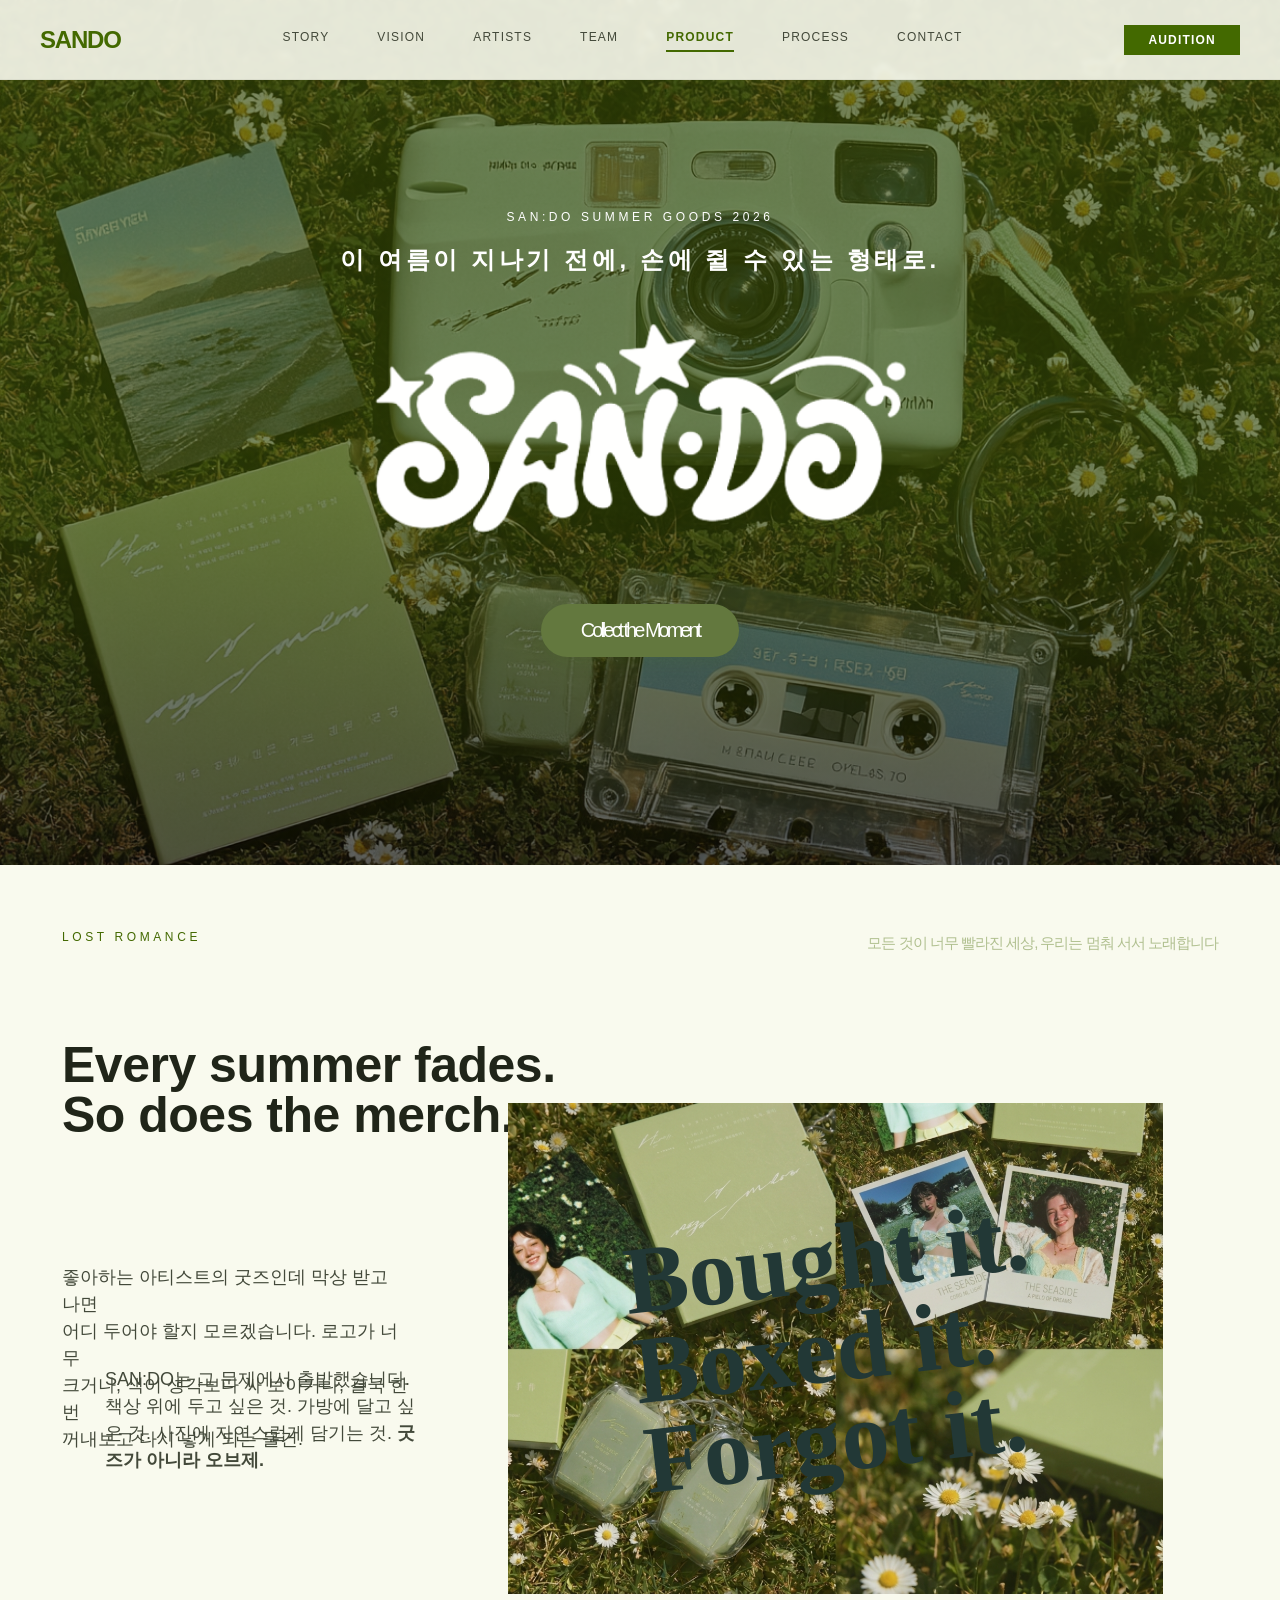
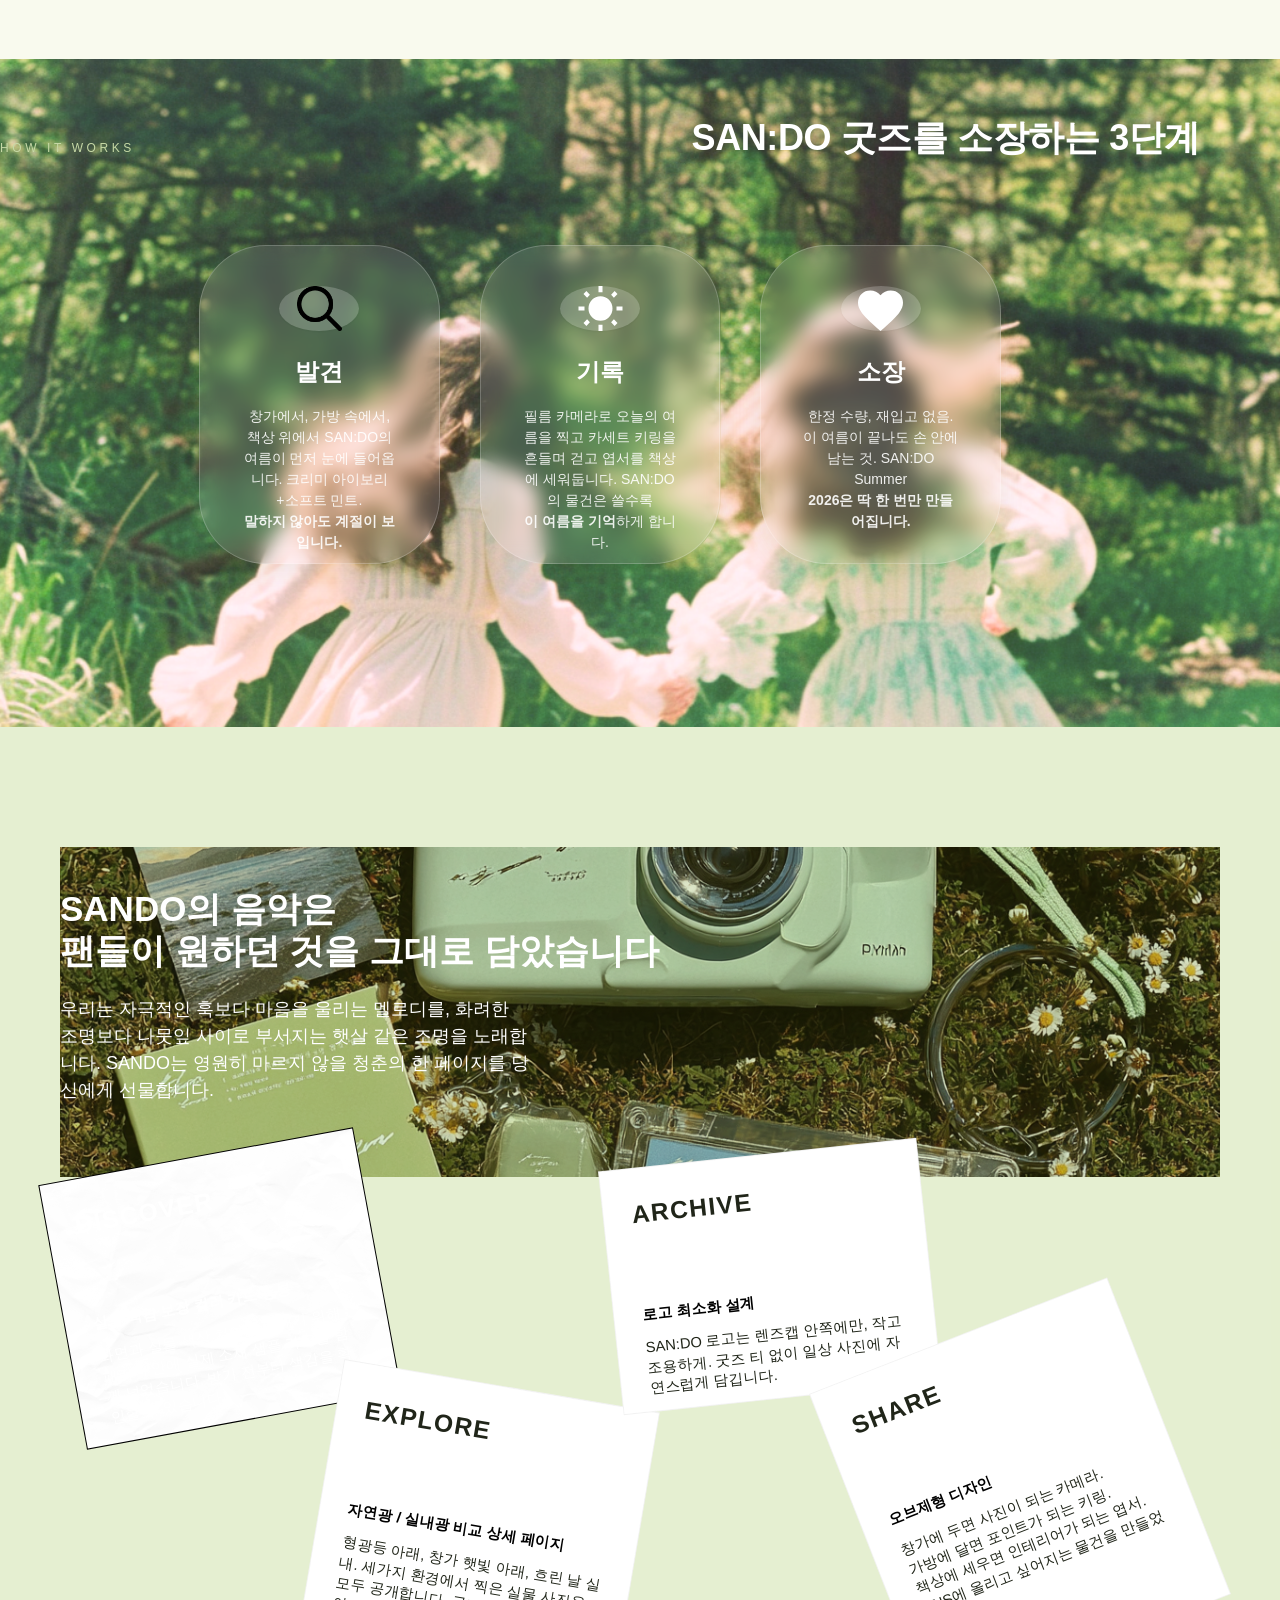
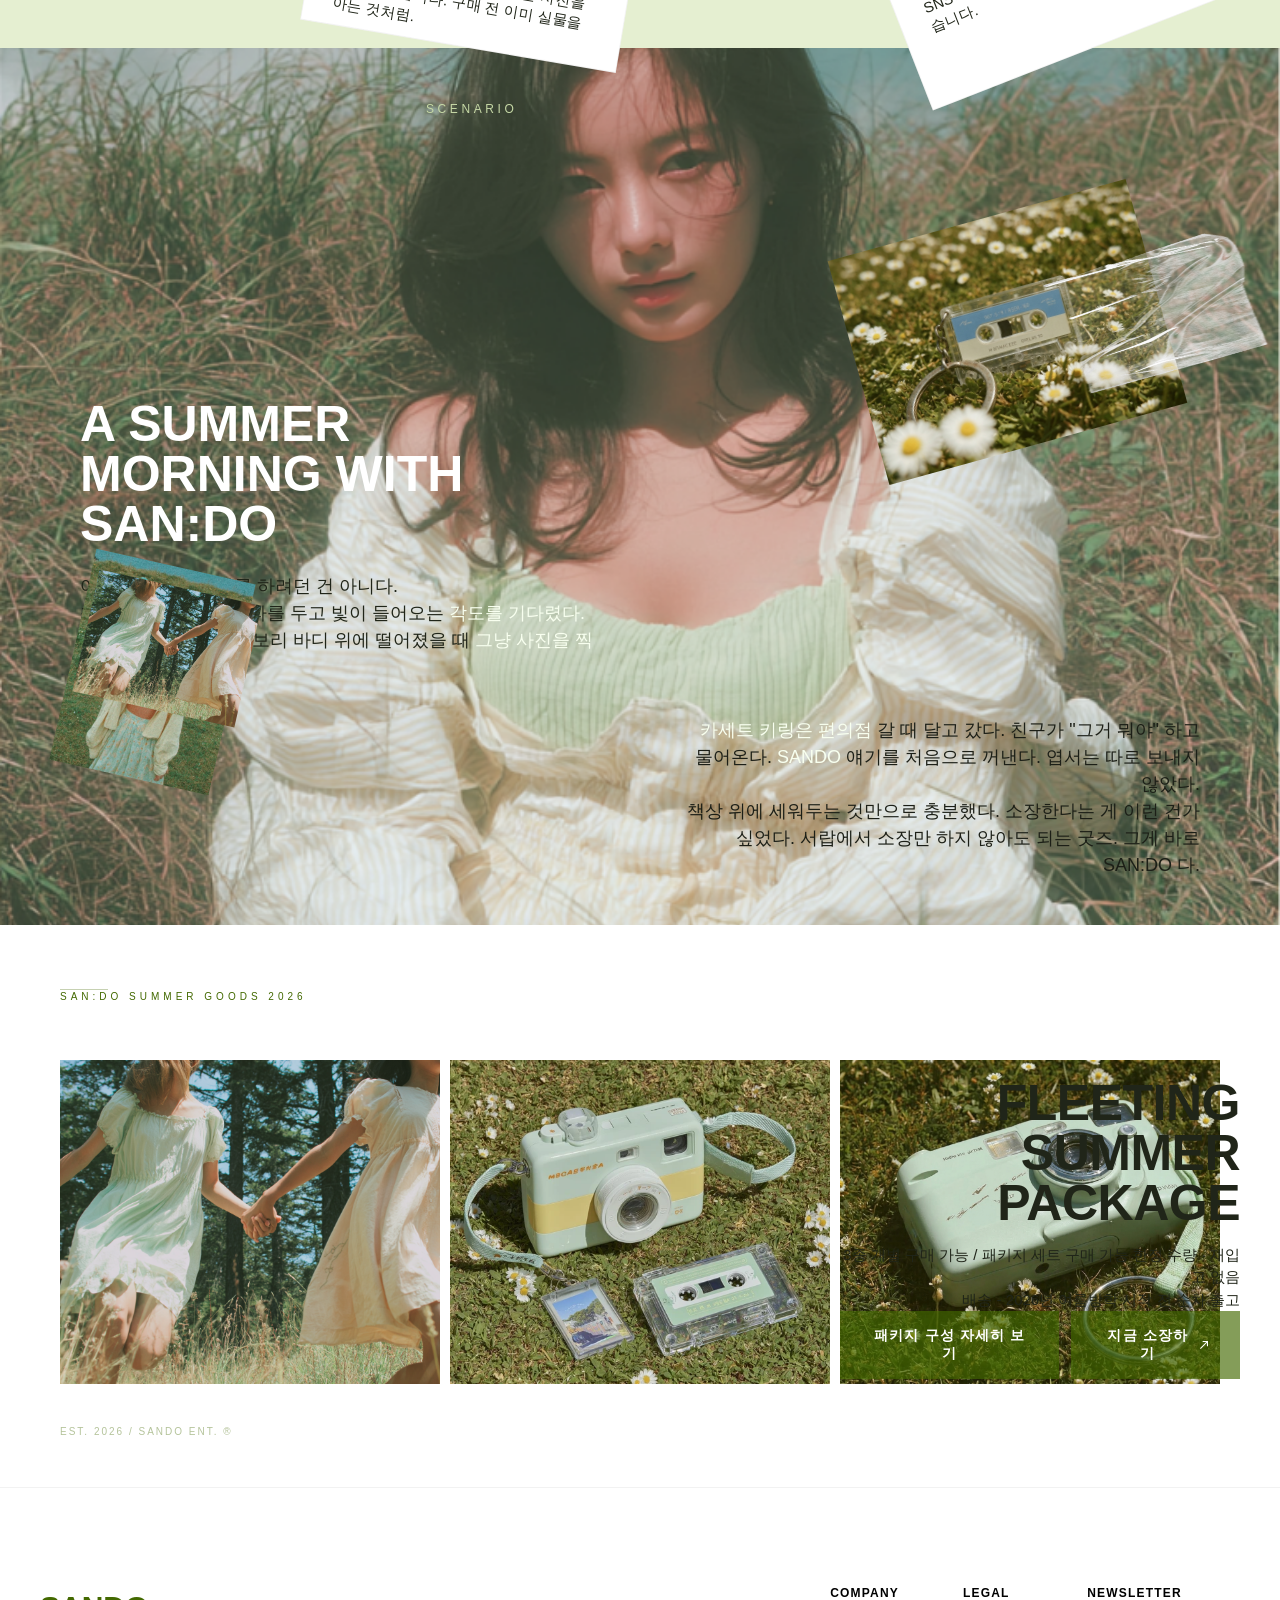
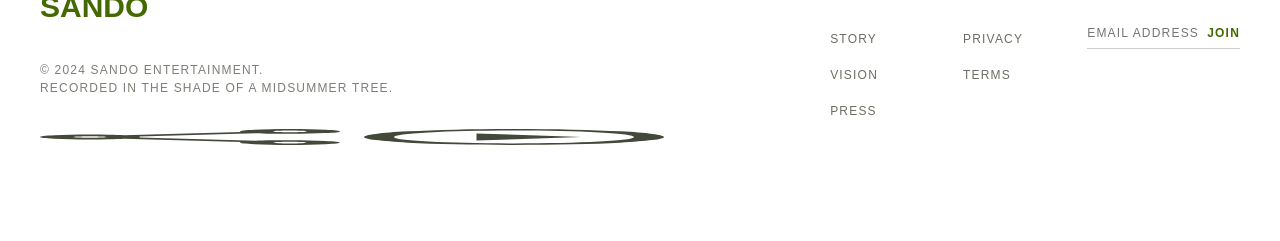
==== product.html @ d1f36c73 "product" ====
<!DOCTYPE html>
<html lang="ko">
<head>
    <meta charset="UTF-8">
    <meta name="viewport" content="width=device-width, initial-scale=1.0">
    <title>SANDO - PRODUCT</title>
    <link rel="stylesheet" href="style.css">
</head>
<body>
    <!-- Header -->
    <header class="header">
        <div class="header-container">
            <div class="logo">SANDO</div>
            <nav class="nav-links">
                <a href="index.html#story">STORY</a>
                <a href="index.html#vision">VISION</a>
                <a href="index.html#artists">ARTISTS</a>
                <a href="team.html">TEAM</a>
                <a href="product.html" class="active">PRODUCT</a>
                <a href="index.html#process">PROCESS</a>
                <a href="index.html#contact">CONTACT</a>
            </nav>
            <button class="btn-primary">AUDITION</button>
        </div>
    </header>

    <main>
        <!-- Product Hero Section -->
        <section class="product-hero">
            <div class="product-hero-bg">
                <img src="./assets/0f5c1de73b6f6106150dd583d5f68030591062e5.png" alt="Misty summer forest" class="bg-layer-1">
                <img src="./assets/3e3a604d1bd790d6f71a1aa79a312eb55eeb90b3.png" alt="Overlay" class="bg-layer-2">
                <div class="bg-gradient"></div>
            </div>
            
            <div class="product-hero-content">
                <p class="hero-meta">SAN:DO Summer Goods 2026</p>
                <h1 class="hero-title">이 여름이 지나기 전에, 손에 쥘 수 있는 형태로.</h1>
                <div class="hero-logo">
                    <img src="./assets/543a6762f60950fe3e85e857b11b350e498f0f59.png" alt="SANDO Logo">
                </div>
                <button class="btn-collect">Collect the Moment</button>
            </div>
        </section>

        <!-- Product Problem Section (LOST ROMANCE) -->
        <section class="product-problem">
            <div class="product-problem-container">
                <p class="problem-subtitle">LOST ROMANCE</p>
                <p class="problem-meta-desc">모든 것이 너무 빨라진 세상, 우리는 멈춰 서서 노래합니다</p>
                <h2 class="problem-title">Every summer fades.<br>So does the merch.</h2>
                
                <div class="problem-text-left">
                    <p>좋아하는 아티스트의 굿즈인데 막상 받고 나면<br>어디 두어야 할지 모르겠습니다. 로고가 너무<br>크거나, 색이 생각보다 싸 보이거나, 결국 한 번<br>꺼내보고 다시 넣게 되는 물건.</p>
                </div>
                <div class="problem-text-right">
                    <p>SAN:DO는 그 문제에서 출발했습니다. 책상 위에 두고 싶은 것. 가방에 달고 싶은 것. 사진에 자연스럽게 담기는 것. <strong>굿즈가 아니라 오브제.</strong></p>
                </div>
                
                <div class="vintage-tape-graphic">
                    <img src="./assets/e24b43c8723f03f35e2521874c37699974aeeafe.png" alt="Vintage tape">
                    <h3 class="tape-text">Bought it.<br>Boxed it.<br>Forgot it.</h3>
                </div>
            </div>
        </section>

        <!-- Features Bento Grid (How it works) -->
        <section class="product-features">
            <div class="features-bg">
                <img src="./assets/0db8ee00f841c1a4d73f439235c188c990d31b74.png" alt="Background Grid">
            </div>
            <div class="features-content">
                <div class="features-header">
                    <p class="features-meta">How it works</p>
                    <h2>SAN:DO 굿즈를 소장하는 3단계</h2>
                </div>
                <div class="features-grid">
                    <!-- Card 1 -->
                    <div class="feature-card">
                        <div class="icon-circle">
                            <img src="./assets/08d0e38753e40133297ec7baf056feb76902c6db.png" alt="Icon 1" class="mask-icon">
                        </div>
                        <h3>발견</h3>
                        <p>창가에서, 가방 속에서, 책상 위에서 SAN:DO의 여름이 먼저 눈에 들어옵니다. 크리미 아이보리+소프트 민트.<br><strong>말하지 않아도 계절이 보입니다.</strong></p>
                    </div>
                    <!-- Card 2 -->
                    <div class="feature-card">
                        <div class="icon-circle">
                            <img src="./assets/c31c5b6fe7ed250745d48049320b2f43e3fc1b10.svg" alt="Icon 2">
                        </div>
                        <h3>기록</h3>
                        <p>필름 카메라로 오늘의 여름을 찍고 카세트 키링을 흔들며 걷고 엽서를 책상에 세워둡니다. SAN:DO의 물건은 쓸수록<br><strong>이 여름을 기억</strong>하게 합니다.</p>
                    </div>
                    <!-- Card 3 -->
                    <div class="feature-card">
                        <div class="icon-circle">
                            <img src="./assets/3f9572f7a1e01d085c5cf55efbc9a6c4448af354.svg" alt="Icon 3">
                        </div>
                        <h3>소장</h3>
                        <p>한정 수량, 재입고 없음. 이 여름이 끝나도 손 안에 남는 것. SAN:DO Summer<br><strong>2026은 딱 한 번만 만들어집니다.</strong></p>
                    </div>
                </div>
            </div>
        </section>

        <!-- Solution Section -->
        <section class="product-solution">
            <div class="solution-bg">
                <img src="./assets/3e3a604d1bd790d6f71a1aa79a312eb55eeb90b3.png" alt="Forest Background">
            </div>
            <div class="solution-content">
                <div class="solution-header">
                    <h2>SANDO<span>의 음악은</span><br><strong>팬들이 원하던 것</strong><span>을 그대로 담았습니다</span></h2>
                    <p>우리는 자극적인 훅보다 마음을 울리는 멜로디를, 화려한 조명보다 나뭇잎 사이로 부서지는 햇살 같은 조명을 노래합니다. SANDO는 영원히 마르지 않을 청춘의 한 페이지를 당신에게 선물합니다.</p>
                </div>
                
                <div class="solution-grid">
                    <div class="solution-item item-discover">
                        <img class="solution-item-bg" src="./assets/ff30c8f0ad429ba9806da89dfd8c26ec9ca79576.png" alt="Border">
                        <div class="solution-item-content">
                            <h3>Discover</h3>
                            <h4>실물 색감 보장 컬러 카드 동봉</h4>
                            <p>화면과 실물 색상 차이를 없애기 위해 패키지 안에 실제 소재 샘플 카드를 함께 넣었습니다. 받기 전부터 색감을 확인할 수 있습니다.</p>
                        </div>
                    </div>
                    <div class="solution-item item-explore">
                        <img class="solution-item-bg" src="./assets/ff30c8f0ad429ba9806da89dfd8c26ec9ca79576.png" alt="Border">
                        <div class="solution-item-content">
                            <h3>Explore</h3>
                            <h4>자연광 / 실내광 비교 상세 페이지</h4>
                            <p>형광등 아래, 창가 햇빛 아래, 흐린 날 실내. 세가지 환경에서 찍은 실물 사진을 모두 공개합니다. 구매 전 이미 실물을 아는 것처럼.</p>
                        </div>
                    </div>
                    <div class="solution-item item-archive">
                        <img class="solution-item-bg" src="./assets/ff30c8f0ad429ba9806da89dfd8c26ec9ca79576.png" alt="Border">
                        <div class="solution-item-content">
                            <h3>Archive</h3>
                            <h4>로고 최소화 설계</h4>
                            <p>SAN:DO 로고는 렌즈캡 안쪽에만, 작고 조용하게. 굿즈 티 없이 일상 사진에 자연스럽게 담깁니다.</p>
                        </div>
                    </div>
                    <div class="solution-item item-share">
                        <img class="solution-item-bg" src="./assets/ff30c8f0ad429ba9806da89dfd8c26ec9ca79576.png" alt="Border">
                        <div class="solution-item-content">
                            <h3>Share</h3>
                            <h4>오브제형 디자인</h4>
                            <p>창가에 두면 사진이 되는 카메라.<br>가방에 달면 포인트가 되는 키링.<br>책상에 세우면 인테리어가 되는 엽서. SNS에 올리고 싶어지는 물건을 만들었습니다.</p>
                        </div>
                    </div>
                </div>
            </div>
        </section>

        <!-- Scenario Section -->
        <section class="product-scenario">
            <div class="scenario-bg">
                <img src="./assets/c4fcc49d529c900acb2fa9d8979faa7a58f330dd.png" alt="Girl smiling background">
                <img src="./assets/0ff1df46b4c678da892bcd18316c9ffc3228aff6.png" alt="Girl smiling overlay" class="scenario-overlay">
            </div>
            
            <div class="scenario-content">
                <p class="scenario-meta">Scenario</p>
                <div class="scenario-left">
                    <h2>A SUMMER<br>MORNING WITH<br>SAN:DO</h2>
                    <p>여름은 특별히 뭔가를 하려던 건 아니다.<br>창가에 SAN:DO 카메라를 두고 빛이 들어오는 <span>각도를 기다렸다.</span><br>나뭇잎 그림자가 아이보리 바디 위에 떨어졌을 때 <span>그냥 사진을 찍었다.</span></p>
                </div>
                <div class="scenario-right">
                    <p><span>카세트 키링은 편의점</span> 갈 때 달고 갔다. 친구가 "그거 뭐야" 하고 물어온다. <span>SANDO</span> 얘기를 처음으로 꺼낸다. 엽서는 따로 보내지 않았다.<br>책상 위에 세워두는 것만으로 충분했다. 소장한다는 게 이런 건가 싶었다. 서랍에서 소장만 하지 않아도 되는 굿즈. 그게 바로 SAN:DO 다.</p>
                </div>
                
                <div class="scenario-floating-images">
                    <div class="float-img img1">
                        <img src="./assets/75484bb5bf83f4497d686b1134157f14a152d9fc.png" alt="Floating image 1">
                    </div>
                    <div class="float-img img2">
                        <img src="./assets/7b08612e9f0141479c3007f3ac379183df6f0e6b.png" alt="Floating image 2">
                    </div>
                    <div class="float-img img3">
                        <img src="./assets/63467bdc56bd4790c4f66187277db30922817a37.png" alt="Floating image 3">
                    </div>
                    <div class="float-img img4">
                        <img src="./assets/659dbe9e403d3c29e346c2e5e92b3bb9619fe875.png" alt="Floating image 4">
                    </div>
                </div>
            </div>
        </section>

        <!-- CTA & Package Section -->
        <section class="product-cta-section">
            <div class="cta-top">
                <div class="cta-meta">SAN:DO Summer Goods 2026</div>
                <div class="cta-divider"></div>
            </div>
            
            <div class="cta-content">
                <div class="cta-text">
                    <h2>FLEETING<br>SUMMER PACKAGE</h2>
                    <p>3종 개별 구매 가능 / 패키지 세트 구매 가능 한정 수량 · 재입고 없음<br>배송 - 2026년 여름방학 시작 전 순차 출고</p>
                </div>
                <div class="cta-actions">
                    <button class="btn-cta">패키지 구성 자세히 보기</button>
                    <button class="btn-cta">지금 소장하기 <img src="./assets/61a35f6481a9813a54b1b77d275d8791fe1ab130.svg" alt="Arrow"></button>
                </div>
            </div>
            
            <div class="cta-gallery">
                <div class="gallery-item">
                    <img src="./assets/659dbe9e403d3c29e346c2e5e92b3bb9619fe875.png" alt="Camera 1">
                </div>
                <div class="gallery-item">
                    <img src="./assets/981a7edbcd268379f420bd9b40d620fa2efb7d45.png" alt="Camera 2">
                </div>
                <div class="gallery-item">
                    <img src="./assets/0651afc535155f71f9658d27788e2fa9156295b1.png" alt="Keyring">
                </div>
            </div>
            
            <div class="cta-bottom-meta">
                <p>EST. 2026 / SANDO ENT. ®</p>
            </div>
        </section>
    </main>

    <!-- Footer -->
    <footer class="footer" id="contact">
        <div class="footer-container">
            <div class="footer-left">
                <div class="footer-logo">SANDO</div>
                <p class="footer-copyright">&copy; 2024 SANDO ENTERTAINMENT.<br>RECORDED IN THE SHADE OF A MIDSUMMER TREE.</p>
                <div class="footer-social">
                    <img src="./assets/c85e52b7eba225b94c1f4e356cf532b2be033561.svg" alt="Social">
                    <img src="./assets/4c36a6bb75f8759996b5936b01f322f42f25cf61.svg" alt="Social">
                </div>
            </div>
            <div class="footer-links">
                <div class="link-col">
                    <h4>COMPANY</h4>
                    <ul>
                        <li><a href="index.html#story">STORY</a></li>
                        <li><a href="index.html#vision">VISION</a></li>
                        <li><a href="#">PRESS</a></li>
                    </ul>
                </div>
                <div class="link-col">
                    <h4>LEGAL</h4>
                    <ul>
                        <li><a href="#">PRIVACY</a></li>
                        <li><a href="#">TERMS</a></li>
                    </ul>
                </div>
                <div class="link-col newsletter">
                    <h4>NEWSLETTER</h4>
                    <div class="input-group">
                        <input type="email" placeholder="EMAIL ADDRESS">
                        <button>JOIN</button>
                    </div>
                </div>
            </div>
        </div>
    </footer>
</body>
</html>
---- style.css ----
:root {
    --primary-green: #436900;
    --dark-text: #43493a;
    --light-bg: #f9faee;
    --white: #ffffff;
    --black: #000000;
    --font-silk: 'Silkscreen', sans-serif;
    --font-kr: 'Noto Sans KR', sans-serif;
}

* {
    box-sizing: border-box;
    margin: 0;
    padding: 0;
}

html {
    scroll-behavior: smooth;
    scroll-padding-top: 80px; /* offset for fixed header */
}

body {
    font-family: var(--font-kr);
    background-color: var(--light-bg);
    color: var(--black);
    line-height: 1.5;
    overflow-x: hidden;
}

img {
    max-width: 100%;
    display: block;
}

/* Header */
.header {
    position: fixed;
    top: 0;
    left: 0;
    width: 100%;
    height: 80px;
    background: rgba(249, 250, 238, 0.9);
    backdrop-filter: blur(2px);
    border-bottom: 1px solid rgba(0, 0, 0, 0.05);
    z-index: 100;
    display: flex;
    justify-content: center;
}

.header-container {
    width: 100%;
    max-width: 1280px;
    padding: 0 40px;
    display: flex;
    align-items: center;
    justify-content: space-between;
}

.logo {
    font-family: var(--font-silk);
    font-size: 24px;
    font-weight: 700;
    color: var(--primary-green);
    letter-spacing: -1.2px;
}

.nav-links {
    display: flex;
    gap: 48px;
}

.nav-links a {
    text-decoration: none;
    font-family: var(--font-silk);
    font-size: 12px;
    color: var(--dark-text);
    letter-spacing: 1.2px;
}


.btn-primary {
    background-color: var(--primary-green);
    color: var(--white);
    border: none;
    padding: 8px 24px;
    font-size: 12px;
    font-weight: 700;
    font-family: Arial, Helvetica, sans-serif;
    letter-spacing: 1.2px;
    cursor: pointer;
}

/* Hero Section */
.hero-section {
    position: relative;
    height: 865px;
    display: flex;
    align-items: center;
    justify-content: center;
    margin-top: 80px;
    overflow: hidden;
}

.hero-bg {
    position: absolute;
    inset: 0;
}

.hero-bg .bg-img {
    width: 100%;
    height: 100%;
    object-fit: cover;
}

.hero-overlay {
    position: absolute;
    inset: 0;
    background: rgba(0, 0, 0, 0.08);
}

.hero-content {
    position: relative;
    display: flex;
    flex-direction: column;
    align-items: center;
    gap: 16px;
    z-index: 1;
}

.hero-subtitle {
    font-family: var(--font-silk);
    font-size: 12px;
    color: var(--white);
    letter-spacing: 3.6px;
}

.hero-logo-img img {
    height: 286px;
    object-fit: contain;
}

/* Marquee Section */
.marquee-section {
    background-color: var(--primary-green);
    border-top: 1px solid rgba(0,0,0,0.05);
    border-bottom: 1px solid rgba(0,0,0,0.05);
    padding: 17px 0;
    overflow: hidden;
}

.marquee-container {
    display: flex;
}

.marquee-content {
    display: flex;
    align-items: center;
    gap: 48px;
    padding: 0 24px;
    white-space: nowrap;
    animation: scroll 20s linear infinite;
}

.marquee-text {
    font-family: var(--font-silk);
    font-weight: 700;
    font-size: 14px;
    color: var(--white);
    letter-spacing: 2.8px;
}

.marquee-star {
    font-family: var(--font-silk);
    font-size: 14px;
    color: rgba(255, 255, 255, 0.5);
}

@keyframes scroll {
    0% { transform: translateX(0); }
    100% { transform: translateX(-50%); }
}

/* Problem Section */
.problem-section {
    position: relative;
    height: 813px;
    background-color: var(--light-bg);
}

.problem-label {
    position: absolute;
    top: 63px;
    left: 40px;
    font-family: var(--font-silk);
    font-size: 12px;
    color: var(--primary-green);
    letter-spacing: 3.6px;
}

.problem-content {
    position: absolute;
    top: 141px;
    left: 40px;
    width: 450px;
}

.problem-title {
    font-family: var(--font-silk);
    font-size: 48px;
    line-height: 1.1;
    letter-spacing: -3px;
    margin-bottom: 30px;
}

.problem-title span {
    display: block;
}

.problem-desc {
    font-size: 18px;
    color: var(--dark-text);
    margin-left: 115px;
    margin-top: 60px;
    width: 348px;
}

.vintage-tape {
    position: absolute;
    right: -600px;
    top: 0;
    width: 360px;
    height: 480px;
}
.vintage-tape img {
    width: 100%;
    height: 100%;
    object-fit: cover;
}

.problem-message {
    position: absolute;
    top: 660px;
    left: 70%;
    font-size: 15px;
    color: rgba(67, 105, 0, 0.4);
    letter-spacing: -1px;
}

.blurred-city {
    position: absolute;
    top: 170px;
    right: 49px;
    width: 350px;
    height: 470px;
}
.blurred-city img {
    width: 100%;
    height: 100%;
    object-fit: cover;
}

/* Solution Section */
.solution-section {
    background-color: rgba(151, 196, 89, 0.2);
    padding: 120px 40px;
    display: flex;
    justify-content: center;
}

.solution-container {
    width: 100%;
    max-width: 1200px;
    display: grid;
    grid-template-columns: 1fr 1fr;
    gap: 96px;
}

.solution-text-area {
    display: flex;
    flex-direction: column;
    justify-content: center;
}

.solution-title {
    font-family: var(--font-silk);
    font-size: 48px;
    color: var(--primary-green);
    letter-spacing: -3px;
    line-height: 1;
    margin-bottom: 40px;
}

.solution-subtitle {
    font-size: 30px;
    font-weight: 400;
    margin-bottom: 24px;
}

.solution-desc {
    font-size: 18px;
    color: var(--dark-text);
    margin-bottom: 40px;
}

.solution-cards {
    display: grid;
    grid-template-columns: repeat(3, 1fr);
    gap: 24px;
}

.s-card {
    background: var(--white);
    border: 1px solid rgba(0, 0, 0, 0.05);
    padding: 25px;
    display: flex;
    flex-direction: column;
    gap: 12px;
}

.s-icon {
    height: 18px;
    object-fit: contain;
    margin-bottom: 10px;
}

.s-card span {
    font-family: var(--font-silk);
    font-size: 12px;
    font-weight: 700;
    letter-spacing: 1.2px;
}

.solution-image-area {
    position: relative;
    aspect-ratio: 1;
}

.bg-layer, .fg-layer {
    position: absolute;
    inset: 0;
    width: 100%;
    height: 100%;
    object-fit: cover;
}

.fg-layer {
    object-fit: bottom;
}

/* Features Section */
.features-section {
    background-color: var(--white);
    padding: 120px 40px;
    display: flex;
    flex-direction: column;
    align-items: center;
}

.features-header {
    width: 100%;
    max-width: 1200px;
    display: flex;
    justify-content: space-between;
    align-items: flex-end;
    margin-bottom: 96px;
}

.features-label {
    font-family: var(--font-silk);
    font-size: 12px;
    color: var(--primary-green);
    letter-spacing: 3.6px;
    display: block;
    margin-bottom: 16px;
}

.features-title {
    font-size: 48px;
    line-height: 1;
}

.features-desc-box {
    max-width: 448px;
    font-size: 16px;
    color: var(--dark-text);
}

.features-grid {
    width: 100%;
    max-width: 1200px;
    display: grid;
    grid-template-columns: repeat(3, 1fr);
    gap: 40px;
}

.f-card {
    border-bottom: 1px solid rgba(0, 0, 0, 0.1);
    padding-bottom: 49px;
    display: flex;
    flex-direction: column;
}

.f-image {
    height: 466px;
    margin-bottom: 16px;
    position: relative;
    overflow: hidden;
}

.f-image img {
    width: 100%;
    height: 100%;
    object-fit: cover;
}

.f-image-composed img {
    position: absolute;
}
.f-image-composed .f-bg { width: 222%; height: auto; left:-64%; top:-8%; }
.f-image-composed .f-layer-1 { width: 125%; left:-12.5%; }
.f-overlay { position:absolute; inset:0; background:white; mix-blend-mode: saturation; }
.f-image-composed .f-layer-2 { width:100%; height:100%; object-fit:bottom; }


.f-title {
    font-family: var(--font-silk);
    font-size: 24px;
    margin-bottom: 16px;
}

.f-desc {
    font-size: 14px;
    color: var(--dark-text);
    margin-bottom: 24px;
    flex-grow: 1;
}

.f-tags {
    display: flex;
    gap: 16px;
    font-family: var(--font-silk);
    font-size: 10px;
    font-weight: 700;
    color: var(--primary-green);
    letter-spacing: 1px;
}

/* Process Section */
.process-section {
    position: relative;
    height: 877px;
    display: flex;
    align-items: center;
    justify-content: center;
}

.process-bg {
    position: absolute;
    inset: 0;
}

.process-bg img {
    width: 100%;
    height: 100%;
    object-fit: cover;
    opacity: 0.54;
}

.process-gradient {
    position: absolute;
    inset: 0;
    background: linear-gradient(128deg, rgba(151, 196, 89, 0.2) 3%, #ffffff 111%);
    z-index: 1;
}

.process-container {
    position: relative;
    z-index: 2;
    width: 100%;
    max-width: 1280px;
    padding: 0 40px;
}

.process-box {
    background: rgba(255, 255, 255, 0.7);
    border-left: 8px solid var(--primary-green);
    max-width: 672px;
    padding: 64px 64px 64px 72px;
}

.process-title {
    font-family: var(--font-silk);
    font-size: 36px;
    margin-bottom: 48px;
}

.process-list {
    display: flex;
    flex-direction: column;
    gap: 48px;
}

.p-item {
    display: flex;
    gap: 32px;
}

.p-num {
    font-family: var(--font-silk);
    font-size: 36px;
    color: rgba(67, 105, 0, 0.3);
}

.p-text h4 {
    font-family: var(--font-silk);
    font-size: 20px;
    margin-bottom: 8px;
    font-weight: 400;
}

.p-text p {
    font-size: 14px;
    color: var(--dark-text);
}

/* CTA Section */
.cta-section {
    position: relative;
    height: 702px;
    border-top: 1px solid #e5e7eb;
    border-bottom: 1px solid #e5e7eb;
    overflow: hidden;
}

.cta-bg {
    position: absolute;
    inset: -10% 0;
}

.cta-bg img {
    width: 100%;
    height: 100%;
    object-fit: cover;
}

.cta-text-bg {
    position: absolute;
    top: 50%;
    left: 50%;
    transform: translate(-50%, -50%);
    font-family: var(--font-silk);
    font-size: 350px;
    line-height: 0.64;
    color: rgba(255, 254, 234, 0.76);
    text-align: center;
    letter-spacing: -34px;
    z-index: 1;
}

.cta-girl {
    position: absolute;
    top: -127px;
    left: 0;
    width: 100%;
    height: 866px;
    z-index: 2;
}
.cta-girl img {
    width: 100%;
    height: 100%;
    object-fit: cover;
}

.cta-meta {
    position: absolute;
    font-family: var(--font-silk);
    z-index: 3;
}

.cta-meta.top-left {
    top: 64px;
    left: 40px;
    color: var(--primary-green);
    font-size: 10px;
    letter-spacing: 4px;
}

.cta-meta.top-left .line {
    width: 48px;
    height: 1px;
    background: rgba(67, 105, 0, 0.3);
    margin-top: 8px;
}

.cta-meta.bottom-left {
    bottom: 48px;
    left: 40px;
    color: rgba(67, 105, 0, 0.4);
    font-size: 10px;
    letter-spacing: 2px;
}

.cta-content {
    position: absolute;
    bottom: 48px;
    right: 40px;
    z-index: 3;
    width: 400px;
    color: var(--white);
    text-align: right;
    display: flex;
    flex-direction: column;
    align-items: flex-end;
}

.cta-title {
    font-size: 20px;
    margin-bottom: 10px;
}

.cta-desc {
    font-size: 13px;
    line-height: 1.625;
    margin-bottom: 40px;
    opacity: 0.9;
}

.btn-apply {
    background: rgba(67, 105, 0, 0.65);
    color: var(--white);
    border: none;
    padding: 16px 32px;
    display: flex;
    align-items: center;
    gap: 12px;
    cursor: pointer;
}

.btn-apply span {
    font-family: var(--font-silk);
    font-size: 11px;
    letter-spacing: 1.1px;
}

.btn-apply img {
    width: 7.5px;
    height: 7.5px;
}

/* Footer */
.footer {
    background: var(--white);
    padding: 96px 40px;
    border-top: 1px solid rgba(0, 0, 0, 0.05);
    display: flex;
    justify-content: center;
}

.footer-container {
    width: 100%;
    max-width: 1200px;
    display: flex;
    justify-content: space-between;
}

.footer-left {
    display: flex;
    flex-direction: column;
    gap: 32px;
}

.footer-logo {
    font-family: var(--font-silk);
    font-size: 30px;
    font-weight: 700;
    color: var(--primary-green);
}

.footer-copyright {
    font-family: Arial, Helvetica, sans-serif;
    font-size: 12px;
    color: rgba(67, 73, 58, 0.7);
    letter-spacing: 1.2px;
}

.footer-social {
    display: flex;
    gap: 24px;
}
.footer-social img {
    height: 16px;
    cursor: pointer;
}

.footer-links {
    display: flex;
    gap: 64px;
}

.link-col {
    display: flex;
    flex-direction: column;
    gap: 24px;
}

.link-col h4 {
    font-family: var(--font-silk);
    font-size: 12px;
    font-weight: 700;
    letter-spacing: 1.2px;
}

.link-col ul {
    list-style: none;
    display: flex;
    flex-direction: column;
    gap: 12px;
}

.link-col a {
    text-decoration: none;
    font-family: Arial, Helvetica, sans-serif;
    font-size: 12px;
    color: rgba(67, 73, 58, 0.8);
    letter-spacing: 1.2px;
}

.input-group {
    display: flex;
    border-bottom: 1px solid rgba(0, 0, 0, 0.2);
    padding-bottom: 8px;
}

.input-group input {
    border: none;
    outline: none;
    font-size: 12px;
    letter-spacing: 1.2px;
    font-family: Arial, Helvetica, sans-serif;
    color: #6b7280;
    width: 120px;
}

.input-group button {
    border: none;
    background: none;
    font-family: Arial, Helvetica, sans-serif;
    font-size: 12px;
    font-weight: 700;
    color: var(--primary-green);
    letter-spacing: 1.2px;
    cursor: pointer;
}

/* Active Nav Link */
.nav-links a.active {
    color: var(--primary-green);
    border-bottom: 2px solid var(--primary-green);
    padding-bottom: 4px;
    font-weight: 700;
}

/* Team Hero */
.team-hero {
    position: relative;
    height: 100vh;
    min-height: 800px;
    display: flex;
    align-items: center;
    justify-content: center;
}

.team-hero-bg {
    position: absolute;
    inset: 0;
}

.team-hero-bg img {
    width: 100%;
    height: 100%;
    object-fit: cover;
}

.team-hero-content {
    position: relative;
    z-index: 1;
    display: flex;
    flex-direction: column;
    align-items: center;
    color: var(--white);
    text-align: center;
}

.team-hero-subtitle {
    font-family: var(--font-silk);
    font-size: 13px;
    letter-spacing: 5.2px;
    margin-bottom: 16px;
}

.team-hero-title {
    font-family: var(--font-silk);
    font-size: 120px;
    font-weight: 700;
    letter-spacing: -6px;
    line-height: 1;
    margin-bottom: 48px;
}

.team-hero-desc-box h2 {
    font-family: var(--font-silk);
    font-size: 40px;
    font-weight: 400;
    letter-spacing: -2px;
    margin-bottom: 8px;
}

.team-hero-desc-box p {
    font-size: 16px;
    color: rgba(255, 255, 255, 0.8);
    line-height: 1.6;
}

.team-marquee {
    margin-top: 0;
}

/* Team Members Section */
.team-members-section {
    background-color: var(--light-bg);
    padding: 128px 20px;
    display: flex;
    justify-content: center;
}

.team-members-container {
    width: 100%;
    max-width: 1440px;
    display: flex;
    flex-direction: column;
    gap: 128px;
}

.team-section-header {
    border-bottom: 1px solid rgba(195, 201, 181, 0.5);
    padding-bottom: 24px;
}

.team-section-index {
    display: block;
    font-family: var(--font-silk);
    font-size: 13px;
    color: var(--primary-green);
    letter-spacing: 2.6px;
    margin-bottom: 8px;
}

.team-section-title {
    font-family: var(--font-silk);
    font-size: 48px;
    font-weight: 400;
    color: #1a1d15;
    letter-spacing: -2.4px;
}

.team-member-card {
    display: grid;
    grid-template-columns: 1fr 1fr;
    gap: 48px;
    align-items: center;
}

.member-image-bg {
    background-color: #f3f5e8;
    height: 600px;
    width: 100%;
    display: flex;
    justify-content: center;
    overflow: hidden;
    position: relative;
}

.member-image {
    width: 100%;
    height: 100%;
    object-fit: cover;
}

.member-info {
    max-width: 576px;
    display: flex;
    flex-direction: column;
    align-items: flex-start;
}

.member-name-en {
    font-family: var(--font-silk);
    font-size: 32px;
    font-weight: 700;
    color: var(--primary-green);
    letter-spacing: -0.32px;
    margin-bottom: 4px;
}

.member-name-kr {
    font-size: 48px;
    font-weight: 500;
    color: #1a1d15;
    margin-bottom: 8px;
    line-height: 1.2;
}

.member-role {
    font-family: var(--font-silk);
    font-size: 13px;
    color: var(--primary-green);
    letter-spacing: 1.3px;
    margin-bottom: 16px;
}

.member-desc {
    font-size: 16px;
    color: var(--dark-text);
    margin-bottom: 24px;
    line-height: 1.6;
}

.member-tag {
    background-color: #c2f280;
    color: #112000;
    font-family: var(--font-silk);
    font-size: 12px;
    font-weight: 700;
    padding: 4px 8px;
    letter-spacing: -0.6px;
}

/* Goal Section */
.our-goal-section {
    background-color: #edefe2;
    padding: 129px 20px;
    display: flex;
    justify-content: flex-start;
    border-top: 1px solid rgba(195, 201, 181, 0.3);
    border-bottom: 1px solid rgba(195, 201, 181, 0.3);
}

.goal-container {
    max-width: 896px;
    margin-left: 10%;
}

.goal-title-en {
    font-family: var(--font-silk);
    font-size: 64px;
    font-weight: 400;
    color: var(--primary-green);
    letter-spacing: -3.2px;
    margin-bottom: 8px;
}

.goal-title-kr {
    font-size: 32px;
    font-weight: 700;
    color: #1a1d15;
    margin-bottom: 24px;
}

.goal-content p {
    font-size: 18px;
    color: var(--dark-text);
    margin-bottom: 48px;
    line-height: 1.8;
}

.goal-tags {
    display: flex;
    gap: 16px;
}

.goal-tags span {
    background-color: var(--light-bg);
    border: 1px solid rgba(195, 201, 181, 0.5);
    padding: 8px 16px;
    font-family: var(--font-silk);
    font-size: 14px;
    font-weight: 700;
    color: var(--primary-green);
    letter-spacing: -0.7px;
}

/* ==========================================================================
   Product Page Styles
   ========================================================================== */

/* Product Hero Section */
.product-hero {
    position: relative;
    height: 865px;
    display: flex;
    align-items: center;
    justify-content: center;
    overflow: hidden;
}

.product-hero-bg {
    position: absolute;
    inset: 0;
    z-index: 0;
}

.product-hero-bg img.bg-layer-1 {
    width: 100%;
    height: 100%;
    object-fit: cover;
}

.product-hero-bg img.bg-layer-2 {
    position: absolute;
    top: -1.26%;
    left: 0;
    width: 100%;
    height: 111.46%;
    object-fit: cover;
}

.bg-gradient {
    position: absolute;
    inset: 0;
    background: linear-gradient(to bottom, rgba(44, 67, 3, 0.6) 55.2%, rgba(0, 0, 0, 0.6) 100%);
}

.product-hero-content {
    position: relative;
    z-index: 1;
    display: flex;
    flex-direction: column;
    align-items: center;
    text-align: center;
    padding: 0 40px;
    max-width: 1152px;
}

.hero-meta {
    font-family: var(--font-silk);
    font-size: 12px;
    color: white;
    letter-spacing: 3.6px;
    text-transform: uppercase;
    margin-bottom: 16px;
}

.hero-title {
    font-size: 24px;
    font-weight: 700;
    color: white;
    letter-spacing: 3.6px;
    margin-bottom: 16px;
}

.hero-logo {
    width: 575px;
    max-width: 100%;
    height: 286px;
    margin-bottom: 24px;
}

.hero-logo img {
    width: 100%;
    height: 100%;
    object-fit: bottom;
}

.btn-collect {
    background-color: #63783e;
    color: white;
    font-family: var(--font-silk);
    font-size: 20px;
    letter-spacing: -3px;
    padding: 15px 40px;
    border-radius: 9999px;
    border: none;
    box-shadow: 0 8px 16px rgba(59, 109, 17, 0.08);
    cursor: pointer;
    transition: background-color 0.3s;
}

.btn-collect:hover {
    background-color: #4f6032;
}

/* Product Problem Section */
.product-problem {
    background-color: #f9faee;
    height: 794px;
    position: relative;
}

.product-problem-container {
    max-width: 1280px;
    width: 100%;
    height: 100%;
    margin: 0 auto;
    position: relative;
}

.problem-subtitle {
    position: absolute;
    top: 63px;
    left: 62px;
    font-family: var(--font-silk);
    font-size: 12px;
    color: #436900;
    letter-spacing: 3.6px;
}

.problem-meta-desc {
    position: absolute;
    top: 67px;
    right: 62px;
    font-size: 15px;
    color: rgba(67, 105, 0, 0.4);
    letter-spacing: -1px;
}

.problem-title {
    position: absolute;
    top: 175px;
    left: 62px;
    font-family: var(--font-silk);
    font-size: 50px;
    color: #202519;
    letter-spacing: -0.5px;
    width: 540px;
    line-height: 1;
}

.problem-text-left {
    position: absolute;
    top: 399px;
    left: 62px;
    width: 348px;
    font-size: 18px;
    color: #43493a;
    line-height: 1.5;
}

.problem-text-right {
    position: absolute;
    top: 501px;
    left: 105px;
    width: 327px;
    font-size: 18px;
    color: #43493a;
    line-height: 1.5;
}

.vintage-tape-graphic {
    position: absolute;
    top: 238px;
    right: 61px;
    width: calc(66.67% - 87px);
    height: 491px;
}

.vintage-tape-graphic img {
    width: 100%;
    height: 100%;
    object-fit: contain;
}

.tape-text {
    position: absolute;
    top: 50%;
    left: 50%;
    transform: translate(-50%, -50%) rotate(-6.54deg);
    font-family: 'Reenie Beanie', cursive;
    font-size: 96px;
    color: #223836;
    line-height: 0.94;
    white-space: nowrap;
}

/* Features Bento Grid */
.product-features {
    height: 668px;
    position: relative;
    color: white;
}

.features-bg {
    position: absolute;
    inset: 0;
    z-index: 0;
}
.features-bg img {
    width: 100%;
    height: 100%;
    object-fit: cover;
}

.features-content {
    position: relative;
    z-index: 1;
    max-width: 1280px;
    margin: 0 auto;
    height: 100%;
    padding-top: 52px;
}

.features-header {
    text-align: center;
    margin-bottom: 80px;
}

.features-meta {
    font-family: var(--font-silk);
    font-size: 12px;
    color: #c6d8a6;
    letter-spacing: 3.6px;
    text-transform: uppercase;
    margin-bottom: 8px;
}

.features-header h2 {
    font-size: 36px;
    font-weight: 600;
    letter-spacing: -0.4px;
}

.features-grid {
    display: flex;
    justify-content: center;
    gap: 40px;
    padding: 0 199px;
}

.feature-card {
    flex: 1;
    background: rgba(255, 255, 255, 0.1);
    backdrop-filter: blur(10px);
    border: 0.84px solid rgba(255, 255, 255, 0.2);
    border-radius: 67px;
    height: 319px;
    padding: 40px;
    display: flex;
    flex-direction: column;
    align-items: center;
    text-align: center;
    box-shadow: 0 6.7px 26.8px rgba(59, 109, 17, 0.08);
}

.icon-circle {
    width: 80px;
    height: 80px;
    background: rgba(255, 255, 255, 0.2);
    border-radius: 50%;
    display: flex;
    align-items: center;
    justify-content: center;
    margin-bottom: 24px;
    box-shadow: 0 0.8px 1.6px rgba(0, 0, 0, 0.05);
}

.icon-circle img {
    width: 45px;
    height: 45px;
}

.mask-icon {
    width: 100%;
    height: 100%;
    -webkit-mask-size: 41px;
    -webkit-mask-repeat: no-repeat;
    -webkit-mask-position: center;
}

.feature-card h3 {
    font-size: 23.5px;
    font-weight: 600;
    margin-bottom: 16px;
}

.feature-card p {
    font-size: 14px;
    font-weight: 200;
    line-height: 1.5;
    color: rgba(255, 255, 255, 0.9);
}

/* Solution Section */
.product-solution {
    height: 921px;
    background: rgba(151, 196, 89, 0.2);
    position: relative;
}

.solution-bg {
    position: absolute;
    top: 120px;
    left: 60px;
    right: 60px;
    height: 330px;
    overflow: hidden;
}

.solution-bg img {
    width: 100%;
    height: 100%;
    object-fit: cover;
    mix-blend-mode: multiply;
}

.solution-content {
    position: relative;
    z-index: 1;
    max-width: 1280px;
    margin: 0 auto;
    padding: 161px 60px 0;
}

.solution-header h2 {
    font-family: var(--font-silk);
    font-size: 35px;
    color: white;
    line-height: 1.2;
    margin-bottom: 24px;
}

.solution-header h2 span {
    font-family: 'Pretendard', sans-serif;
}

.solution-header p {
    font-size: 18px;
    color: white;
    max-width: 470px;
    line-height: 1.5;
}

.solution-grid {
    position: relative;
    height: 500px;
    margin-top: 50px;
}

.solution-item {
    position: absolute;
    border: 1.2px solid rgba(0, 0, 0, 0.05);
    background: white;
}

.solution-item-bg {
    position: absolute;
    inset: 0;
    width: 100%;
    height: 100%;
    object-fit: cover;
    mix-blend-mode: lighten;
    z-index: 0;
}

.solution-item-content {
    position: relative;
    z-index: 1;
    padding: 28px;
}

.solution-item h3 {
    font-family: var(--font-silk);
    font-size: 24.6px;
    color: #202519;
    text-transform: uppercase;
    letter-spacing: 1.47px;
    margin-bottom: 70px;
}

.solution-item h4 {
    font-size: 14.7px;
    font-weight: 700;
    margin-bottom: 12px;
}

.solution-item p {
    font-size: 14.7px;
    line-height: 1.4;
    color: #202519;
}

.item-discover {
    width: 320px;
    height: 269px;
    left: 0;
    top: 0;
    transform: rotate(-10.45deg);
    background: black;
}
.item-discover h3, .item-discover h4, .item-discover p { color: white; }

.item-explore {
    width: 320px;
    height: 264px;
    left: 260px;
    top: 230px;
    transform: rotate(9.62deg);
}

.item-archive {
    width: 320px;
    height: 245px;
    left: 550px;
    top: 0;
    transform: rotate(-6.03deg);
    background: white;
}

.item-share {
    width: 320px;
    height: 340px;
    left: 800px;
    top: 170px;
    transform: rotate(-21.36deg);
    background: white;
}

/* Scenario Section */
.product-scenario {
    height: 877px;
    position: relative;
    overflow: hidden;
}

.scenario-bg {
    position: absolute;
    inset: 0;
}

.scenario-bg img {
    width: 100%;
    height: 100%;
    object-fit: cover;
}

.scenario-overlay {
    object-fit: bottom !important;
}

.scenario-content {
    position: relative;
    z-index: 1;
    max-width: 1280px;
    margin: 0 auto;
    height: 100%;
}

.scenario-meta {
    position: absolute;
    top: 52px;
    left: 426px;
    font-family: var(--font-silk);
    font-size: 12px;
    color: #c6d8a6;
    letter-spacing: 3.6px;
    text-transform: uppercase;
}

.scenario-left {
    position: absolute;
    top: 351px;
    left: 80px;
    width: 514px;
}

.scenario-left h2 {
    font-family: var(--font-silk);
    font-size: 50px;
    color: white;
    margin-bottom: 24px;
    line-height: 1;
}

.scenario-left p {
    font-size: 18px;
    color: #202519;
    line-height: 1.5;
}

.scenario-left p span {
    color: #f8ffef;
}

.scenario-right {
    position: absolute;
    top: 669px;
    right: 80px;
    width: 514px;
    text-align: right;
}

.scenario-right p {
    font-size: 18px;
    color: #1c1f17;
    line-height: 1.5;
}

.scenario-right p span {
    color: #f8ffef;
}

.scenario-floating-images {
    position: absolute;
    inset: 0;
    pointer-events: none;
}

.float-img {
    position: absolute;
}

.float-img img {
    width: 100%;
    height: 100%;
    object-fit: contain;
}

.img1 { width: 309px; height: 340px; top: 114px; right: 118px; transform: rotate(-15.45deg); }
.img2 { width: 264px; height: 228px; top: 145px; right: -23px; transform: rotate(-15.45deg); }
.img3 { width: 221px; height: 216px; top: 516px; left: 42px; transform: rotate(12.62deg); }
.img4 { width: 188px; height: 125px; top: 538px; left: 73px; transform: rotate(12.62deg); }

/* CTA & Package Section */
.product-cta-section {
    position: relative;
    max-width: 1280px;
    margin: 0 auto;
    padding: 64px 60px 48px;
    background: white;
    overflow: hidden;
}

.cta-top {
    margin-bottom: 70px;
}

.cta-meta {
    font-family: var(--font-silk);
    font-size: 10px;
    color: #436900;
    letter-spacing: 4px;
    text-transform: uppercase;
    margin-bottom: 8px;
}

.cta-divider {
    height: 1px;
    width: 48px;
    background: rgba(67, 105, 0, 0.3);
}

.cta-content {
    display: flex;
    justify-content: space-between;
    align-items: flex-end;
    margin-bottom: 60px;
}

.cta-text h2 {
    font-family: var(--font-silk);
    font-size: 50px;
    color: #202519;
    line-height: 1;
    margin-bottom: 16px;
    letter-spacing: -0.5px;
    text-transform: uppercase;
}

.cta-text p {
    font-size: 15px;
    color: #202519;
    line-height: 1.5;
}

.cta-actions {
    display: flex;
    gap: 12px;
}

.btn-cta {
    display: flex;
    align-items: center;
    justify-content: center;
    gap: 8px;
    padding: 16px 32px;
    background: rgba(67, 105, 0, 0.65);
    border: none;
    color: white;
    font-family: 'Pretendard', sans-serif;
    font-weight: 600;
    font-size: 14px;
    letter-spacing: 1.1px;
    cursor: pointer;
    transition: background 0.3s;
}

.btn-cta:hover {
    background: rgba(67, 105, 0, 0.8);
}

.btn-cta img {
    width: 8px;
    height: 8px;
}

.cta-gallery {
    display: flex;
    gap: 10px;
    margin-bottom: 40px;
    height: 324px;
}

.cta-gallery .gallery-item {
    flex: 1;
    overflow: hidden;
}

.cta-gallery .gallery-item img {
    width: 100%;
    height: 100%;
    object-fit: cover;
}

.cta-bottom-meta {
    font-family: var(--font-silk);
    font-size: 10px;
    color: rgba(67, 105, 0, 0.4);
    letter-spacing: 2px;
    text-transform: uppercase;
}
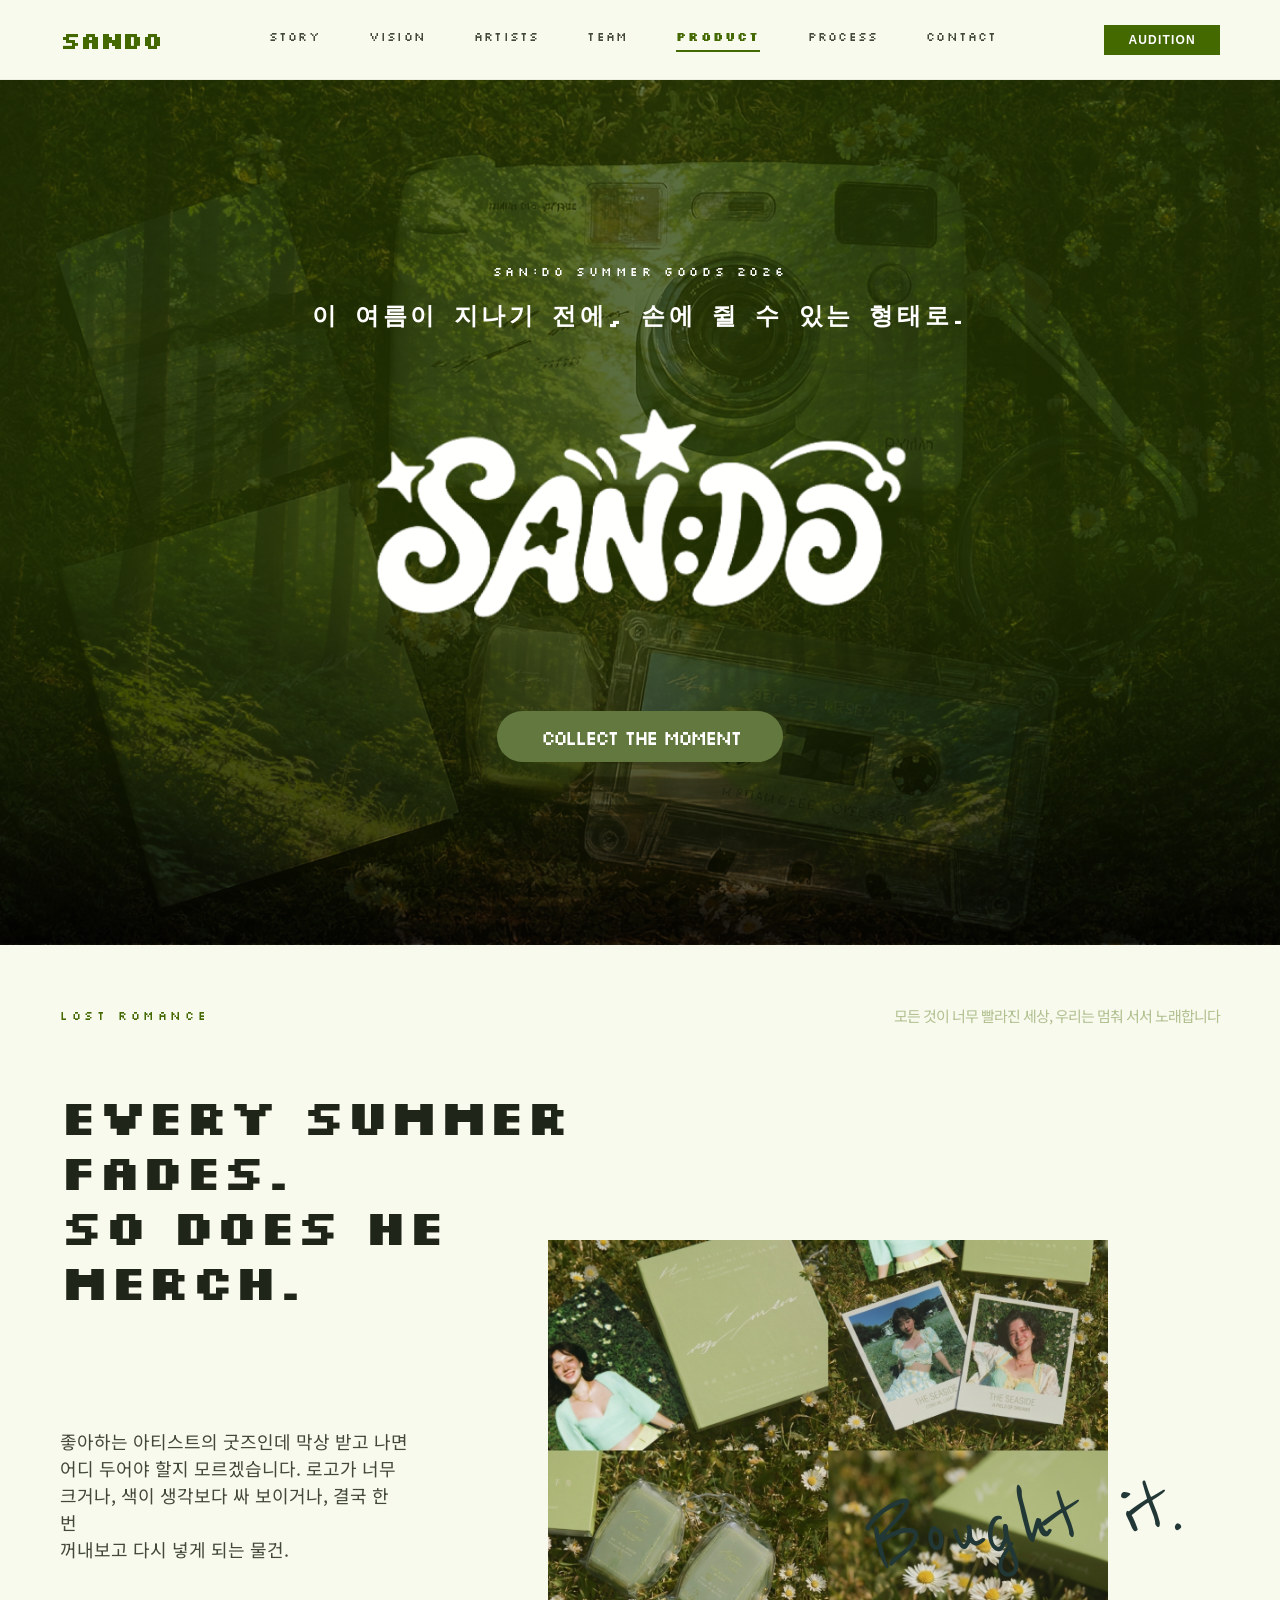
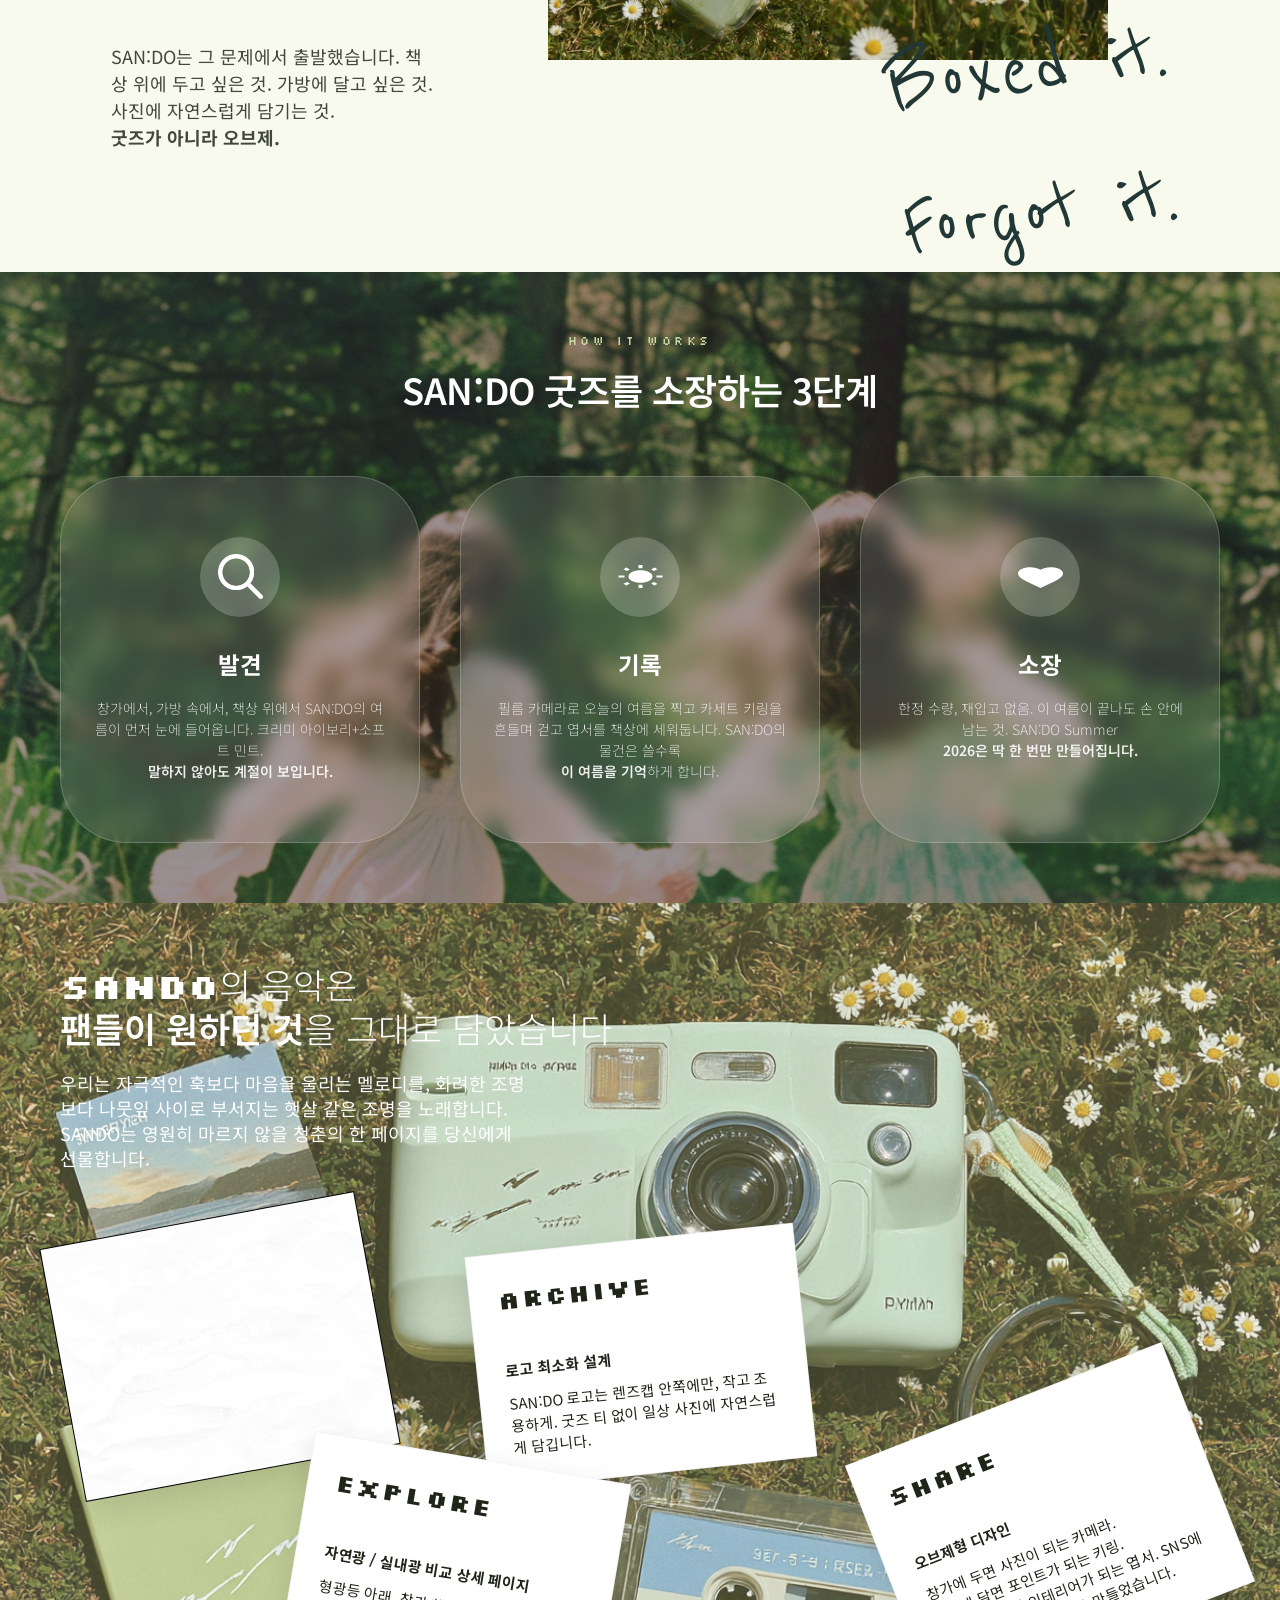
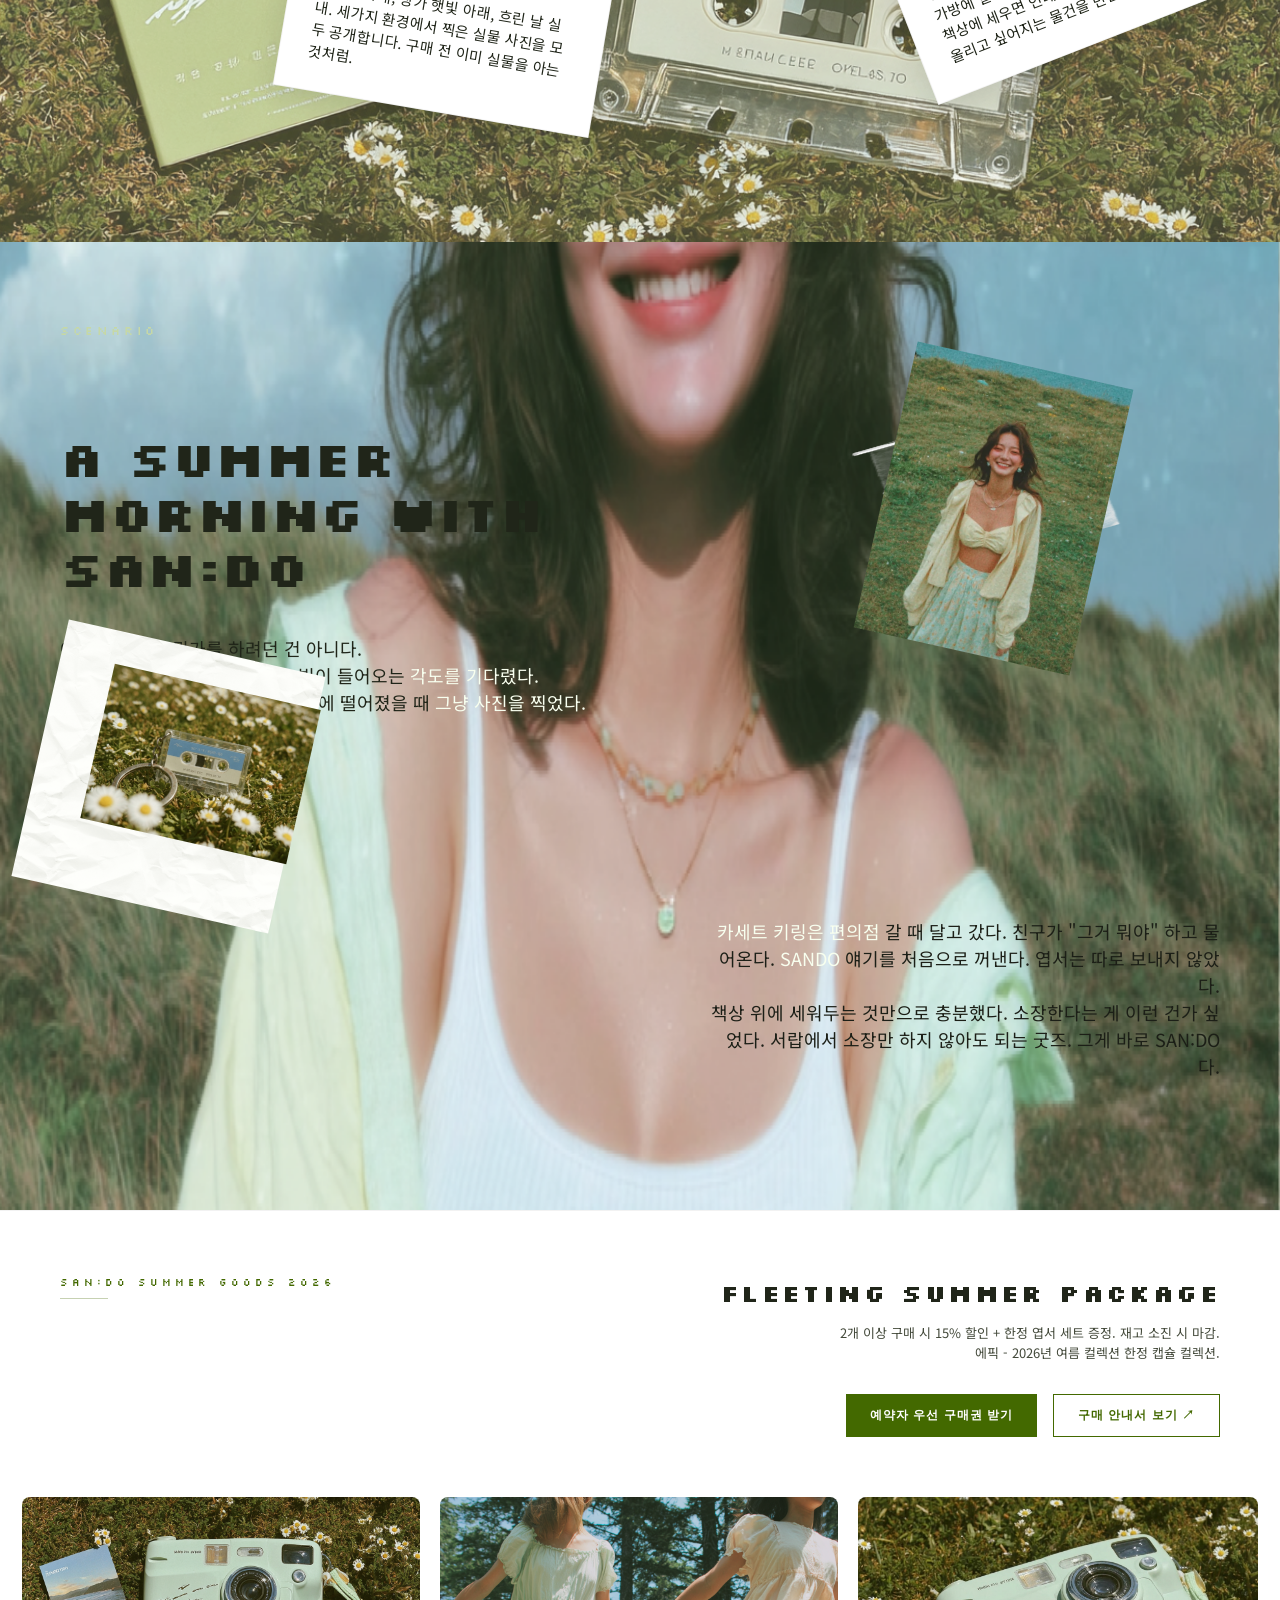
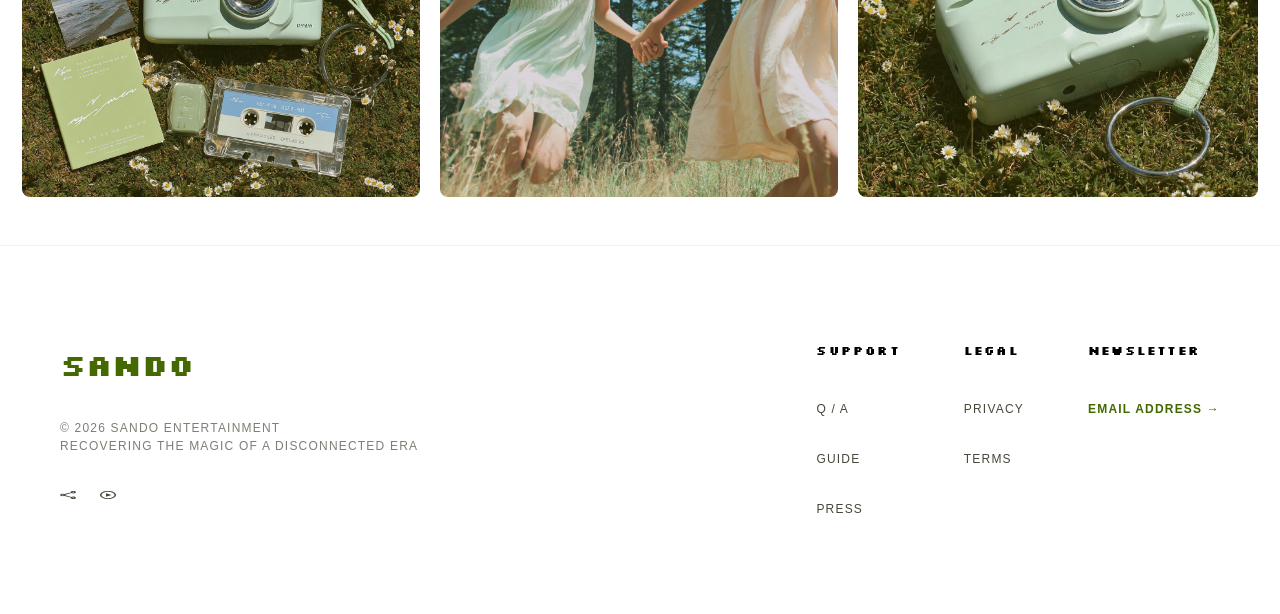
==== commit 3428268a: "1차 Product 수정" ====
--- a/product.html
+++ b/product.html
@@ -4,7 +4,11 @@
     <meta charset="UTF-8">
     <meta name="viewport" content="width=device-width, initial-scale=1.0">
     <title>SANDO - PRODUCT</title>
+    <link rel="preconnect" href="https://fonts.googleapis.com">
+    <link rel="preconnect" href="https://fonts.gstatic.com" crossorigin>
+    <link href="https://fonts.googleapis.com/css2?family=Noto+Sans+KR:wght@300;400;500;700&family=Silkscreen:wght@400;700&family=Reenie+Beanie&display=swap" rel="stylesheet">
     <link rel="stylesheet" href="style.css">
+    <link rel="stylesheet" href="product.css">
 </head>
 <body>
     <!-- Header -->
@@ -26,17 +30,16 @@
 
     <main>
         <!-- Product Hero Section -->
-        <section class="product-hero">
-            <div class="product-hero-bg">
-                <img src="./assets/0f5c1de73b6f6106150dd583d5f68030591062e5.png" alt="Misty summer forest" class="bg-layer-1">
-                <img src="./assets/3e3a604d1bd790d6f71a1aa79a312eb55eeb90b3.png" alt="Overlay" class="bg-layer-2">
-                <div class="bg-gradient"></div>
-            </div>
-            
-            <div class="product-hero-content">
-                <p class="hero-meta">SAN:DO Summer Goods 2026</p>
-                <h1 class="hero-title">이 여름이 지나기 전에, 손에 쥘 수 있는 형태로.</h1>
-                <div class="hero-logo">
+        <section class="prod-hero">
+            <div class="prod-hero-bg">
+                <img src="./assets/0f5c1de73b6f6106150dd583d5f68030591062e5.png" alt="Misty summer forest">
+                <img src="./assets/3e3a604d1bd790d6f71a1aa79a312eb55eeb90b3.png" alt="Overlay layer" class="overlay">
+                <div class="prod-hero-gradient"></div>
+            </div>
+            <div class="prod-hero-content">
+                <p class="h-meta">SAN:DO Summer Goods 2026</p>
+                <h1 class="h-title">이 여름이 지나기 전에, 손에 쥘 수 있는 형태로.</h1>
+                <div class="h-logo">
                     <img src="./assets/543a6762f60950fe3e85e857b11b350e498f0f59.png" alt="SANDO Logo">
                 </div>
                 <button class="btn-collect">Collect the Moment</button>
@@ -44,57 +47,59 @@
         </section>
 
         <!-- Product Problem Section (LOST ROMANCE) -->
-        <section class="product-problem">
-            <div class="product-problem-container">
-                <p class="problem-subtitle">LOST ROMANCE</p>
-                <p class="problem-meta-desc">모든 것이 너무 빨라진 세상, 우리는 멈춰 서서 노래합니다</p>
-                <h2 class="problem-title">Every summer fades.<br>So does the merch.</h2>
-                
-                <div class="problem-text-left">
-                    <p>좋아하는 아티스트의 굿즈인데 막상 받고 나면<br>어디 두어야 할지 모르겠습니다. 로고가 너무<br>크거나, 색이 생각보다 싸 보이거나, 결국 한 번<br>꺼내보고 다시 넣게 되는 물건.</p>
-                </div>
-                <div class="problem-text-right">
-                    <p>SAN:DO는 그 문제에서 출발했습니다. 책상 위에 두고 싶은 것. 가방에 달고 싶은 것. 사진에 자연스럽게 담기는 것. <strong>굿즈가 아니라 오브제.</strong></p>
-                </div>
-                
-                <div class="vintage-tape-graphic">
-                    <img src="./assets/e24b43c8723f03f35e2521874c37699974aeeafe.png" alt="Vintage tape">
-                    <h3 class="tape-text">Bought it.<br>Boxed it.<br>Forgot it.</h3>
+        <section class="prod-problem">
+            <div class="prod-problem-container">
+                <div class="p-header">
+                    <span class="p-sub">LOST ROMANCE</span>
+                    <span class="p-meta">모든 것이 너무 빨라진 세상, 우리는 멈춰 서서 노래합니다</span>
+                </div>
+                <div class="p-grid">
+                    <h2 class="p-title">EVERY SUMMER FADES.<br>SO DOES HE MERCH.</h2>
+                    <div class="p-text-left">
+                        <p>좋아하는 아티스트의 굿즈인데 막상 받고 나면<br>어디 두어야 할지 모르겠습니다. 로고가 너무<br>크거나, 색이 생각보다 싸 보이거나, 결국 한 번<br>꺼내보고 다시 넣게 되는 물건.</p>
+                    </div>
+                    <div class="p-text-right">
+                        <p>SAN:DO는 그 문제에서 출발했습니다. 책상 위에 두고 싶은 것. 가방에 달고 싶은 것. 사진에 자연스럽게 담기는 것.<br><strong>굿즈가 아니라 오브제.</strong></p>
+                    </div>
+                    <div class="p-polaroid">
+                        <img src="./assets/e24b43c8723f03f35e2521874c37699974aeeafe.png" alt="Vintage polaroids">
+                        <p class="p-polaroid-text">Bought it. Boxed it. Forgot it.</p>
+                    </div>
                 </div>
             </div>
         </section>
 
         <!-- Features Bento Grid (How it works) -->
-        <section class="product-features">
-            <div class="features-bg">
-                <img src="./assets/0db8ee00f841c1a4d73f439235c188c990d31b74.png" alt="Background Grid">
-            </div>
-            <div class="features-content">
-                <div class="features-header">
-                    <p class="features-meta">How it works</p>
+        <section class="prod-features">
+            <div class="prod-features-bg">
+                <img src="./assets/0db8ee00f841c1a4d73f439235c188c990d31b74.png" alt="Features Background">
+            </div>
+            <div class="prod-features-container">
+                <div class="f-header">
+                    <p class="f-meta">How it works</p>
                     <h2>SAN:DO 굿즈를 소장하는 3단계</h2>
                 </div>
-                <div class="features-grid">
+                <div class="f-cards">
                     <!-- Card 1 -->
-                    <div class="feature-card">
-                        <div class="icon-circle">
-                            <img src="./assets/08d0e38753e40133297ec7baf056feb76902c6db.png" alt="Icon 1" class="mask-icon">
+                    <div class="f-card">
+                        <div class="f-icon">
+                            <img src="./assets/08d0e38753e40133297ec7baf056feb76902c6db.png" alt="Icon Discover" style="filter: brightness(0) invert(1);">
                         </div>
                         <h3>발견</h3>
                         <p>창가에서, 가방 속에서, 책상 위에서 SAN:DO의 여름이 먼저 눈에 들어옵니다. 크리미 아이보리+소프트 민트.<br><strong>말하지 않아도 계절이 보입니다.</strong></p>
                     </div>
                     <!-- Card 2 -->
-                    <div class="feature-card">
-                        <div class="icon-circle">
-                            <img src="./assets/c31c5b6fe7ed250745d48049320b2f43e3fc1b10.svg" alt="Icon 2">
+                    <div class="f-card">
+                        <div class="f-icon">
+                            <img src="./assets/c31c5b6fe7ed250745d48049320b2f43e3fc1b10.svg" alt="Icon Memory">
                         </div>
                         <h3>기록</h3>
                         <p>필름 카메라로 오늘의 여름을 찍고 카세트 키링을 흔들며 걷고 엽서를 책상에 세워둡니다. SAN:DO의 물건은 쓸수록<br><strong>이 여름을 기억</strong>하게 합니다.</p>
                     </div>
                     <!-- Card 3 -->
-                    <div class="feature-card">
-                        <div class="icon-circle">
-                            <img src="./assets/3f9572f7a1e01d085c5cf55efbc9a6c4448af354.svg" alt="Icon 3">
+                    <div class="f-card">
+                        <div class="f-icon">
+                            <img src="./assets/3f9572f7a1e01d085c5cf55efbc9a6c4448af354.svg" alt="Icon Keep">
                         </div>
                         <h3>소장</h3>
                         <p>한정 수량, 재입고 없음. 이 여름이 끝나도 손 안에 남는 것. SAN:DO Summer<br><strong>2026은 딱 한 번만 만들어집니다.</strong></p>
@@ -104,44 +109,43 @@
         </section>
 
         <!-- Solution Section -->
-        <section class="product-solution">
-            <div class="solution-bg">
+        <section class="prod-solution">
+            <div class="prod-solution-bg">
                 <img src="./assets/3e3a604d1bd790d6f71a1aa79a312eb55eeb90b3.png" alt="Forest Background">
             </div>
-            <div class="solution-content">
-                <div class="solution-header">
+            <div class="prod-solution-container">
+                <div class="s-header">
                     <h2>SANDO<span>의 음악은</span><br><strong>팬들이 원하던 것</strong><span>을 그대로 담았습니다</span></h2>
                     <p>우리는 자극적인 훅보다 마음을 울리는 멜로디를, 화려한 조명보다 나뭇잎 사이로 부서지는 햇살 같은 조명을 노래합니다. SANDO는 영원히 마르지 않을 청춘의 한 페이지를 당신에게 선물합니다.</p>
                 </div>
-                
-                <div class="solution-grid">
-                    <div class="solution-item item-discover">
-                        <img class="solution-item-bg" src="./assets/ff30c8f0ad429ba9806da89dfd8c26ec9ca79576.png" alt="Border">
-                        <div class="solution-item-content">
+                <div class="s-scatter-grid">
+                    <div class="s-item s-discover">
+                        <img src="./assets/ff30c8f0ad429ba9806da89dfd8c26ec9ca79576.png" class="s-border-bg" alt="Border">
+                        <div class="s-content">
                             <h3>Discover</h3>
                             <h4>실물 색감 보장 컬러 카드 동봉</h4>
                             <p>화면과 실물 색상 차이를 없애기 위해 패키지 안에 실제 소재 샘플 카드를 함께 넣었습니다. 받기 전부터 색감을 확인할 수 있습니다.</p>
                         </div>
                     </div>
-                    <div class="solution-item item-explore">
-                        <img class="solution-item-bg" src="./assets/ff30c8f0ad429ba9806da89dfd8c26ec9ca79576.png" alt="Border">
-                        <div class="solution-item-content">
+                    <div class="s-item s-explore">
+                        <img src="./assets/ff30c8f0ad429ba9806da89dfd8c26ec9ca79576.png" class="s-border-bg" alt="Border">
+                        <div class="s-content">
                             <h3>Explore</h3>
                             <h4>자연광 / 실내광 비교 상세 페이지</h4>
                             <p>형광등 아래, 창가 햇빛 아래, 흐린 날 실내. 세가지 환경에서 찍은 실물 사진을 모두 공개합니다. 구매 전 이미 실물을 아는 것처럼.</p>
                         </div>
                     </div>
-                    <div class="solution-item item-archive">
-                        <img class="solution-item-bg" src="./assets/ff30c8f0ad429ba9806da89dfd8c26ec9ca79576.png" alt="Border">
-                        <div class="solution-item-content">
+                    <div class="s-item s-archive">
+                        <img src="./assets/ff30c8f0ad429ba9806da89dfd8c26ec9ca79576.png" class="s-border-bg" alt="Border">
+                        <div class="s-content">
                             <h3>Archive</h3>
                             <h4>로고 최소화 설계</h4>
                             <p>SAN:DO 로고는 렌즈캡 안쪽에만, 작고 조용하게. 굿즈 티 없이 일상 사진에 자연스럽게 담깁니다.</p>
                         </div>
                     </div>
-                    <div class="solution-item item-share">
-                        <img class="solution-item-bg" src="./assets/ff30c8f0ad429ba9806da89dfd8c26ec9ca79576.png" alt="Border">
-                        <div class="solution-item-content">
+                    <div class="s-item s-share">
+                        <img src="./assets/ff30c8f0ad429ba9806da89dfd8c26ec9ca79576.png" class="s-border-bg" alt="Border">
+                        <div class="s-content">
                             <h3>Share</h3>
                             <h4>오브제형 디자인</h4>
                             <p>창가에 두면 사진이 되는 카메라.<br>가방에 달면 포인트가 되는 키링.<br>책상에 세우면 인테리어가 되는 엽서. SNS에 올리고 싶어지는 물건을 만들었습니다.</p>
@@ -152,81 +156,67 @@
         </section>
 
         <!-- Scenario Section -->
-        <section class="product-scenario">
-            <div class="scenario-bg">
-                <img src="./assets/c4fcc49d529c900acb2fa9d8979faa7a58f330dd.png" alt="Girl smiling background">
-                <img src="./assets/0ff1df46b4c678da892bcd18316c9ffc3228aff6.png" alt="Girl smiling overlay" class="scenario-overlay">
-            </div>
-            
-            <div class="scenario-content">
-                <p class="scenario-meta">Scenario</p>
-                <div class="scenario-left">
-                    <h2>A SUMMER<br>MORNING WITH<br>SAN:DO</h2>
-                    <p>여름은 특별히 뭔가를 하려던 건 아니다.<br>창가에 SAN:DO 카메라를 두고 빛이 들어오는 <span>각도를 기다렸다.</span><br>나뭇잎 그림자가 아이보리 바디 위에 떨어졌을 때 <span>그냥 사진을 찍었다.</span></p>
-                </div>
-                <div class="scenario-right">
-                    <p><span>카세트 키링은 편의점</span> 갈 때 달고 갔다. 친구가 "그거 뭐야" 하고 물어온다. <span>SANDO</span> 얘기를 처음으로 꺼낸다. 엽서는 따로 보내지 않았다.<br>책상 위에 세워두는 것만으로 충분했다. 소장한다는 게 이런 건가 싶었다. 서랍에서 소장만 하지 않아도 되는 굿즈. 그게 바로 SAN:DO 다.</p>
-                </div>
+        <section class="prod-scenario">
+            <div class="prod-scenario-bg">
+                <img src="./assets/c4fcc49d529c900acb2fa9d8979faa7a58f330dd.png" class="sc-bg-1" alt="Girl smiling">
+                <img src="./assets/0ff1df46b4c678da892bcd18316c9ffc3228aff6.png" class="sc-bg-2" alt="Girl smiling overlay">
+            </div>
+            <div class="prod-scenario-container">
+                <p class="sc-meta">Scenario</p>
+                <div class="sc-content-wrapper">
+                    <div class="sc-left">
+                        <h2>A SUMMER<br>MORNING WITH<br>SAN:DO</h2>
+                        <p>여름은 특별히 뭔가를 하려던 건 아니다.<br>창가에 SAN:DO 카메라를 두고 빛이 들어오는 <span>각도를 기다렸다.</span><br>나뭇잎 그림자가 아이보리 바디 위에 떨어졌을 때 <span>그냥 사진을 찍었다.</span></p>
+                    </div>
+                    <div class="sc-right">
+                        <p><span>카세트 키링은 편의점</span> 갈 때 달고 갔다. 친구가 "그거 뭐야" 하고 물어온다. <span>SANDO</span> 얘기를 처음으로 꺼낸다. 엽서는 따로 보내지 않았다.<br>책상 위에 세워두는 것만으로 충분했다. 소장한다는 게 이런 건가 싶었다. 서랍에서 소장만 하지 않아도 되는 굿즈. 그게 바로 SAN:DO 다.</p>
+                    </div>
+                </div>
+                <div class="sc-floating-images">
+                    <img class="sc-img img-1" src="./assets/99226b4a8e0f1d6fab371812a6b1d540692d76a8.png" alt="Floating 1">
+                    <img class="sc-img img-2" src="./assets/75484bb5bf83f4497d686b1134157f14a152d9fc.png" alt="Floating 2">
+                    <img class="sc-img img-3" src="./assets/7b08612e9f0141479c3007f3ac379183df6f0e6b.png" alt="Floating 3">
+                    <img class="sc-img img-4" src="./assets/63467bdc56bd4790c4f66187277db30922817a37.png" alt="Floating 4">
+                </div>
+            </div>
+        </section>
+
+        <!-- CTA & Package Section -->
+        <section class="prod-cta">
+            <div class="prod-cta-container">
+                <div class="c-meta-top">
+                    <p>SAN:DO Summer Goods 2026</p>
+                    <div class="c-line"></div>
+                </div>
+                <div class="c-meta-bottom">EST. 2026 / SANDO ENT. ®</div>
                 
-                <div class="scenario-floating-images">
-                    <div class="float-img img1">
-                        <img src="./assets/75484bb5bf83f4497d686b1134157f14a152d9fc.png" alt="Floating image 1">
-                    </div>
-                    <div class="float-img img2">
-                        <img src="./assets/7b08612e9f0141479c3007f3ac379183df6f0e6b.png" alt="Floating image 2">
-                    </div>
-                    <div class="float-img img3">
-                        <img src="./assets/63467bdc56bd4790c4f66187277db30922817a37.png" alt="Floating image 3">
-                    </div>
-                    <div class="float-img img4">
-                        <img src="./assets/659dbe9e403d3c29e346c2e5e92b3bb9619fe875.png" alt="Floating image 4">
-                    </div>
-                </div>
-            </div>
-        </section>
-
-        <!-- CTA & Package Section -->
-        <section class="product-cta-section">
-            <div class="cta-top">
-                <div class="cta-meta">SAN:DO Summer Goods 2026</div>
-                <div class="cta-divider"></div>
-            </div>
-            
-            <div class="cta-content">
-                <div class="cta-text">
-                    <h2>FLEETING<br>SUMMER PACKAGE</h2>
-                    <p>3종 개별 구매 가능 / 패키지 세트 구매 가능 한정 수량 · 재입고 없음<br>배송 - 2026년 여름방학 시작 전 순차 출고</p>
-                </div>
-                <div class="cta-actions">
-                    <button class="btn-cta">패키지 구성 자세히 보기</button>
-                    <button class="btn-cta">지금 소장하기 <img src="./assets/61a35f6481a9813a54b1b77d275d8791fe1ab130.svg" alt="Arrow"></button>
-                </div>
-            </div>
-            
-            <div class="cta-gallery">
-                <div class="gallery-item">
-                    <img src="./assets/659dbe9e403d3c29e346c2e5e92b3bb9619fe875.png" alt="Camera 1">
-                </div>
-                <div class="gallery-item">
-                    <img src="./assets/981a7edbcd268379f420bd9b40d620fa2efb7d45.png" alt="Camera 2">
-                </div>
-                <div class="gallery-item">
-                    <img src="./assets/0651afc535155f71f9658d27788e2fa9156295b1.png" alt="Keyring">
-                </div>
-            </div>
-            
-            <div class="cta-bottom-meta">
-                <p>EST. 2026 / SANDO ENT. ®</p>
+                <div class="c-content">
+                    <h2 class="c-title">FLEETING SUMMER PACKAGE</h2>
+                    <p class="c-desc">2개 이상 구매 시 15% 할인 + 한정 엽서 세트 증정. 재고 소진 시 마감. <br>에픽 - 2026년 여름 컬렉션 한정 캡슐 컬렉션.</p>
+                    <div class="c-actions">
+                        <button class="btn-primary">예약자 우선 구매권 받기</button>
+                        <button class="btn-primary" style="background:transparent; border:1px solid #436900; color:#436900;">구매 안내서 보기 ↗</button>
+                    </div>
+                </div>
+                
+                <div class="c-images">
+                    <img src="./assets/3e3a604d1bd790d6f71a1aa79a312eb55eeb90b3.png" alt="Camera 1">
+                    <img src="./assets/659dbe9e403d3c29e346c2e5e92b3bb9619fe875.png" alt="Camera 2">
+                    <img src="./assets/0651afc535155f71f9658d27788e2fa9156295b1.png" alt="Tape">
+                </div>
             </div>
         </section>
     </main>
 
     <!-- Footer -->
-    <footer class="footer" id="contact">
+    <footer class="footer">
         <div class="footer-container">
             <div class="footer-left">
                 <div class="footer-logo">SANDO</div>
-                <p class="footer-copyright">&copy; 2024 SANDO ENTERTAINMENT.<br>RECORDED IN THE SHADE OF A MIDSUMMER TREE.</p>
+                <div class="footer-copyright">
+                    © 2026 SANDO ENTERTAINMENT<br>
+                    RECOVERING THE MAGIC OF A DISCONNECTED ERA
+                </div>
                 <div class="footer-social">
                     <img src="./assets/c85e52b7eba225b94c1f4e356cf532b2be033561.svg" alt="Social">
                     <img src="./assets/4c36a6bb75f8759996b5936b01f322f42f25cf61.svg" alt="Social">
@@ -234,26 +224,19 @@
             </div>
             <div class="footer-links">
                 <div class="link-col">
-                    <h4>COMPANY</h4>
-                    <ul>
-                        <li><a href="index.html#story">STORY</a></li>
-                        <li><a href="index.html#vision">VISION</a></li>
-                        <li><a href="#">PRESS</a></li>
-                    </ul>
+                    <h4 style="font-family:var(--font-silk); font-size:12px; margin-bottom:16px;">SUPPORT</h4>
+                    <a href="#" style="display:block; font-size:12px; color:var(--dark-text); text-decoration:none; margin-bottom:8px;">Q / A</a>
+                    <a href="#" style="display:block; font-size:12px; color:var(--dark-text); text-decoration:none; margin-bottom:8px;">GUIDE</a>
+                    <a href="#" style="display:block; font-size:12px; color:var(--dark-text); text-decoration:none;">PRESS</a>
                 </div>
                 <div class="link-col">
-                    <h4>LEGAL</h4>
-                    <ul>
-                        <li><a href="#">PRIVACY</a></li>
-                        <li><a href="#">TERMS</a></li>
-                    </ul>
-                </div>
-                <div class="link-col newsletter">
-                    <h4>NEWSLETTER</h4>
-                    <div class="input-group">
-                        <input type="email" placeholder="EMAIL ADDRESS">
-                        <button>JOIN</button>
-                    </div>
+                    <h4 style="font-family:var(--font-silk); font-size:12px; margin-bottom:16px;">LEGAL</h4>
+                    <a href="#" style="display:block; font-size:12px; color:var(--dark-text); text-decoration:none; margin-bottom:8px;">PRIVACY</a>
+                    <a href="#" style="display:block; font-size:12px; color:var(--dark-text); text-decoration:none;">TERMS</a>
+                </div>
+                <div class="link-col">
+                    <h4 style="font-family:var(--font-silk); font-size:12px; margin-bottom:16px;">NEWSLETTER</h4>
+                    <a href="#" style="font-size:12px; color:var(--primary-green); text-decoration:none; font-weight:bold;">EMAIL ADDRESS →</a>
                 </div>
             </div>
         </div>
--- a/style.css
+++ b/style.css
@@ -50,7 +50,7 @@
 .header-container {
     width: 100%;
     max-width: 1280px;
-    padding: 0 40px;
+    padding: 0 60px;
     display: flex;
     align-items: center;
     justify-content: space-between;
@@ -262,14 +262,14 @@
 /* Solution Section */
 .solution-section {
     background-color: rgba(151, 196, 89, 0.2);
-    padding: 120px 40px;
+    padding: 120px 60px;
     display: flex;
     justify-content: center;
 }
 
 .solution-container {
     width: 100%;
-    max-width: 1200px;
+    max-width: 1280px;
     display: grid;
     grid-template-columns: 1fr 1fr;
     gap: 96px;
@@ -350,7 +350,7 @@
 /* Features Section */
 .features-section {
     background-color: var(--white);
-    padding: 120px 40px;
+    padding: 120px 60px;
     display: flex;
     flex-direction: column;
     align-items: center;
@@ -358,7 +358,7 @@
 
 .features-header {
     width: 100%;
-    max-width: 1200px;
+    max-width: 1280px;
     display: flex;
     justify-content: space-between;
     align-items: flex-end;
@@ -387,7 +387,7 @@
 
 .features-grid {
     width: 100%;
-    max-width: 1200px;
+    max-width: 1280px;
     display: grid;
     grid-template-columns: repeat(3, 1fr);
     gap: 40px;
@@ -478,7 +478,7 @@
     z-index: 2;
     width: 100%;
     max-width: 1280px;
-    padding: 0 40px;
+    padding: 0 60px;
 }
 
 .process-box {
@@ -579,7 +579,7 @@
 
 .cta-meta.top-left {
     top: 64px;
-    left: 40px;
+    left: 60px;
     color: var(--primary-green);
     font-size: 10px;
     letter-spacing: 4px;
@@ -594,7 +594,7 @@
 
 .cta-meta.bottom-left {
     bottom: 48px;
-    left: 40px;
+    left: 60px;
     color: rgba(67, 105, 0, 0.4);
     font-size: 10px;
     letter-spacing: 2px;
@@ -603,7 +603,7 @@
 .cta-content {
     position: absolute;
     bottom: 48px;
-    right: 40px;
+    right: 60px;
     z-index: 3;
     width: 400px;
     color: var(--white);
@@ -650,7 +650,7 @@
 /* Footer */
 .footer {
     background: var(--white);
-    padding: 96px 40px;
+    padding: 96px 60px;
     border-top: 1px solid rgba(0, 0, 0, 0.05);
     display: flex;
     justify-content: center;
@@ -658,7 +658,7 @@
 
 .footer-container {
     width: 100%;
-    max-width: 1200px;
+    max-width: 1280px;
     display: flex;
     justify-content: space-between;
 }
@@ -688,7 +688,9 @@
     gap: 24px;
 }
 .footer-social img {
+    width: 16px;
     height: 16px;
+    object-fit: contain;
     cursor: pointer;
 }
 
@@ -989,651 +991,3 @@
     letter-spacing: -0.7px;
 }
 
-/* ==========================================================================
-   Product Page Styles
-   ========================================================================== */
-
-/* Product Hero Section */
-.product-hero {
-    position: relative;
-    height: 865px;
-    display: flex;
-    align-items: center;
-    justify-content: center;
-    overflow: hidden;
-}
-
-.product-hero-bg {
-    position: absolute;
-    inset: 0;
-    z-index: 0;
-}
-
-.product-hero-bg img.bg-layer-1 {
-    width: 100%;
-    height: 100%;
-    object-fit: cover;
-}
-
-.product-hero-bg img.bg-layer-2 {
-    position: absolute;
-    top: -1.26%;
-    left: 0;
-    width: 100%;
-    height: 111.46%;
-    object-fit: cover;
-}
-
-.bg-gradient {
-    position: absolute;
-    inset: 0;
-    background: linear-gradient(to bottom, rgba(44, 67, 3, 0.6) 55.2%, rgba(0, 0, 0, 0.6) 100%);
-}
-
-.product-hero-content {
-    position: relative;
-    z-index: 1;
-    display: flex;
-    flex-direction: column;
-    align-items: center;
-    text-align: center;
-    padding: 0 40px;
-    max-width: 1152px;
-}
-
-.hero-meta {
-    font-family: var(--font-silk);
-    font-size: 12px;
-    color: white;
-    letter-spacing: 3.6px;
-    text-transform: uppercase;
-    margin-bottom: 16px;
-}
-
-.hero-title {
-    font-size: 24px;
-    font-weight: 700;
-    color: white;
-    letter-spacing: 3.6px;
-    margin-bottom: 16px;
-}
-
-.hero-logo {
-    width: 575px;
-    max-width: 100%;
-    height: 286px;
-    margin-bottom: 24px;
-}
-
-.hero-logo img {
-    width: 100%;
-    height: 100%;
-    object-fit: bottom;
-}
-
-.btn-collect {
-    background-color: #63783e;
-    color: white;
-    font-family: var(--font-silk);
-    font-size: 20px;
-    letter-spacing: -3px;
-    padding: 15px 40px;
-    border-radius: 9999px;
-    border: none;
-    box-shadow: 0 8px 16px rgba(59, 109, 17, 0.08);
-    cursor: pointer;
-    transition: background-color 0.3s;
-}
-
-.btn-collect:hover {
-    background-color: #4f6032;
-}
-
-/* Product Problem Section */
-.product-problem {
-    background-color: #f9faee;
-    height: 794px;
-    position: relative;
-}
-
-.product-problem-container {
-    max-width: 1280px;
-    width: 100%;
-    height: 100%;
-    margin: 0 auto;
-    position: relative;
-}
-
-.problem-subtitle {
-    position: absolute;
-    top: 63px;
-    left: 62px;
-    font-family: var(--font-silk);
-    font-size: 12px;
-    color: #436900;
-    letter-spacing: 3.6px;
-}
-
-.problem-meta-desc {
-    position: absolute;
-    top: 67px;
-    right: 62px;
-    font-size: 15px;
-    color: rgba(67, 105, 0, 0.4);
-    letter-spacing: -1px;
-}
-
-.problem-title {
-    position: absolute;
-    top: 175px;
-    left: 62px;
-    font-family: var(--font-silk);
-    font-size: 50px;
-    color: #202519;
-    letter-spacing: -0.5px;
-    width: 540px;
-    line-height: 1;
-}
-
-.problem-text-left {
-    position: absolute;
-    top: 399px;
-    left: 62px;
-    width: 348px;
-    font-size: 18px;
-    color: #43493a;
-    line-height: 1.5;
-}
-
-.problem-text-right {
-    position: absolute;
-    top: 501px;
-    left: 105px;
-    width: 327px;
-    font-size: 18px;
-    color: #43493a;
-    line-height: 1.5;
-}
-
-.vintage-tape-graphic {
-    position: absolute;
-    top: 238px;
-    right: 61px;
-    width: calc(66.67% - 87px);
-    height: 491px;
-}
-
-.vintage-tape-graphic img {
-    width: 100%;
-    height: 100%;
-    object-fit: contain;
-}
-
-.tape-text {
-    position: absolute;
-    top: 50%;
-    left: 50%;
-    transform: translate(-50%, -50%) rotate(-6.54deg);
-    font-family: 'Reenie Beanie', cursive;
-    font-size: 96px;
-    color: #223836;
-    line-height: 0.94;
-    white-space: nowrap;
-}
-
-/* Features Bento Grid */
-.product-features {
-    height: 668px;
-    position: relative;
-    color: white;
-}
-
-.features-bg {
-    position: absolute;
-    inset: 0;
-    z-index: 0;
-}
-.features-bg img {
-    width: 100%;
-    height: 100%;
-    object-fit: cover;
-}
-
-.features-content {
-    position: relative;
-    z-index: 1;
-    max-width: 1280px;
-    margin: 0 auto;
-    height: 100%;
-    padding-top: 52px;
-}
-
-.features-header {
-    text-align: center;
-    margin-bottom: 80px;
-}
-
-.features-meta {
-    font-family: var(--font-silk);
-    font-size: 12px;
-    color: #c6d8a6;
-    letter-spacing: 3.6px;
-    text-transform: uppercase;
-    margin-bottom: 8px;
-}
-
-.features-header h2 {
-    font-size: 36px;
-    font-weight: 600;
-    letter-spacing: -0.4px;
-}
-
-.features-grid {
-    display: flex;
-    justify-content: center;
-    gap: 40px;
-    padding: 0 199px;
-}
-
-.feature-card {
-    flex: 1;
-    background: rgba(255, 255, 255, 0.1);
-    backdrop-filter: blur(10px);
-    border: 0.84px solid rgba(255, 255, 255, 0.2);
-    border-radius: 67px;
-    height: 319px;
-    padding: 40px;
-    display: flex;
-    flex-direction: column;
-    align-items: center;
-    text-align: center;
-    box-shadow: 0 6.7px 26.8px rgba(59, 109, 17, 0.08);
-}
-
-.icon-circle {
-    width: 80px;
-    height: 80px;
-    background: rgba(255, 255, 255, 0.2);
-    border-radius: 50%;
-    display: flex;
-    align-items: center;
-    justify-content: center;
-    margin-bottom: 24px;
-    box-shadow: 0 0.8px 1.6px rgba(0, 0, 0, 0.05);
-}
-
-.icon-circle img {
-    width: 45px;
-    height: 45px;
-}
-
-.mask-icon {
-    width: 100%;
-    height: 100%;
-    -webkit-mask-size: 41px;
-    -webkit-mask-repeat: no-repeat;
-    -webkit-mask-position: center;
-}
-
-.feature-card h3 {
-    font-size: 23.5px;
-    font-weight: 600;
-    margin-bottom: 16px;
-}
-
-.feature-card p {
-    font-size: 14px;
-    font-weight: 200;
-    line-height: 1.5;
-    color: rgba(255, 255, 255, 0.9);
-}
-
-/* Solution Section */
-.product-solution {
-    height: 921px;
-    background: rgba(151, 196, 89, 0.2);
-    position: relative;
-}
-
-.solution-bg {
-    position: absolute;
-    top: 120px;
-    left: 60px;
-    right: 60px;
-    height: 330px;
-    overflow: hidden;
-}
-
-.solution-bg img {
-    width: 100%;
-    height: 100%;
-    object-fit: cover;
-    mix-blend-mode: multiply;
-}
-
-.solution-content {
-    position: relative;
-    z-index: 1;
-    max-width: 1280px;
-    margin: 0 auto;
-    padding: 161px 60px 0;
-}
-
-.solution-header h2 {
-    font-family: var(--font-silk);
-    font-size: 35px;
-    color: white;
-    line-height: 1.2;
-    margin-bottom: 24px;
-}
-
-.solution-header h2 span {
-    font-family: 'Pretendard', sans-serif;
-}
-
-.solution-header p {
-    font-size: 18px;
-    color: white;
-    max-width: 470px;
-    line-height: 1.5;
-}
-
-.solution-grid {
-    position: relative;
-    height: 500px;
-    margin-top: 50px;
-}
-
-.solution-item {
-    position: absolute;
-    border: 1.2px solid rgba(0, 0, 0, 0.05);
-    background: white;
-}
-
-.solution-item-bg {
-    position: absolute;
-    inset: 0;
-    width: 100%;
-    height: 100%;
-    object-fit: cover;
-    mix-blend-mode: lighten;
-    z-index: 0;
-}
-
-.solution-item-content {
-    position: relative;
-    z-index: 1;
-    padding: 28px;
-}
-
-.solution-item h3 {
-    font-family: var(--font-silk);
-    font-size: 24.6px;
-    color: #202519;
-    text-transform: uppercase;
-    letter-spacing: 1.47px;
-    margin-bottom: 70px;
-}
-
-.solution-item h4 {
-    font-size: 14.7px;
-    font-weight: 700;
-    margin-bottom: 12px;
-}
-
-.solution-item p {
-    font-size: 14.7px;
-    line-height: 1.4;
-    color: #202519;
-}
-
-.item-discover {
-    width: 320px;
-    height: 269px;
-    left: 0;
-    top: 0;
-    transform: rotate(-10.45deg);
-    background: black;
-}
-.item-discover h3, .item-discover h4, .item-discover p { color: white; }
-
-.item-explore {
-    width: 320px;
-    height: 264px;
-    left: 260px;
-    top: 230px;
-    transform: rotate(9.62deg);
-}
-
-.item-archive {
-    width: 320px;
-    height: 245px;
-    left: 550px;
-    top: 0;
-    transform: rotate(-6.03deg);
-    background: white;
-}
-
-.item-share {
-    width: 320px;
-    height: 340px;
-    left: 800px;
-    top: 170px;
-    transform: rotate(-21.36deg);
-    background: white;
-}
-
-/* Scenario Section */
-.product-scenario {
-    height: 877px;
-    position: relative;
-    overflow: hidden;
-}
-
-.scenario-bg {
-    position: absolute;
-    inset: 0;
-}
-
-.scenario-bg img {
-    width: 100%;
-    height: 100%;
-    object-fit: cover;
-}
-
-.scenario-overlay {
-    object-fit: bottom !important;
-}
-
-.scenario-content {
-    position: relative;
-    z-index: 1;
-    max-width: 1280px;
-    margin: 0 auto;
-    height: 100%;
-}
-
-.scenario-meta {
-    position: absolute;
-    top: 52px;
-    left: 426px;
-    font-family: var(--font-silk);
-    font-size: 12px;
-    color: #c6d8a6;
-    letter-spacing: 3.6px;
-    text-transform: uppercase;
-}
-
-.scenario-left {
-    position: absolute;
-    top: 351px;
-    left: 80px;
-    width: 514px;
-}
-
-.scenario-left h2 {
-    font-family: var(--font-silk);
-    font-size: 50px;
-    color: white;
-    margin-bottom: 24px;
-    line-height: 1;
-}
-
-.scenario-left p {
-    font-size: 18px;
-    color: #202519;
-    line-height: 1.5;
-}
-
-.scenario-left p span {
-    color: #f8ffef;
-}
-
-.scenario-right {
-    position: absolute;
-    top: 669px;
-    right: 80px;
-    width: 514px;
-    text-align: right;
-}
-
-.scenario-right p {
-    font-size: 18px;
-    color: #1c1f17;
-    line-height: 1.5;
-}
-
-.scenario-right p span {
-    color: #f8ffef;
-}
-
-.scenario-floating-images {
-    position: absolute;
-    inset: 0;
-    pointer-events: none;
-}
-
-.float-img {
-    position: absolute;
-}
-
-.float-img img {
-    width: 100%;
-    height: 100%;
-    object-fit: contain;
-}
-
-.img1 { width: 309px; height: 340px; top: 114px; right: 118px; transform: rotate(-15.45deg); }
-.img2 { width: 264px; height: 228px; top: 145px; right: -23px; transform: rotate(-15.45deg); }
-.img3 { width: 221px; height: 216px; top: 516px; left: 42px; transform: rotate(12.62deg); }
-.img4 { width: 188px; height: 125px; top: 538px; left: 73px; transform: rotate(12.62deg); }
-
-/* CTA & Package Section */
-.product-cta-section {
-    position: relative;
-    max-width: 1280px;
-    margin: 0 auto;
-    padding: 64px 60px 48px;
-    background: white;
-    overflow: hidden;
-}
-
-.cta-top {
-    margin-bottom: 70px;
-}
-
-.cta-meta {
-    font-family: var(--font-silk);
-    font-size: 10px;
-    color: #436900;
-    letter-spacing: 4px;
-    text-transform: uppercase;
-    margin-bottom: 8px;
-}
-
-.cta-divider {
-    height: 1px;
-    width: 48px;
-    background: rgba(67, 105, 0, 0.3);
-}
-
-.cta-content {
-    display: flex;
-    justify-content: space-between;
-    align-items: flex-end;
-    margin-bottom: 60px;
-}
-
-.cta-text h2 {
-    font-family: var(--font-silk);
-    font-size: 50px;
-    color: #202519;
-    line-height: 1;
-    margin-bottom: 16px;
-    letter-spacing: -0.5px;
-    text-transform: uppercase;
-}
-
-.cta-text p {
-    font-size: 15px;
-    color: #202519;
-    line-height: 1.5;
-}
-
-.cta-actions {
-    display: flex;
-    gap: 12px;
-}
-
-.btn-cta {
-    display: flex;
-    align-items: center;
-    justify-content: center;
-    gap: 8px;
-    padding: 16px 32px;
-    background: rgba(67, 105, 0, 0.65);
-    border: none;
-    color: white;
-    font-family: 'Pretendard', sans-serif;
-    font-weight: 600;
-    font-size: 14px;
-    letter-spacing: 1.1px;
-    cursor: pointer;
-    transition: background 0.3s;
-}
-
-.btn-cta:hover {
-    background: rgba(67, 105, 0, 0.8);
-}
-
-.btn-cta img {
-    width: 8px;
-    height: 8px;
-}
-
-.cta-gallery {
-    display: flex;
-    gap: 10px;
-    margin-bottom: 40px;
-    height: 324px;
-}
-
-.cta-gallery .gallery-item {
-    flex: 1;
-    overflow: hidden;
-}
-
-.cta-gallery .gallery-item img {
-    width: 100%;
-    height: 100%;
-    object-fit: cover;
-}
-
-.cta-bottom-meta {
-    font-family: var(--font-silk);
-    font-size: 10px;
-    color: rgba(67, 105, 0, 0.4);
-    letter-spacing: 2px;
-    text-transform: uppercase;
-}
-
--- a/product.css
+++ b/product.css
@@ -0,0 +1,626 @@
+/* =========================================================================
+   PRODUCT PAGE CSS (Matches Figma 97:78 1:1)
+   ========================================================================= */
+
+/* Typography Overrides for Product */
+.prod-hero, .prod-problem, .prod-features, .prod-solution, .prod-scenario, .prod-cta {
+    font-family: var(--font-kr);
+    color: #202519;
+}
+
+/* 1. Hero Section */
+.prod-hero {
+    position: relative;
+    height: 865px;
+    display: flex;
+    justify-content: center;
+    align-items: center;
+    overflow: hidden;
+    margin-top: 80px; /* Offset for fixed header */
+}
+
+.prod-hero-bg {
+    position: absolute;
+    inset: 0;
+    z-index: 0;
+}
+
+.prod-hero-bg img {
+    width: 100%;
+    height: 100%;
+    object-fit: cover;
+    position: absolute;
+    inset: 0;
+}
+
+.prod-hero-bg .overlay {
+    mix-blend-mode: multiply;
+}
+
+.prod-hero-gradient {
+    position: absolute;
+    inset: 0;
+    background: linear-gradient(to bottom, rgba(44, 67, 3, 0.6) 55%, rgba(0, 0, 0, 0.6) 100%);
+}
+
+.prod-hero-content {
+    position: relative;
+    z-index: 1;
+    display: flex;
+    flex-direction: column;
+    align-items: center;
+    gap: 16px;
+    max-width: 1152px;
+}
+
+.h-meta {
+    font-family: var(--font-silk);
+    font-size: 12px;
+    color: white;
+    letter-spacing: 3.6px;
+    text-transform: uppercase;
+}
+
+.h-title {
+    font-family: var(--font-silk);
+    font-size: 24px;
+    font-weight: 700;
+    color: white;
+    letter-spacing: 3.6px;
+    text-transform: uppercase;
+    text-align: center;
+}
+
+.h-logo {
+    width: 575px;
+    height: 286px;
+    margin: 30px 0;
+}
+
+.h-logo img {
+    width: 100%;
+    height: 100%;
+    object-fit: contain;
+}
+
+.btn-collect {
+    background: #63783e;
+    color: white;
+    font-family: var(--font-silk);
+    font-size: 20px;
+    border: none;
+    border-radius: 9999px;
+    width: 286px;
+    height: 51px;
+    letter-spacing: -3px;
+    cursor: pointer;
+    box-shadow: 0 8px 16px rgba(59, 109, 17, 0.08);
+}
+
+/* 2. Problem Section */
+.prod-problem {
+    background-color: #f9faee;
+    padding: 60px 60px;
+}
+
+.prod-problem-container {
+    max-width: 1280px;
+    margin: 0 auto;
+}
+
+.p-header {
+    display: flex;
+    justify-content: space-between;
+    align-items: center;
+    margin-bottom: 60px;
+}
+
+.p-sub {
+    font-family: var(--font-silk);
+    font-size: 12px;
+    color: #436900;
+    letter-spacing: 3.6px;
+    text-transform: uppercase;
+}
+
+.p-meta {
+    font-size: 15px;
+    color: rgba(67, 105, 0, 0.4);
+    letter-spacing: -1px;
+}
+
+.p-grid {
+    display: grid;
+    grid-template-columns: 1fr 1fr;
+    grid-template-areas:
+        "title tape"
+        "left  tape"
+        "right tape";
+    gap: 20px 40px;
+    min-height: 724px;
+}
+
+.p-title {
+    grid-area: title;
+    font-family: 'Silkscreen', cursive;
+    font-size: 50px;
+    color: #202519;
+    letter-spacing: -0.5px;
+    line-height: 1.1;
+    margin-bottom: 40px;
+    text-transform: uppercase;
+}
+
+.p-text-left {
+    grid-area: left;
+    max-width: 348px;
+}
+
+.p-text-right {
+    grid-area: right;
+    max-width: 326px;
+    margin-left: 51px;
+}
+
+.p-text-left p, .p-text-right p {
+    font-size: 18px;
+    color: #43493a;
+    line-height: 1.5;
+}
+
+.p-polaroid {
+    grid-area: tape;
+    position: relative;
+    width: 100%;
+    height: 100%;
+    display: flex;
+    justify-content: center;
+    align-items: center;
+}
+
+.p-polaroid img {
+    position: absolute;
+    width: 150%;
+    height: auto;
+    object-fit: contain;
+    left: -20%;
+    z-index: 1;
+}
+
+.p-polaroid-text {
+    position: absolute;
+    font-family: 'Reenie Beanie', cursive;
+    font-size: 96px;
+    color: #223836;
+    transform: rotate(-6.54deg);
+    z-index: 2;
+    top: 50%;
+    left: 40%;
+}
+
+/* 3. Features Section */
+.prod-features {
+    position: relative;
+    padding: 60px;
+    color: white;
+}
+
+.prod-features-bg {
+    position: absolute;
+    inset: 0;
+    z-index: 0;
+}
+
+.prod-features-bg img {
+    width: 100%;
+    height: 100%;
+    object-fit: cover;
+}
+
+.prod-features-bg::after {
+    content: '';
+    position: absolute;
+    inset: 0;
+    background: rgba(0, 0, 0, 0.4);
+}
+
+.prod-features-container {
+    position: relative;
+    z-index: 1;
+    max-width: 1280px;
+    margin: 0 auto;
+}
+
+.f-header {
+    text-align: center;
+    margin-bottom: 60px;
+}
+
+.f-meta {
+    font-family: var(--font-silk);
+    font-size: 12px;
+    color: #c6d8a6;
+    letter-spacing: 3.6px;
+    text-transform: uppercase;
+    margin-bottom: 12px;
+}
+
+.f-header h2 {
+    font-size: 36px;
+    font-weight: 600;
+    letter-spacing: -0.4px;
+}
+
+.f-cards {
+    display: grid;
+    grid-template-columns: repeat(3, 1fr);
+    gap: 40px;
+}
+
+.f-card {
+    backdrop-filter: blur(10px);
+    background: rgba(255, 255, 255, 0.1);
+    border: 0.84px solid rgba(255, 255, 255, 0.2);
+    border-radius: 67px;
+    padding: 60px 30px;
+    display: flex;
+    flex-direction: column;
+    align-items: center;
+    text-align: center;
+    box-shadow: 0 6.7px 26.8px rgba(59, 109, 17, 0.08);
+}
+
+.f-icon {
+    width: 80px;
+    height: 80px;
+    background: rgba(255, 255, 255, 0.2);
+    border-radius: 50%;
+    display: flex;
+    justify-content: center;
+    align-items: center;
+    margin-bottom: 30px;
+    box-shadow: 0 0.8px 1.6px rgba(0, 0, 0, 0.05);
+}
+
+.f-icon img {
+    width: 45px;
+    height: 45px;
+    object-fit: contain;
+}
+
+.f-card h3 {
+    font-size: 23.5px;
+    font-weight: 700;
+    margin-bottom: 16px;
+}
+
+.f-card p {
+    font-size: 14px;
+    font-weight: 200;
+    line-height: 1.5;
+    color: rgba(255, 255, 255, 0.9);
+}
+
+.f-card p strong {
+    font-weight: 600;
+}
+
+/* 4. Solution Section */
+.prod-solution {
+    position: relative;
+    background: rgba(151, 196, 89, 0.2);
+    padding: 60px;
+}
+
+.prod-solution-bg {
+    position: absolute;
+    inset: 0;
+    z-index: 0;
+}
+
+.prod-solution-bg img {
+    width: 100%;
+    height: 100%;
+    object-fit: cover;
+    mix-blend-mode: multiply;
+    opacity: 0.8;
+}
+
+.prod-solution-container {
+    position: relative;
+    z-index: 1;
+    max-width: 1280px;
+    margin: 0 auto;
+}
+
+.s-header {
+    margin-bottom: 60px;
+}
+
+.s-header h2 {
+    font-family: var(--font-silk);
+    font-size: 35px;
+    color: white;
+    line-height: 1.2;
+    margin-bottom: 20px;
+}
+
+.s-header h2 span {
+    font-family: var(--font-kr);
+    font-weight: 300;
+}
+
+.s-header h2 strong {
+    font-family: var(--font-kr);
+    font-weight: 600;
+}
+
+.s-header p {
+    font-size: 18px;
+    color: white;
+    max-width: 470px;
+    line-height: 1.4;
+}
+
+.s-scatter-grid {
+    position: relative;
+    height: 550px;
+    max-width: 1160px;
+    margin: 0 auto;
+}
+
+.s-item {
+    position: absolute;
+    border: 1.2px solid rgba(0, 0, 0, 0.05);
+    background: white;
+    padding: 28px;
+    box-shadow: 0 10px 30px rgba(0,0,0,0.1);
+}
+
+.s-border-bg {
+    position: absolute;
+    inset: 0;
+    width: 100%;
+    height: 100%;
+    object-fit: cover;
+    mix-blend-mode: lighten;
+    z-index: 0;
+}
+
+.s-content {
+    position: relative;
+    z-index: 1;
+}
+
+.s-item h3 {
+    font-family: var(--font-silk);
+    font-size: 24.6px;
+    text-transform: uppercase;
+    letter-spacing: 1.47px;
+    margin-bottom: 40px;
+}
+
+.s-item h4 {
+    font-size: 14.7px;
+    font-weight: 700;
+    margin-bottom: 12px;
+}
+
+.s-item p {
+    font-size: 14.7px;
+    line-height: 1.5;
+}
+
+/* Scattered Coordinates (from Figma) */
+.s-discover { left: 0; top: -14px; transform: rotate(-10.45deg); width: 320px; background: black; color: white; }
+.s-discover h3, .s-discover h4, .s-discover p { color: white; }
+
+.s-archive { left: 50%; top: -10px; transform: rotate(-6.03deg) translateX(-50%); width: 330px; }
+.s-explore { left: 20%; top: 224px; transform: rotate(9.62deg); width: 320px; z-index: 2; }
+.s-share { right: 0; top: 163px; transform: rotate(-21.36deg); width: 340px; }
+
+@media (max-width: 1000px) {
+    .s-scatter-grid {
+        position: static;
+        display: grid;
+        grid-template-columns: 1fr;
+        height: auto;
+        gap: 20px;
+        padding-top: 40px;
+    }
+    .s-item {
+        position: relative;
+        left: auto !important; top: auto !important; transform: none !important; right: auto !important; width: 100%;
+    }
+}
+
+/* 5. Scenario Section */
+.prod-scenario {
+    position: relative;
+    padding: 80px 60px;
+    overflow: hidden;
+}
+
+.prod-scenario-bg {
+    position: absolute;
+    inset: 0;
+    z-index: 0;
+}
+
+.sc-bg-1 {
+    width: 100%;
+    height: 100%;
+    object-fit: cover;
+}
+
+.sc-bg-2 {
+    position: absolute;
+    bottom: 0;
+    left: 0;
+    width: 100%;
+    object-fit: bottom;
+}
+
+.prod-scenario-container {
+    position: relative;
+    z-index: 1;
+    max-width: 1280px;
+    margin: 0 auto;
+}
+
+.sc-meta {
+    font-family: var(--font-silk);
+    font-size: 12px;
+    color: #c6d8a6;
+    letter-spacing: 3.6px;
+    text-transform: uppercase;
+    margin-bottom: 40px;
+}
+
+.sc-content-wrapper {
+    display: flex;
+    flex-direction: column;
+    min-height: 750px;
+}
+
+.sc-left {
+    align-self: flex-start;
+    max-width: 540px;
+    margin-top: 50px;
+}
+
+.sc-left h2 {
+    font-family: var(--font-silk);
+    font-size: 50px;
+    color: #202519;
+    letter-spacing: -0.5px;
+    line-height: 1.1;
+    margin-bottom: 40px;
+}
+
+.sc-left p {
+    font-size: 18px;
+    color: #202519;
+    line-height: 1.5;
+}
+.sc-left p span { color: #f8ffef; }
+
+.sc-right {
+    align-self: flex-end;
+    max-width: 514px;
+    text-align: right;
+    margin-top: auto;
+    margin-bottom: 50px;
+}
+
+.sc-right p {
+    font-size: 18px;
+    color: #1c1f17;
+    line-height: 1.5;
+}
+.sc-right p span { color: #f8ffef; }
+
+.sc-floating-images {
+    position: absolute;
+    inset: 0;
+    pointer-events: none;
+    z-index: 2;
+}
+
+.sc-img {
+    position: absolute;
+    object-fit: contain;
+}
+
+/* Positioning based on Figma clusters */
+.img-1 { width: 263px; left: -2%; top: 40%; transform: rotate(12.62deg); }
+.img-2 { width: 211px; left: 3%; top: 45%; transform: rotate(12.62deg); }
+.img-3 { width: 315px; right: 5%; top: 10%; transform: rotate(-15.45deg); }
+.img-4 { width: 221px; right: 10%; top: 5%; transform: rotate(12.62deg); }
+
+/* 6. CTA & Package Section */
+.prod-cta {
+    position: relative;
+    padding: 64px 60px 48px;
+    background: white;
+    border-top: 1px solid rgba(0,0,0,0.05);
+}
+
+.prod-cta-container {
+    max-width: 1280px;
+    margin: 0 auto;
+    position: relative;
+}
+
+.c-meta-top {
+    position: absolute;
+    top: 0;
+    left: 0;
+    font-family: var(--font-silk);
+    font-size: 10px;
+    color: #436900;
+    letter-spacing: 4px;
+}
+.c-line {
+    width: 48px;
+    height: 1px;
+    background: rgba(67, 105, 0, 0.3);
+    margin-top: 8px;
+}
+
+.c-meta-bottom {
+    position: absolute;
+    bottom: 0;
+    left: 0;
+    font-family: var(--font-silk);
+    font-size: 10px;
+    color: rgba(67, 105, 0, 0.4);
+    letter-spacing: 2px;
+}
+
+.c-content {
+    display: flex;
+    flex-direction: column;
+    align-items: flex-end;
+    text-align: right;
+    margin-bottom: 60px;
+}
+
+.c-title {
+    font-family: 'Silkscreen', cursive;
+    font-size: 24px;
+    color: #202519;
+    letter-spacing: 2.4px;
+    margin-bottom: 12px;
+}
+
+.c-desc {
+    font-size: 13px;
+    color: #43493a;
+    line-height: 1.6;
+    margin-bottom: 30px;
+}
+
+.c-actions {
+    display: flex;
+    gap: 16px;
+}
+
+.c-actions .btn-primary {
+    padding: 12px 24px;
+    letter-spacing: 1px;
+}
+
+.c-images {
+    display: flex;
+    justify-content: center;
+    gap: 20px;
+    margin-top: 40px;
+}
+
+.c-images img {
+    flex: 1;
+    height: 300px;
+    object-fit: cover;
+    border-radius: 8px;
+}
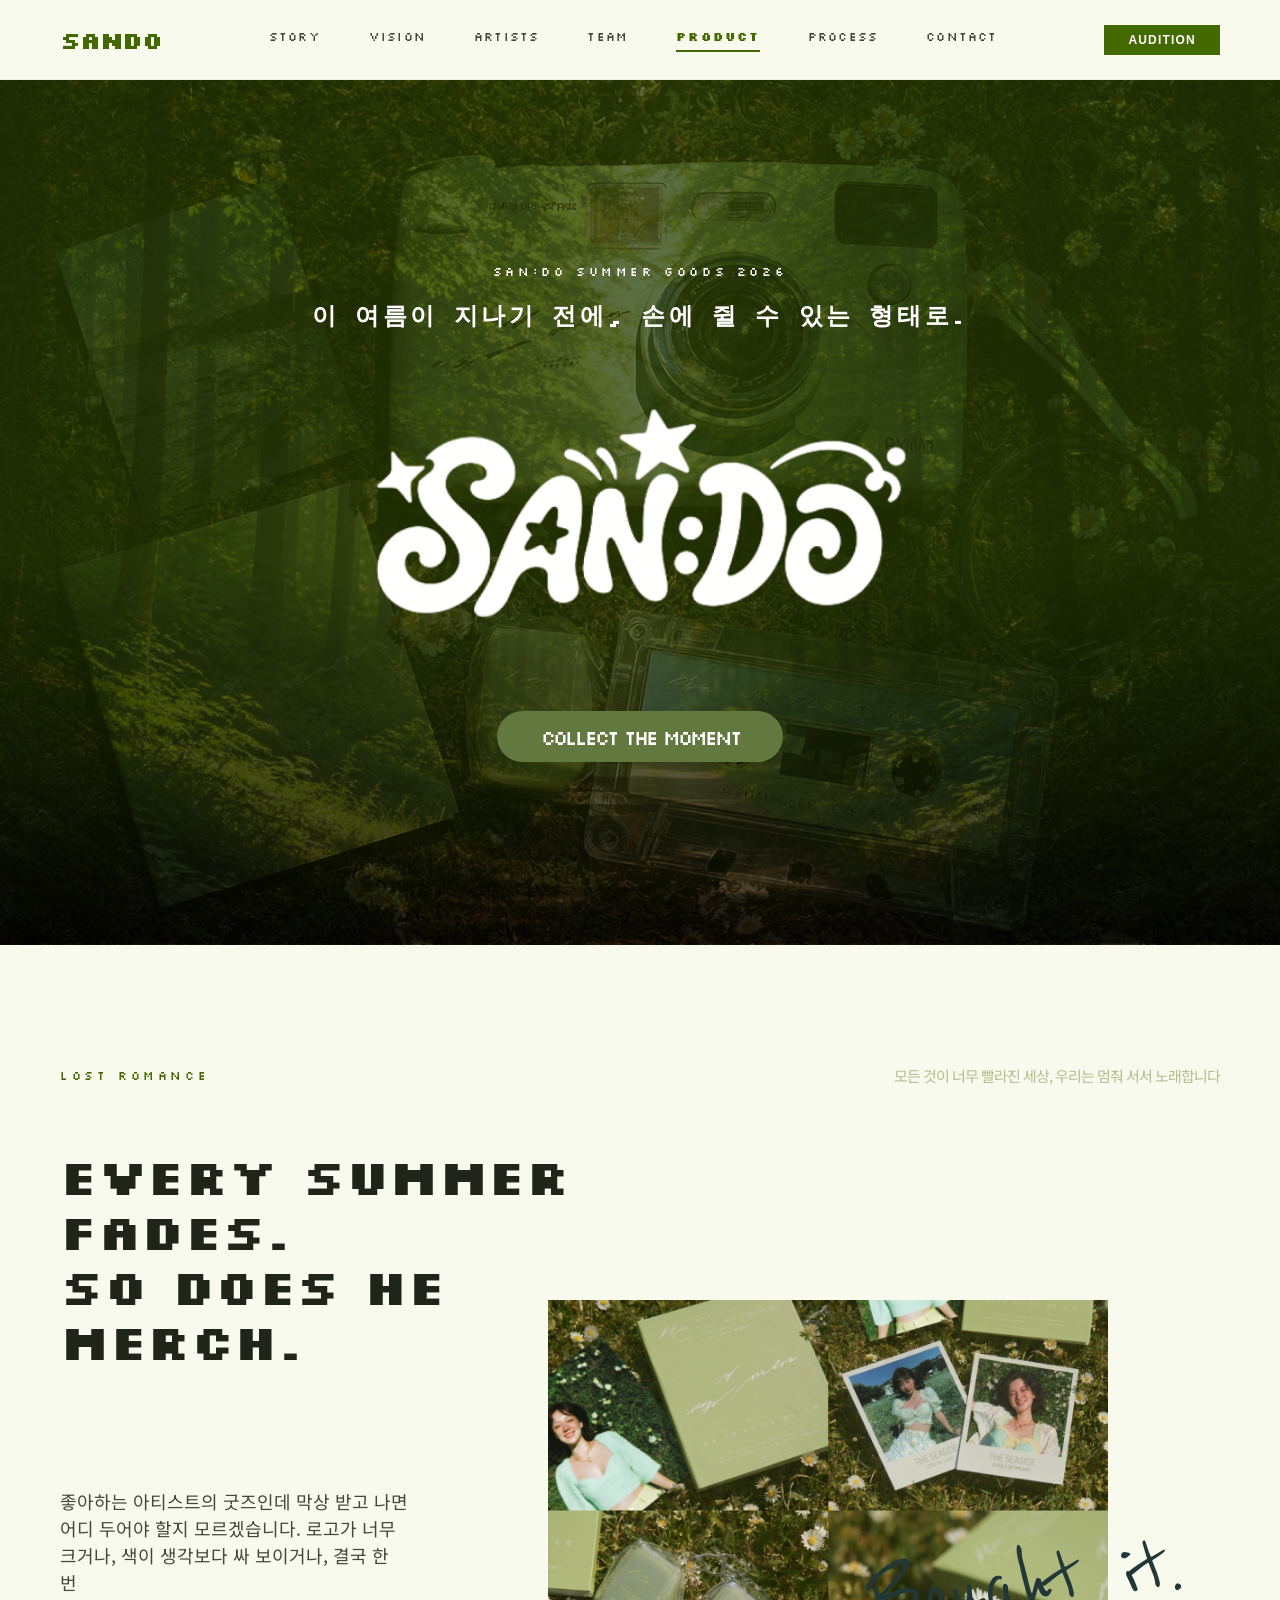
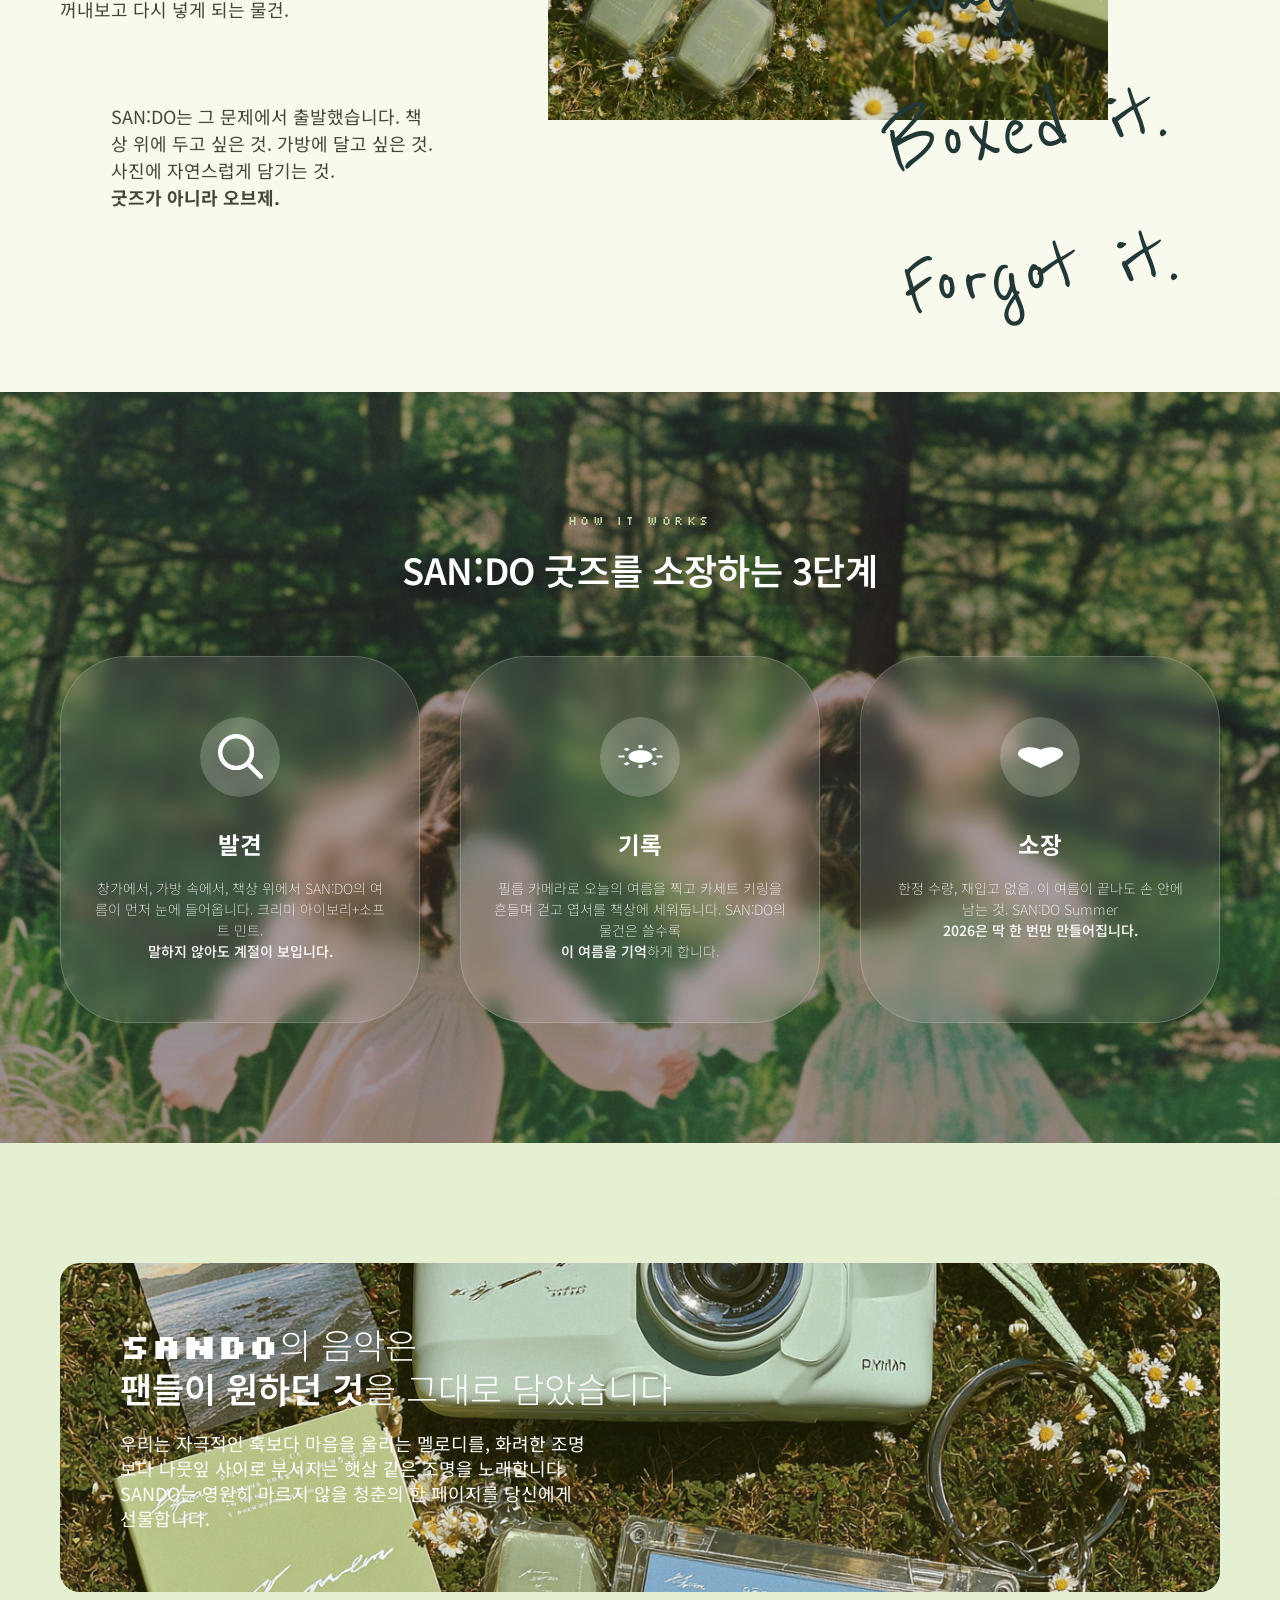
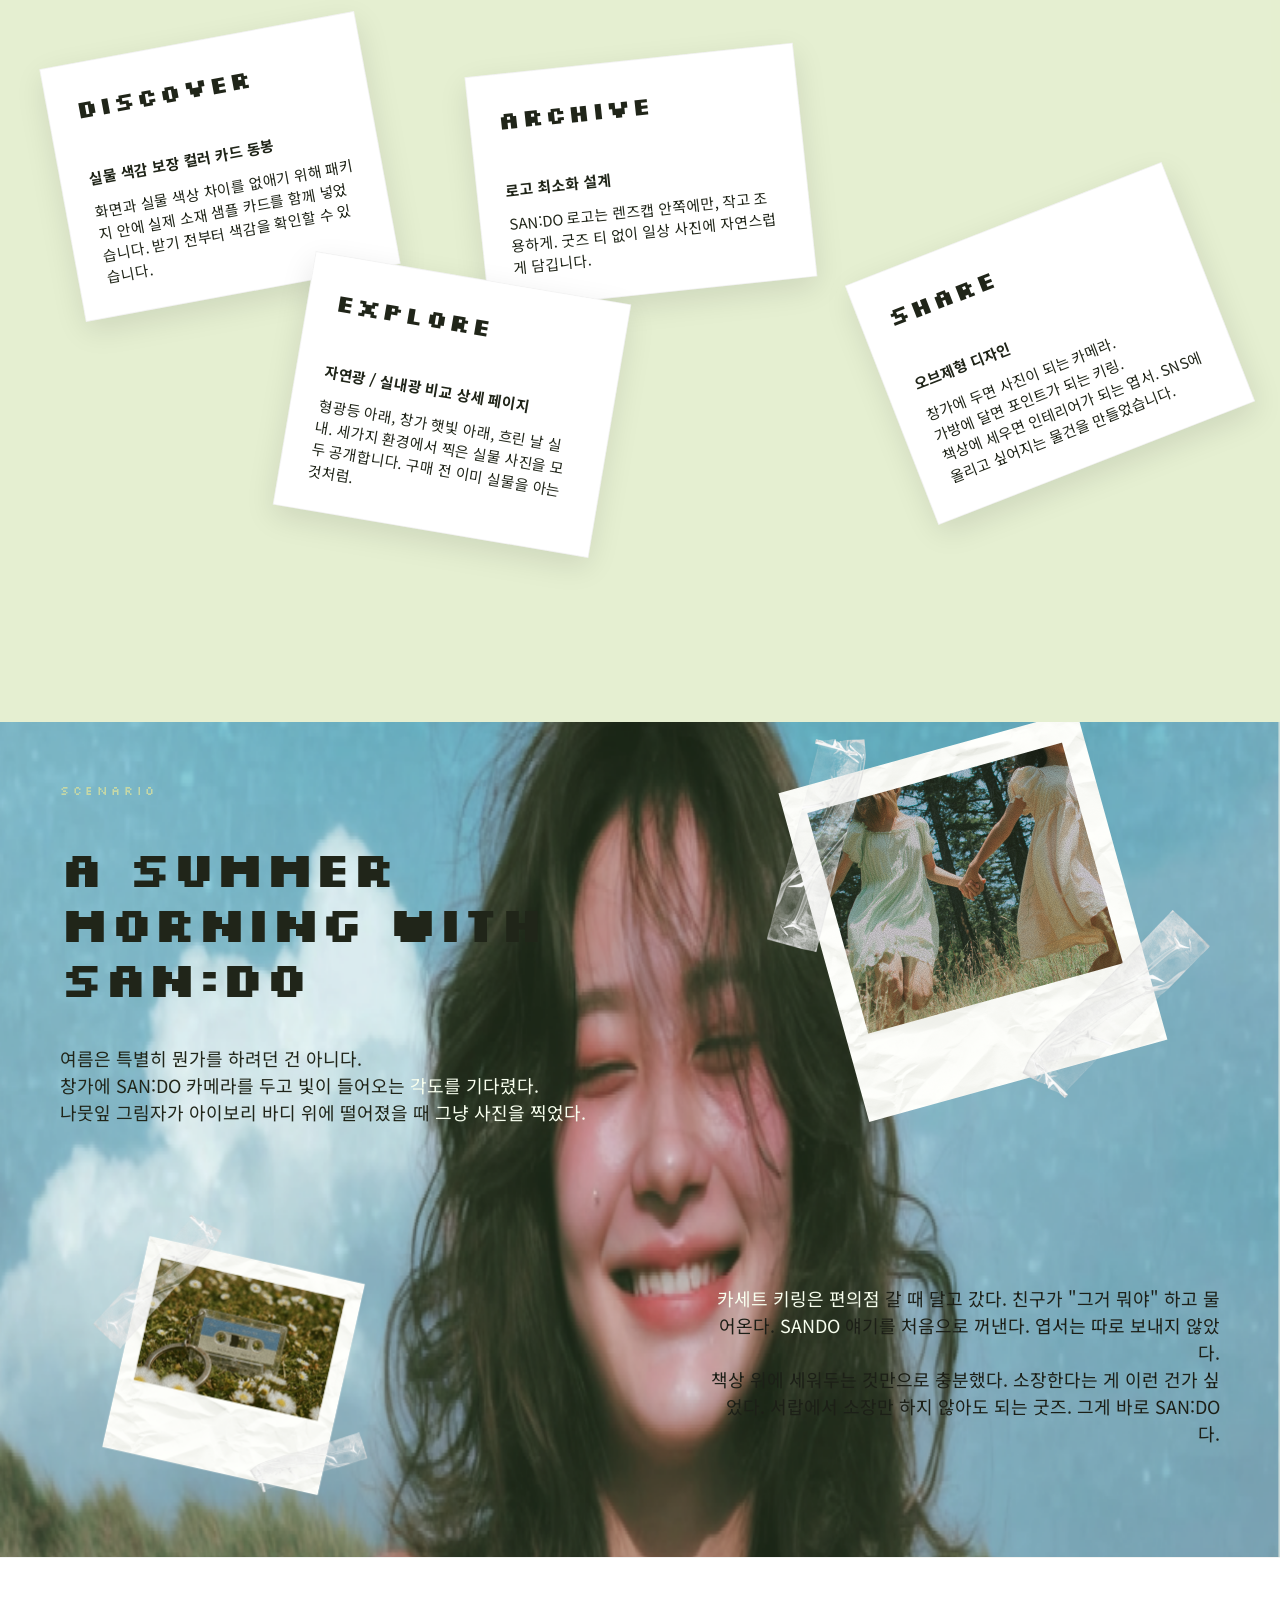
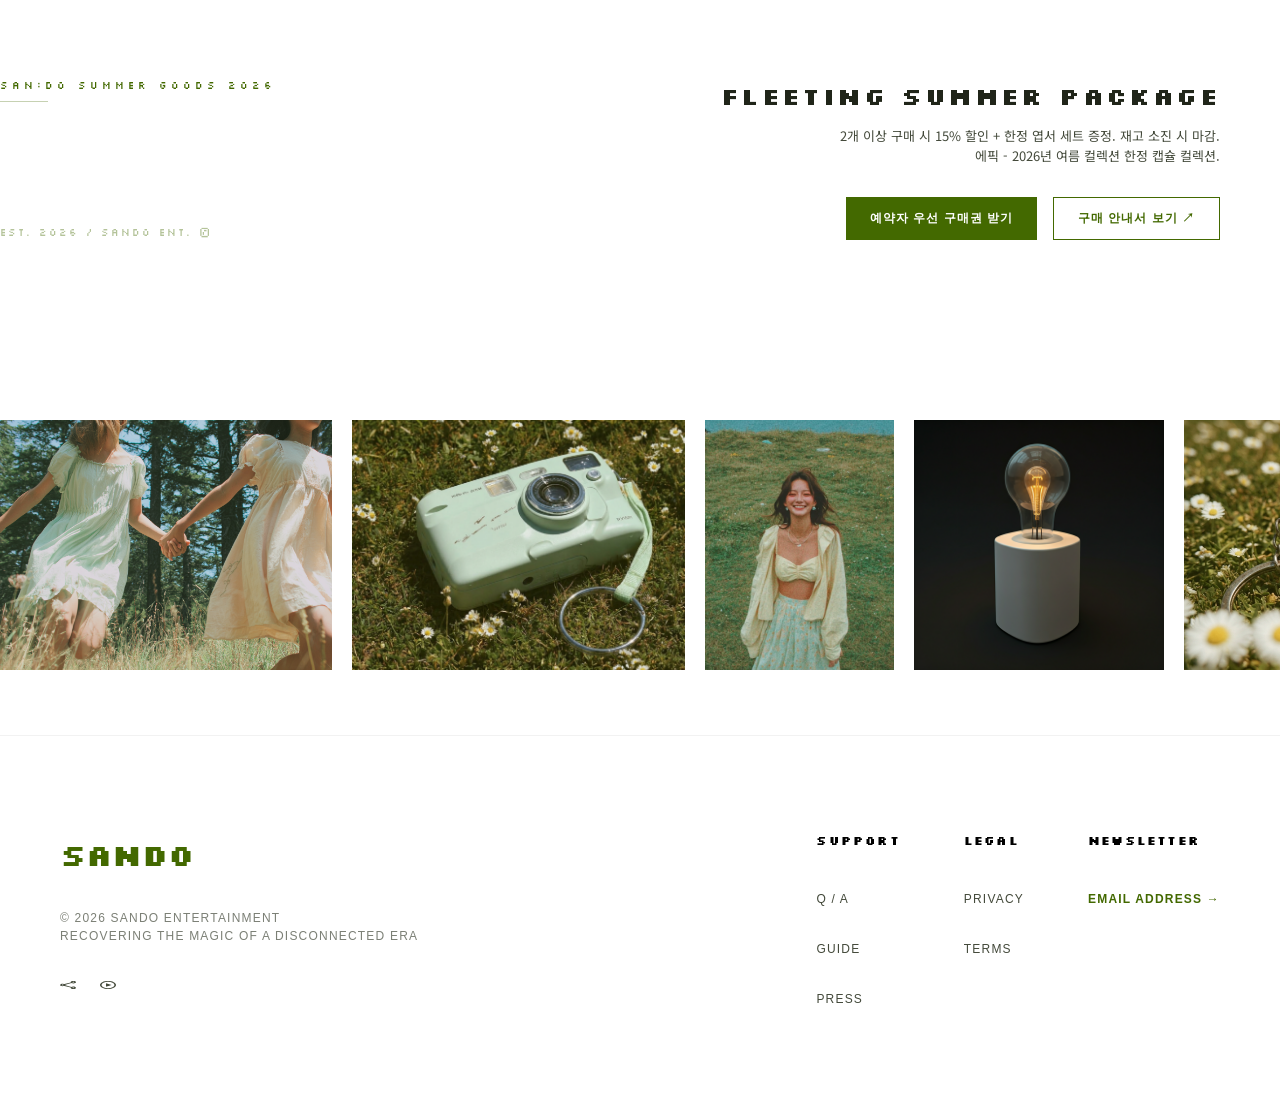
==== commit f203961c: "main1" ====
--- a/product.html
+++ b/product.html
@@ -6,7 +6,8 @@
     <title>SANDO - PRODUCT</title>
     <link rel="preconnect" href="https://fonts.googleapis.com">
     <link rel="preconnect" href="https://fonts.gstatic.com" crossorigin>
-    <link href="https://fonts.googleapis.com/css2?family=Noto+Sans+KR:wght@300;400;500;700&family=Silkscreen:wght@400;700&family=Reenie+Beanie&display=swap" rel="stylesheet">
+    <link href="https://fonts.googleapis.com/css2?family=Noto+Sans+KR:wght@300;400;500;700&family=Silkscreen:wght@400;700&display=swap" rel="stylesheet">
+    <link href="https://fonts.googleapis.com/css2?family=Reenie+Beanie&display=swap" rel="stylesheet">
     <link rel="stylesheet" href="style.css">
     <link rel="stylesheet" href="product.css">
 </head>
@@ -110,13 +111,13 @@
 
         <!-- Solution Section -->
         <section class="prod-solution">
-            <div class="prod-solution-bg">
-                <img src="./assets/3e3a604d1bd790d6f71a1aa79a312eb55eeb90b3.png" alt="Forest Background">
-            </div>
             <div class="prod-solution-container">
                 <div class="s-header">
-                    <h2>SANDO<span>의 음악은</span><br><strong>팬들이 원하던 것</strong><span>을 그대로 담았습니다</span></h2>
-                    <p>우리는 자극적인 훅보다 마음을 울리는 멜로디를, 화려한 조명보다 나뭇잎 사이로 부서지는 햇살 같은 조명을 노래합니다. SANDO는 영원히 마르지 않을 청춘의 한 페이지를 당신에게 선물합니다.</p>
+                    <img class="s-header-img" src="./assets/3e3a604d1bd790d6f71a1aa79a312eb55eeb90b3.png" alt="Atmospheric scene">
+                    <div class="s-header-content">
+                        <h2>SANDO<span>의 음악은</span><br><strong>팬들이 원하던 것</strong><span>을 그대로 담았습니다</span></h2>
+                        <p>우리는 자극적인 훅보다 마음을 울리는 멜로디를, 화려한 조명보다 나뭇잎 사이로 부서지는 햇살 같은 조명을 노래합니다. SANDO는 영원히 마르지 않을 청춘의 한 페이지를 당신에게 선물합니다.</p>
+                    </div>
                 </div>
                 <div class="s-scatter-grid">
                     <div class="s-item s-discover">
@@ -158,8 +159,7 @@
         <!-- Scenario Section -->
         <section class="prod-scenario">
             <div class="prod-scenario-bg">
-                <img src="./assets/c4fcc49d529c900acb2fa9d8979faa7a58f330dd.png" class="sc-bg-1" alt="Girl smiling">
-                <img src="./assets/0ff1df46b4c678da892bcd18316c9ffc3228aff6.png" class="sc-bg-2" alt="Girl smiling overlay">
+                <img src="./assets/0ff1df46b4c678da892bcd18316c9ffc3228aff6.png" class="sc-bg-1" alt="Girl smiling in field">
             </div>
             <div class="prod-scenario-container">
                 <p class="sc-meta">Scenario</p>
@@ -170,13 +170,10 @@
                     </div>
                     <div class="sc-right">
                         <p><span>카세트 키링은 편의점</span> 갈 때 달고 갔다. 친구가 "그거 뭐야" 하고 물어온다. <span>SANDO</span> 얘기를 처음으로 꺼낸다. 엽서는 따로 보내지 않았다.<br>책상 위에 세워두는 것만으로 충분했다. 소장한다는 게 이런 건가 싶었다. 서랍에서 소장만 하지 않아도 되는 굿즈. 그게 바로 SAN:DO 다.</p>
-                    </div>
-                </div>
-                <div class="sc-floating-images">
-                    <img class="sc-img img-1" src="./assets/99226b4a8e0f1d6fab371812a6b1d540692d76a8.png" alt="Floating 1">
-                    <img class="sc-img img-2" src="./assets/75484bb5bf83f4497d686b1134157f14a152d9fc.png" alt="Floating 2">
-                    <img class="sc-img img-3" src="./assets/7b08612e9f0141479c3007f3ac379183df6f0e6b.png" alt="Floating 3">
-                    <img class="sc-img img-4" src="./assets/63467bdc56bd4790c4f66187277db30922817a37.png" alt="Floating 4">
+                    <div class="sc-floating-images">
+                        <img class="sc-new-float sc-float-left" src="./assets/e288413728afc5807b36749ba7845cc4da0400a6.png" alt="Cassette polaroid">
+                        <img class="sc-new-float sc-float-right" src="./assets/cce4955a53f3c4a8a4bebe2c39ea8c9e6795c6a2.png" alt="Girls polaroid">
+                    </div>
                 </div>
             </div>
         </section>
@@ -198,11 +195,22 @@
                         <button class="btn-primary" style="background:transparent; border:1px solid #436900; color:#436900;">구매 안내서 보기 ↗</button>
                     </div>
                 </div>
-                
-                <div class="c-images">
-                    <img src="./assets/3e3a604d1bd790d6f71a1aa79a312eb55eeb90b3.png" alt="Camera 1">
-                    <img src="./assets/659dbe9e403d3c29e346c2e5e92b3bb9619fe875.png" alt="Camera 2">
-                    <img src="./assets/0651afc535155f71f9658d27788e2fa9156295b1.png" alt="Tape">
+            </div>
+        </section>
+        <section class="prod-marquee" style="width: 100%; overflow: hidden; padding-bottom: 60px; background: white;">
+            <div class="c-images-marquee" style="margin-top: 0;">
+                <div class="marquee-track">
+                    <img src="./assets/659dbe9e403d3c29e346c2e5e92b3bb9619fe875.png" alt="Camera 1">
+                    <img src="./assets/0651afc535155f71f9658d27788e2fa9156295b1.png" alt="Tape 1">
+                    <img src="./assets/63467bdc56bd4790c4f66187277db30922817a37.png" alt="Tape 2">
+                    <img src="./assets/c326b71dd088b9d7db8285b4ead1c779285d6bfa.png" alt="Camera 2">
+                    <img src="./assets/75484bb5bf83f4497d686b1134157f14a152d9fc.png" alt="Girl">
+                    <!-- Duplicate for infinite scroll -->
+                    <img src="./assets/659dbe9e403d3c29e346c2e5e92b3bb9619fe875.png" alt="Camera 1">
+                    <img src="./assets/0651afc535155f71f9658d27788e2fa9156295b1.png" alt="Tape 1">
+                    <img src="./assets/63467bdc56bd4790c4f66187277db30922817a37.png" alt="Tape 2">
+                    <img src="./assets/c326b71dd088b9d7db8285b4ead1c779285d6bfa.png" alt="Camera 2">
+                    <img src="./assets/75484bb5bf83f4497d686b1134157f14a152d9fc.png" alt="Girl">
                 </div>
             </div>
         </section>
--- a/style.css
+++ b/style.css
@@ -183,93 +183,155 @@
 /* Problem Section */
 .problem-section {
     position: relative;
-    height: 813px;
-    background-color: var(--light-bg);
+    background-color: #f9faee;
+    padding: 120px 0;
+    overflow: hidden;
+}
+
+.problem-container {
+    width: 100%;
+    max-width: 1280px;
+    padding: 0 60px;
+    margin: 0 auto;
+    position: relative;
+}
+
+.problem-header {
+    display: flex;
+    justify-content: space-between;
+    align-items: center;
+    margin-bottom: 40px;
+    position: relative;
 }
 
 .problem-label {
-    position: absolute;
-    top: 63px;
-    left: 40px;
     font-family: var(--font-silk);
     font-size: 12px;
     color: var(--primary-green);
     letter-spacing: 3.6px;
-}
-
-.problem-content {
-    position: absolute;
-    top: 141px;
-    left: 40px;
-    width: 450px;
-}
-
-.problem-title {
-    font-family: var(--font-silk);
-    font-size: 48px;
-    line-height: 1.1;
-    letter-spacing: -3px;
-    margin-bottom: 30px;
-}
-
-.problem-title span {
-    display: block;
-}
-
-.problem-desc {
-    font-size: 18px;
-    color: var(--dark-text);
-    margin-left: 115px;
-    margin-top: 60px;
-    width: 348px;
-}
-
-.vintage-tape {
-    position: absolute;
-    right: -600px;
-    top: 0;
-    width: 360px;
-    height: 480px;
-}
-.vintage-tape img {
-    width: 100%;
-    height: 100%;
-    object-fit: cover;
+    text-transform: uppercase;
 }
 
 .problem-message {
-    position: absolute;
-    top: 660px;
-    left: 70%;
     font-size: 15px;
     color: rgba(67, 105, 0, 0.4);
     letter-spacing: -1px;
 }
 
+.problem-content {
+    display: flex;
+    justify-content: space-between;
+    position: relative;
+    height: 574px;
+}
+
+.problem-text {
+    position: relative;
+    width: 482px;
+    height: 100%;
+}
+
+.problem-title {
+    position: absolute;
+    left: 0;
+    top: 76px;
+    transform: translateY(-50%);
+    font-family: var(--font-silk);
+    font-size: 48px;
+    color: var(--black);
+    letter-spacing: -3px;
+    line-height: 1.06;
+    text-transform: uppercase;
+    margin: 0;
+}
+
+.problem-title span {
+    display: block;
+}
+
+.problem-desc {
+    position: absolute;
+    left: 126px;
+    top: 264px;
+    transform: translateY(-50%);
+    width: 348px;
+    font-size: 18px;
+    color: var(--dark-text);
+    line-height: 1.5;
+    margin: 0;
+}
+
+.problem-tape-1 {
+    position: absolute;
+    left: 7px;
+    top: 361px;
+    width: 103px;
+    height: 37px;
+    background: rgba(151,196,89,0.2);
+}
+
+.problem-tape-2 {
+    position: absolute;
+    left: 355px;
+    top: 537px;
+    width: 103px;
+    height: 37px;
+    background: rgba(151,196,89,0.2);
+}
+
+.problem-image {
+    position: relative;
+    width: 650px;
+    height: 100%;
+}
+
+.vintage-tape {
+    position: absolute;
+    left: 0;
+    top: 117px;
+    width: 312px;
+    height: 416px;
+}
+.vintage-tape img { width: 100%; height: 100%; object-fit: cover; }
+
 .blurred-city {
     position: absolute;
-    top: 170px;
-    right: 49px;
-    width: 350px;
-    height: 470px;
-}
-.blurred-city img {
-    width: 100%;
-    height: 100%;
-    object-fit: cover;
+    left: 323px;
+    top: 0;
+    width: 308px;
+    height: 411px;
+}
+.blurred-city img { width: 100%; height: 100%; object-fit: cover; }
+
+.problem-tape-3 {
+    position: absolute;
+    left: 1px;
+    top: 24px;
+    width: 51px;
+    height: 19px;
+    background: rgba(151,196,89,0.2);
+}
+
+.problem-tape-4 {
+    position: absolute;
+    left: 0;
+    top: 57px;
+    width: 103px;
+    height: 37px;
+    background: rgba(151,196,89,0.2);
 }
 
 /* Solution Section */
 .solution-section {
     background-color: rgba(151, 196, 89, 0.2);
-    padding: 120px 60px;
-    display: flex;
-    justify-content: center;
+    padding: 120px 0;
 }
 
 .solution-container {
     width: 100%;
     max-width: 1280px;
+    padding: 0 60px;
+    margin: 0 auto;
     display: grid;
     grid-template-columns: 1fr 1fr;
     gap: 96px;
@@ -349,19 +411,19 @@
 
 /* Features Section */
 .features-section {
+    position: relative;
     background-color: var(--white);
-    padding: 120px 60px;
-    display: flex;
-    flex-direction: column;
-    align-items: center;
+    padding: 120px 0;
 }
 
 .features-header {
     width: 100%;
     max-width: 1280px;
+    padding: 0 60px;
+    margin: 0 auto;
     display: flex;
     justify-content: space-between;
-    align-items: flex-end;
+    align-items: flex-start;
     margin-bottom: 96px;
 }
 
@@ -375,19 +437,25 @@
 }
 
 .features-title {
+    font-family: var(--font-silk);
     font-size: 48px;
     line-height: 1;
+    text-transform: uppercase;
+    letter-spacing: -2px;
 }
 
 .features-desc-box {
     max-width: 448px;
     font-size: 16px;
     color: var(--dark-text);
+    margin-top: 32px;
 }
 
 .features-grid {
     width: 100%;
     max-width: 1280px;
+    padding: 0 60px;
+    margin: 0 auto;
     display: grid;
     grid-template-columns: repeat(3, 1fr);
     gap: 40px;
@@ -448,10 +516,9 @@
 /* Process Section */
 .process-section {
     position: relative;
-    height: 877px;
-    display: flex;
-    align-items: center;
-    justify-content: center;
+    background: var(--white);
+    padding: 120px 0;
+    border-top: 1px solid rgba(0, 0, 0, 0.05);
 }
 
 .process-bg {
@@ -479,6 +546,7 @@
     width: 100%;
     max-width: 1280px;
     padding: 0 60px;
+    margin: 0 auto;
 }
 
 .process-box {
@@ -526,15 +594,17 @@
 /* CTA Section */
 .cta-section {
     position: relative;
-    height: 702px;
+    height: 800px;
+    background-color: #f5f5f5;
+    overflow: hidden;
     border-top: 1px solid #e5e7eb;
     border-bottom: 1px solid #e5e7eb;
-    overflow: hidden;
 }
 
 .cta-bg {
     position: absolute;
-    inset: -10% 0;
+    inset: 0;
+    z-index: 0;
 }
 
 .cta-bg img {
@@ -545,25 +615,29 @@
 
 .cta-text-bg {
     position: absolute;
-    top: 50%;
+    top: 42%;
     left: 50%;
     transform: translate(-50%, -50%);
     font-family: var(--font-silk);
-    font-size: 350px;
-    line-height: 0.64;
+    font-size: 260px;
     color: rgba(255, 254, 234, 0.76);
+    line-height: 0.8;
     text-align: center;
-    letter-spacing: -34px;
+    letter-spacing: -20px;
     z-index: 1;
+    pointer-events: none;
+    white-space: nowrap;
 }
 
 .cta-girl {
     position: absolute;
     top: -127px;
-    left: 0;
-    width: 100%;
+    left: 50%;
+    transform: translateX(-50%);
+    width: 1299px;
     height: 866px;
     z-index: 2;
+    pointer-events: none;
 }
 .cta-girl img {
     width: 100%;
@@ -571,31 +645,41 @@
     object-fit: cover;
 }
 
+.cta-container {
+    width: 100%;
+    max-width: 1280px;
+    height: 100%;
+    margin: 0 auto;
+    position: relative;
+    padding: 0 60px;
+    z-index: 3;
+}
+
 .cta-meta {
     position: absolute;
     font-family: var(--font-silk);
-    z-index: 3;
+    color: rgba(67, 105, 0, 0.4);
+    z-index: 2;
 }
 
 .cta-meta.top-left {
     top: 64px;
     left: 60px;
-    color: var(--primary-green);
     font-size: 10px;
     letter-spacing: 4px;
+    color: var(--primary-green);
 }
 
 .cta-meta.top-left .line {
     width: 48px;
     height: 1px;
-    background: rgba(67, 105, 0, 0.3);
+    background-color: rgba(67, 105, 0, 0.3);
     margin-top: 8px;
 }
 
 .cta-meta.bottom-left {
     bottom: 48px;
     left: 60px;
-    color: rgba(67, 105, 0, 0.4);
     font-size: 10px;
     letter-spacing: 2px;
 }
@@ -603,30 +687,34 @@
 .cta-content {
     position: absolute;
     bottom: 48px;
+    left: 60px;
     right: 60px;
     z-index: 3;
-    width: 400px;
-    color: var(--white);
-    text-align: right;
-    display: flex;
-    flex-direction: column;
+    display: flex;
+    justify-content: space-between;
     align-items: flex-end;
+}
+
+.cta-text-group {
+    display: flex;
+    flex-direction: column;
 }
 
 .cta-title {
     font-size: 20px;
-    margin-bottom: 10px;
+    font-weight: 400;
+    margin-bottom: 24px;
+    color: var(--white);
 }
 
 .cta-desc {
     font-size: 13px;
-    line-height: 1.625;
-    margin-bottom: 40px;
-    opacity: 0.9;
+    line-height: 1.6;
+    color: var(--white);
 }
 
 .btn-apply {
-    background: rgba(67, 105, 0, 0.65);
+    background-color: rgba(67, 105, 0, 0.65);
     color: var(--white);
     border: none;
     padding: 16px 32px;
@@ -634,6 +722,10 @@
     align-items: center;
     gap: 12px;
     cursor: pointer;
+    font-family: var(--font-silk);
+    font-size: 11px;
+    letter-spacing: 1.1px;
+    text-transform: uppercase;
 }
 
 .btn-apply span {
@@ -650,7 +742,7 @@
 /* Footer */
 .footer {
     background: var(--white);
-    padding: 96px 60px;
+    padding: 96px 0;
     border-top: 1px solid rgba(0, 0, 0, 0.05);
     display: flex;
     justify-content: center;
@@ -659,6 +751,8 @@
 .footer-container {
     width: 100%;
     max-width: 1280px;
+    padding: 0 60px;
+    margin: 0 auto;
     display: flex;
     justify-content: space-between;
 }
@@ -828,9 +922,9 @@
 }
 
 /* Team Members Section */
-.team-members-section {
+.team-section {
     background-color: var(--light-bg);
-    padding: 128px 20px;
+    padding: 60px;
     display: flex;
     justify-content: center;
 }
@@ -938,9 +1032,9 @@
 }
 
 /* Goal Section */
-.our-goal-section {
+.contact-section {
     background-color: #edefe2;
-    padding: 129px 20px;
+    padding: 60px;
     display: flex;
     justify-content: flex-start;
     border-top: 1px solid rgba(195, 201, 181, 0.3);
--- a/product.css
+++ b/product.css
@@ -100,11 +100,12 @@
 /* 2. Problem Section */
 .prod-problem {
     background-color: #f9faee;
-    padding: 60px 60px;
+    padding: 120px 0;
 }
 
 .prod-problem-container {
     max-width: 1280px;
+    padding: 0 60px;
     margin: 0 auto;
 }
 
@@ -201,7 +202,7 @@
 /* 3. Features Section */
 .prod-features {
     position: relative;
-    padding: 60px;
+    padding: 120px 0;
     color: white;
 }
 
@@ -228,6 +229,7 @@
     position: relative;
     z-index: 1;
     max-width: 1280px;
+    padding: 0 60px;
     margin: 0 auto;
 }
 
@@ -309,32 +311,41 @@
 .prod-solution {
     position: relative;
     background: rgba(151, 196, 89, 0.2);
-    padding: 60px;
+    padding: 120px 0;
 }
 
 .prod-solution-bg {
-    position: absolute;
-    inset: 0;
-    z-index: 0;
-}
-
-.prod-solution-bg img {
-    width: 100%;
-    height: 100%;
-    object-fit: cover;
-    mix-blend-mode: multiply;
-    opacity: 0.8;
+    display: none;
 }
 
 .prod-solution-container {
     position: relative;
     z-index: 1;
     max-width: 1280px;
+    padding: 0 60px;
     margin: 0 auto;
 }
 
 .s-header {
+    position: relative;
     margin-bottom: 60px;
+    overflow: hidden;
+    border-radius: 20px;
+}
+
+.s-header-img {
+    position: absolute;
+    inset: 0;
+    width: 100%;
+    height: 100%;
+    object-fit: cover;
+    z-index: 0;
+}
+
+.s-header-content {
+    position: relative;
+    z-index: 1;
+    padding: 60px;
 }
 
 .s-header h2 {
@@ -412,8 +423,7 @@
 }
 
 /* Scattered Coordinates (from Figma) */
-.s-discover { left: 0; top: -14px; transform: rotate(-10.45deg); width: 320px; background: black; color: white; }
-.s-discover h3, .s-discover h4, .s-discover p { color: white; }
+.s-discover { left: 0; top: -14px; transform: rotate(-10.45deg); width: 320px; }
 
 .s-archive { left: 50%; top: -10px; transform: rotate(-6.03deg) translateX(-50%); width: 330px; }
 .s-explore { left: 20%; top: 224px; transform: rotate(9.62deg); width: 320px; z-index: 2; }
@@ -437,7 +447,8 @@
 /* 5. Scenario Section */
 .prod-scenario {
     position: relative;
-    padding: 80px 60px;
+    height: 835px;
+    padding: 60px 0;
     overflow: hidden;
 }
 
@@ -451,21 +462,18 @@
     width: 100%;
     height: 100%;
     object-fit: cover;
-}
-
-.sc-bg-2 {
-    position: absolute;
-    bottom: 0;
-    left: 0;
-    width: 100%;
-    object-fit: bottom;
+    object-position: center 25%;
 }
 
 .prod-scenario-container {
     position: relative;
     z-index: 1;
     max-width: 1280px;
+    padding: 0 60px;
     margin: 0 auto;
+    height: 100%;
+    display: flex;
+    flex-direction: column;
 }
 
 .sc-meta {
@@ -480,13 +488,12 @@
 .sc-content-wrapper {
     display: flex;
     flex-direction: column;
-    min-height: 750px;
+    flex: 1;
 }
 
 .sc-left {
     align-self: flex-start;
     max-width: 540px;
-    margin-top: 50px;
 }
 
 .sc-left h2 {
@@ -527,27 +534,34 @@
     z-index: 2;
 }
 
-.sc-img {
+.sc-new-float {
     position: absolute;
     object-fit: contain;
 }
 
-/* Positioning based on Figma clusters */
-.img-1 { width: 263px; left: -2%; top: 40%; transform: rotate(12.62deg); }
-.img-2 { width: 211px; left: 3%; top: 45%; transform: rotate(12.62deg); }
-.img-3 { width: 315px; right: 5%; top: 10%; transform: rotate(-15.45deg); }
-.img-4 { width: 221px; right: 10%; top: 5%; transform: rotate(12.62deg); }
+.sc-float-left {
+    width: 343px;
+    left: 60px;
+    top: 55%;
+}
+
+.sc-float-right {
+    width: 463px;
+    right: 60px;
+    top: -10%;
+}
 
 /* 6. CTA & Package Section */
 .prod-cta {
     position: relative;
-    padding: 64px 60px 48px;
+    padding: 120px 0;
     background: white;
     border-top: 1px solid rgba(0,0,0,0.05);
 }
 
 .prod-cta-container {
     max-width: 1280px;
+    padding: 0 60px;
     margin: 0 auto;
     position: relative;
 }
@@ -611,16 +625,27 @@
     letter-spacing: 1px;
 }
 
-.c-images {
-    display: flex;
-    justify-content: center;
+.c-images-marquee {
+    margin-top: 60px;
+    overflow: hidden;
+    white-space: nowrap;
+    width: 100%;
+}
+
+.marquee-track {
+    display: inline-flex;
     gap: 20px;
-    margin-top: 40px;
-}
-
-.c-images img {
-    flex: 1;
-    height: 300px;
+    animation: marquee-scroll 20s linear infinite;
+}
+
+.marquee-track img {
+    height: 250px;
+    width: auto;
     object-fit: cover;
-    border-radius: 8px;
-}
+    flex-shrink: 0;
+}
+
+@keyframes marquee-scroll {
+    0% { transform: translateX(0); }
+    100% { transform: translateX(calc(-50% - 10px)); } /* -50% of the entire track minus half the gap */
+}
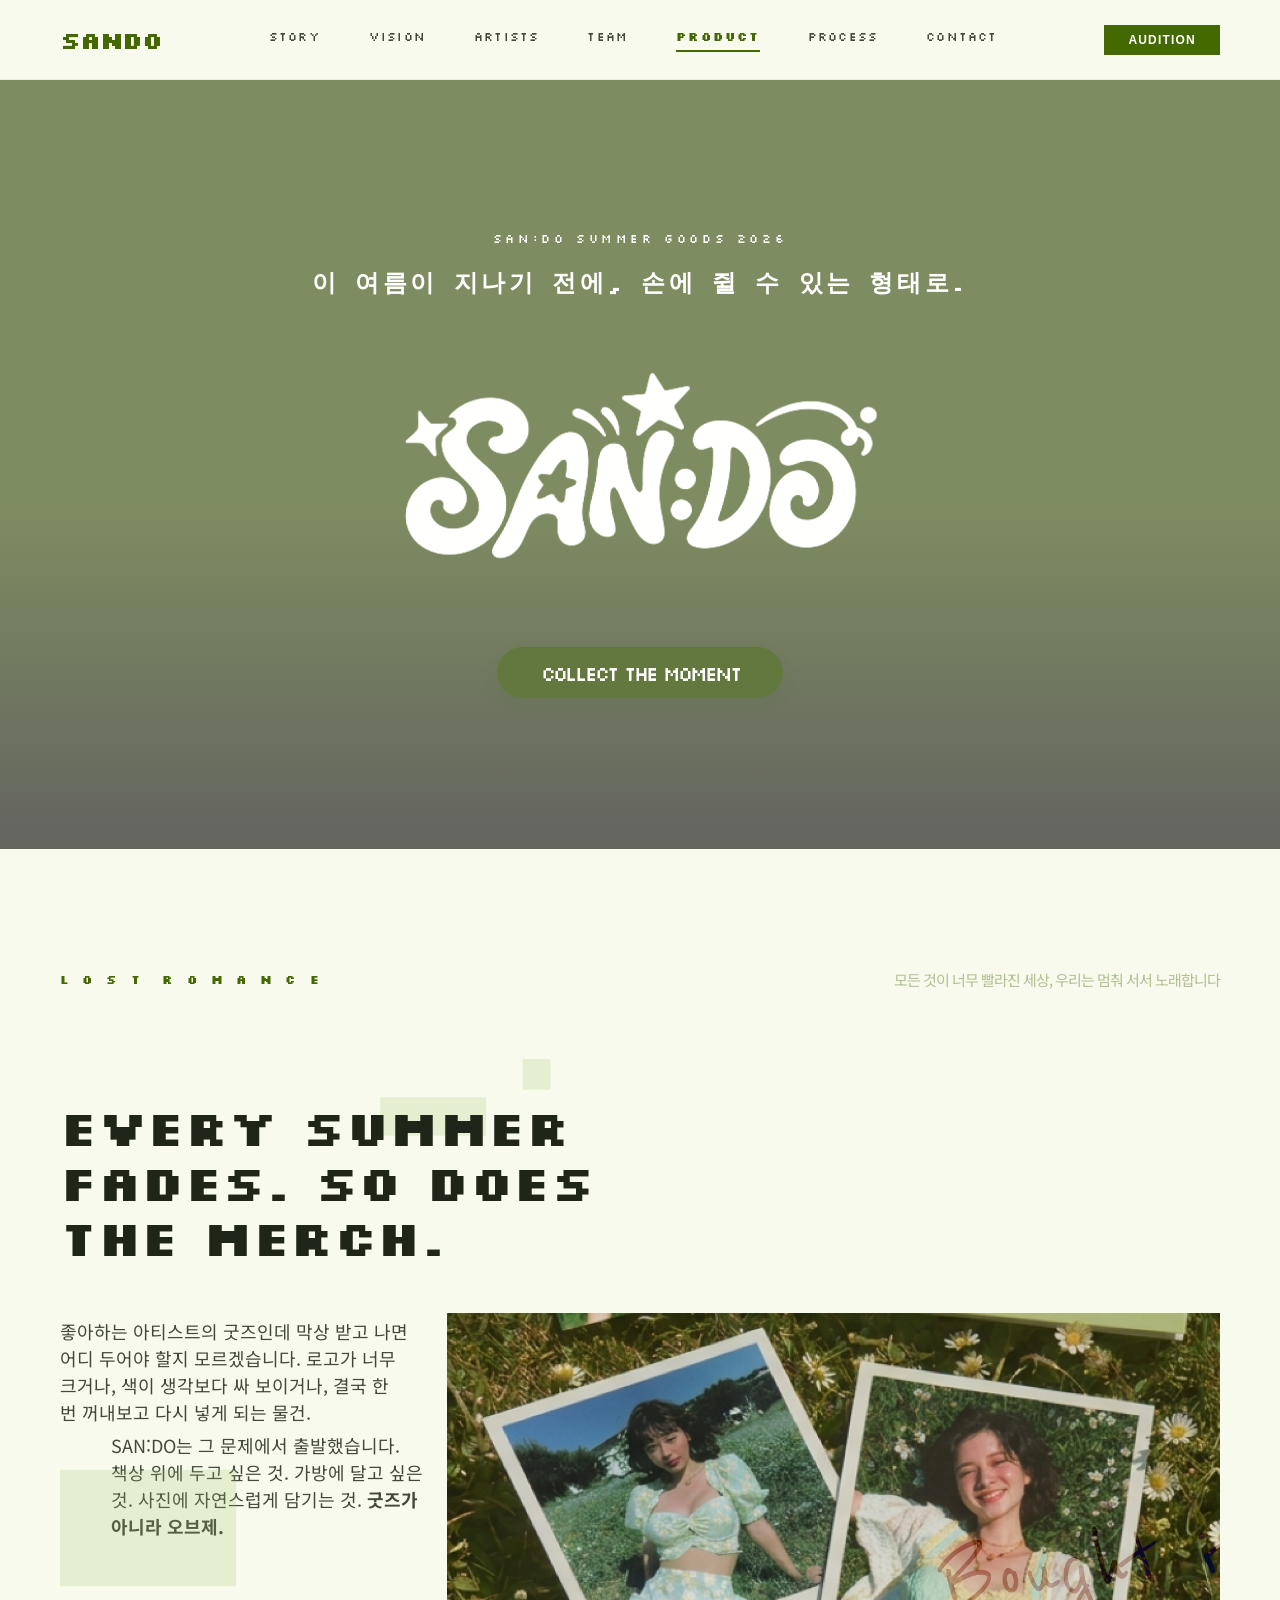
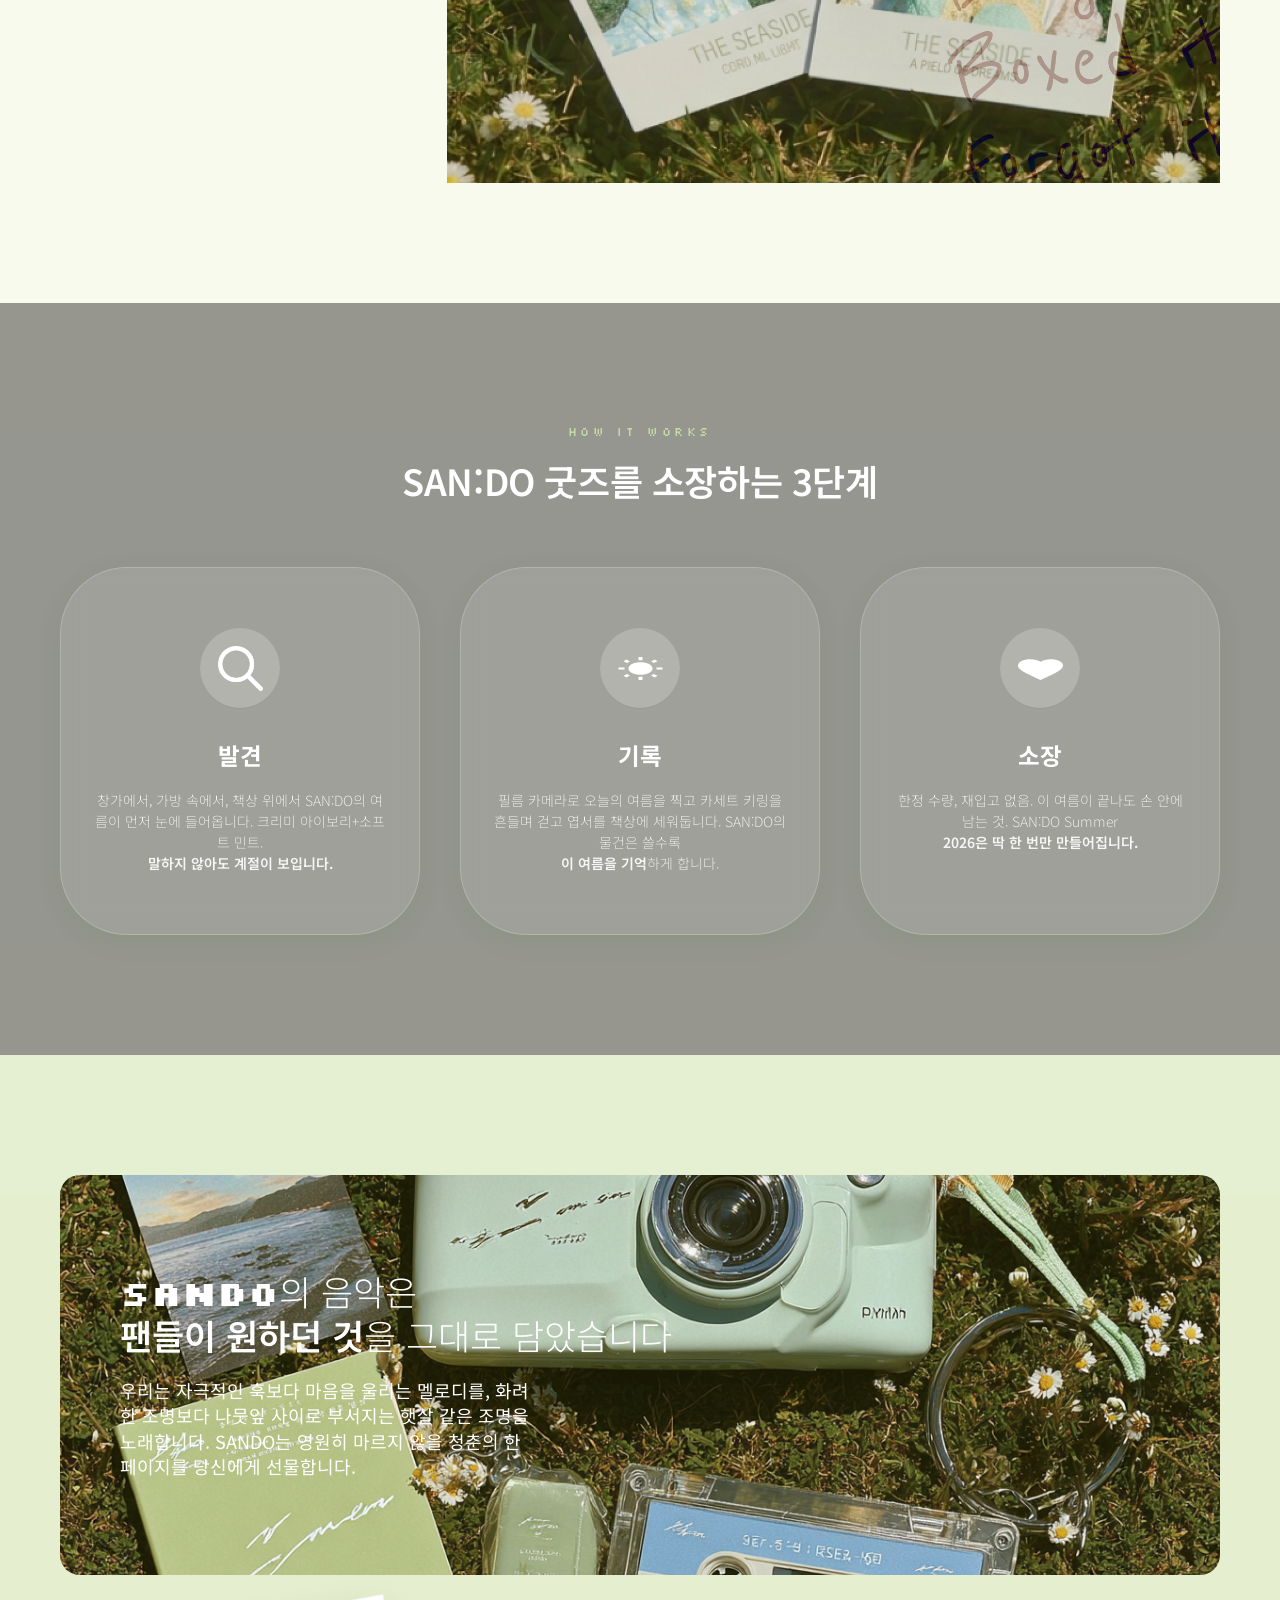
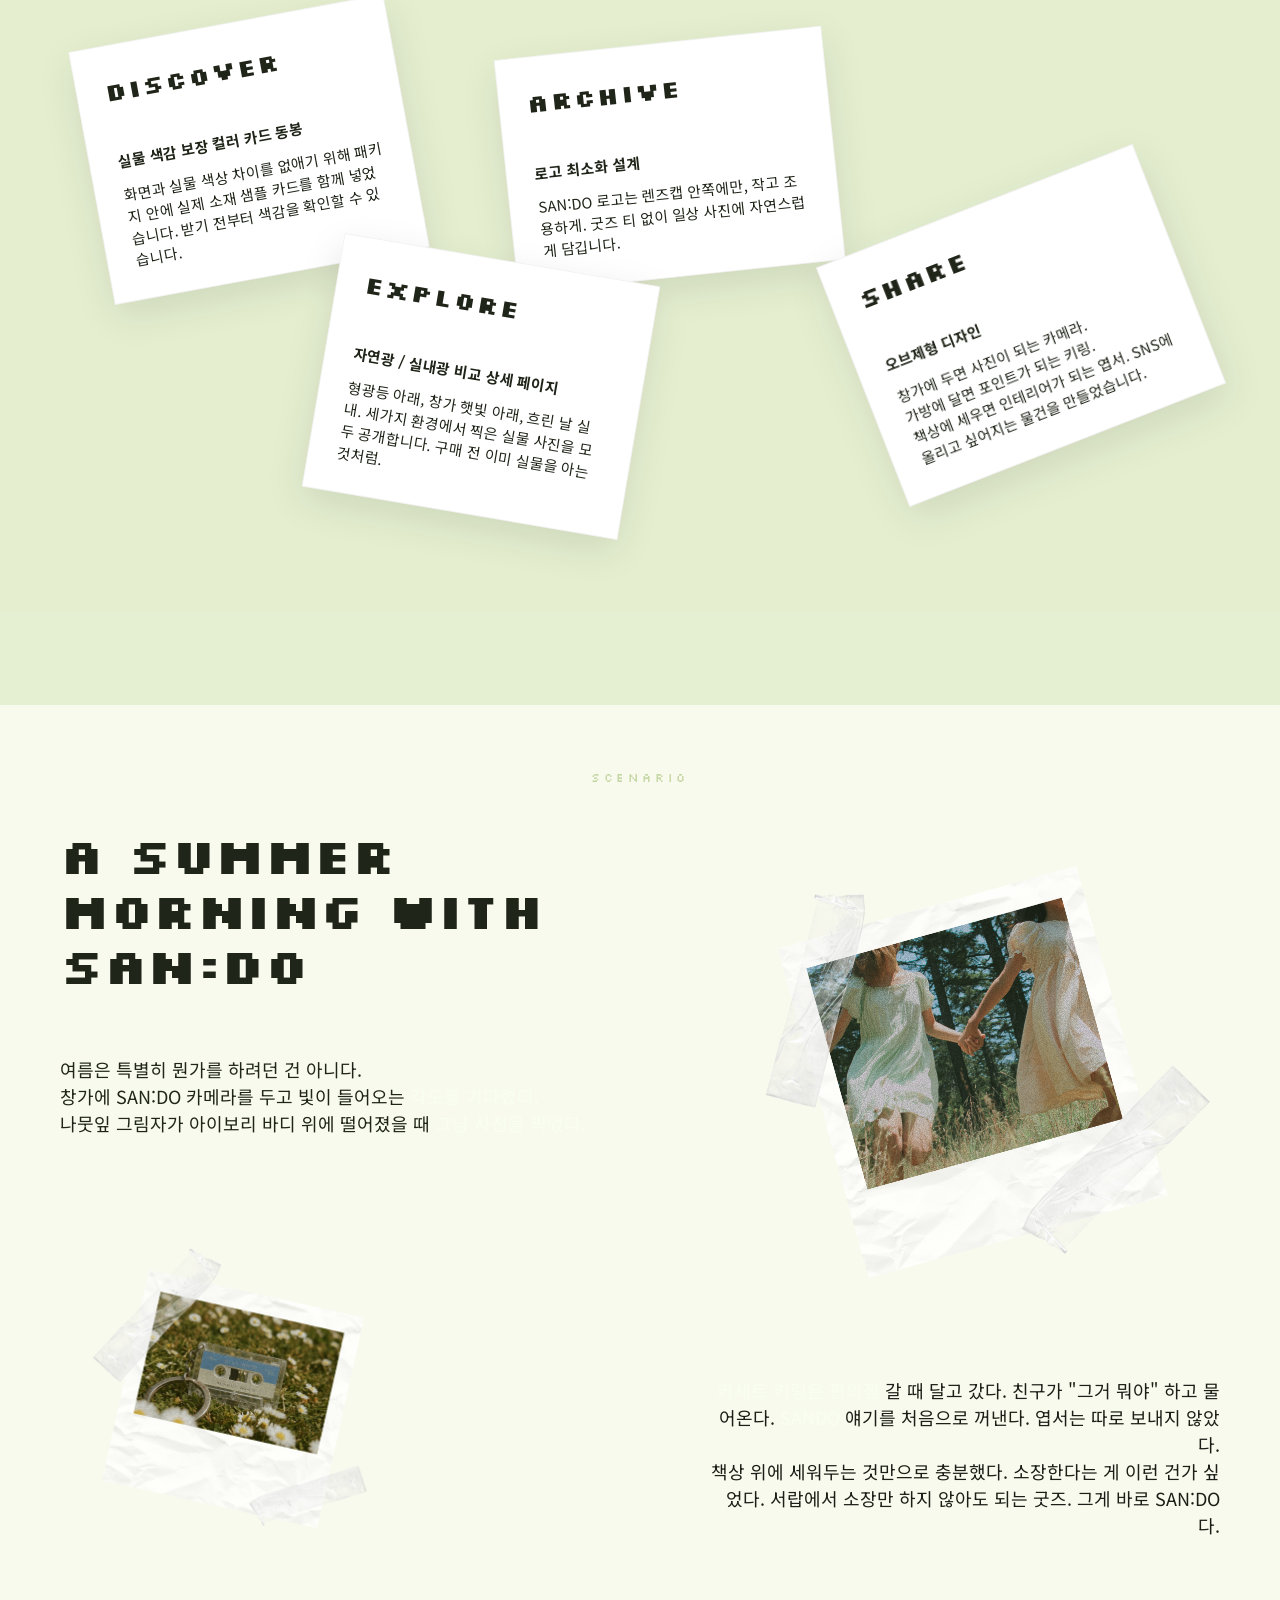
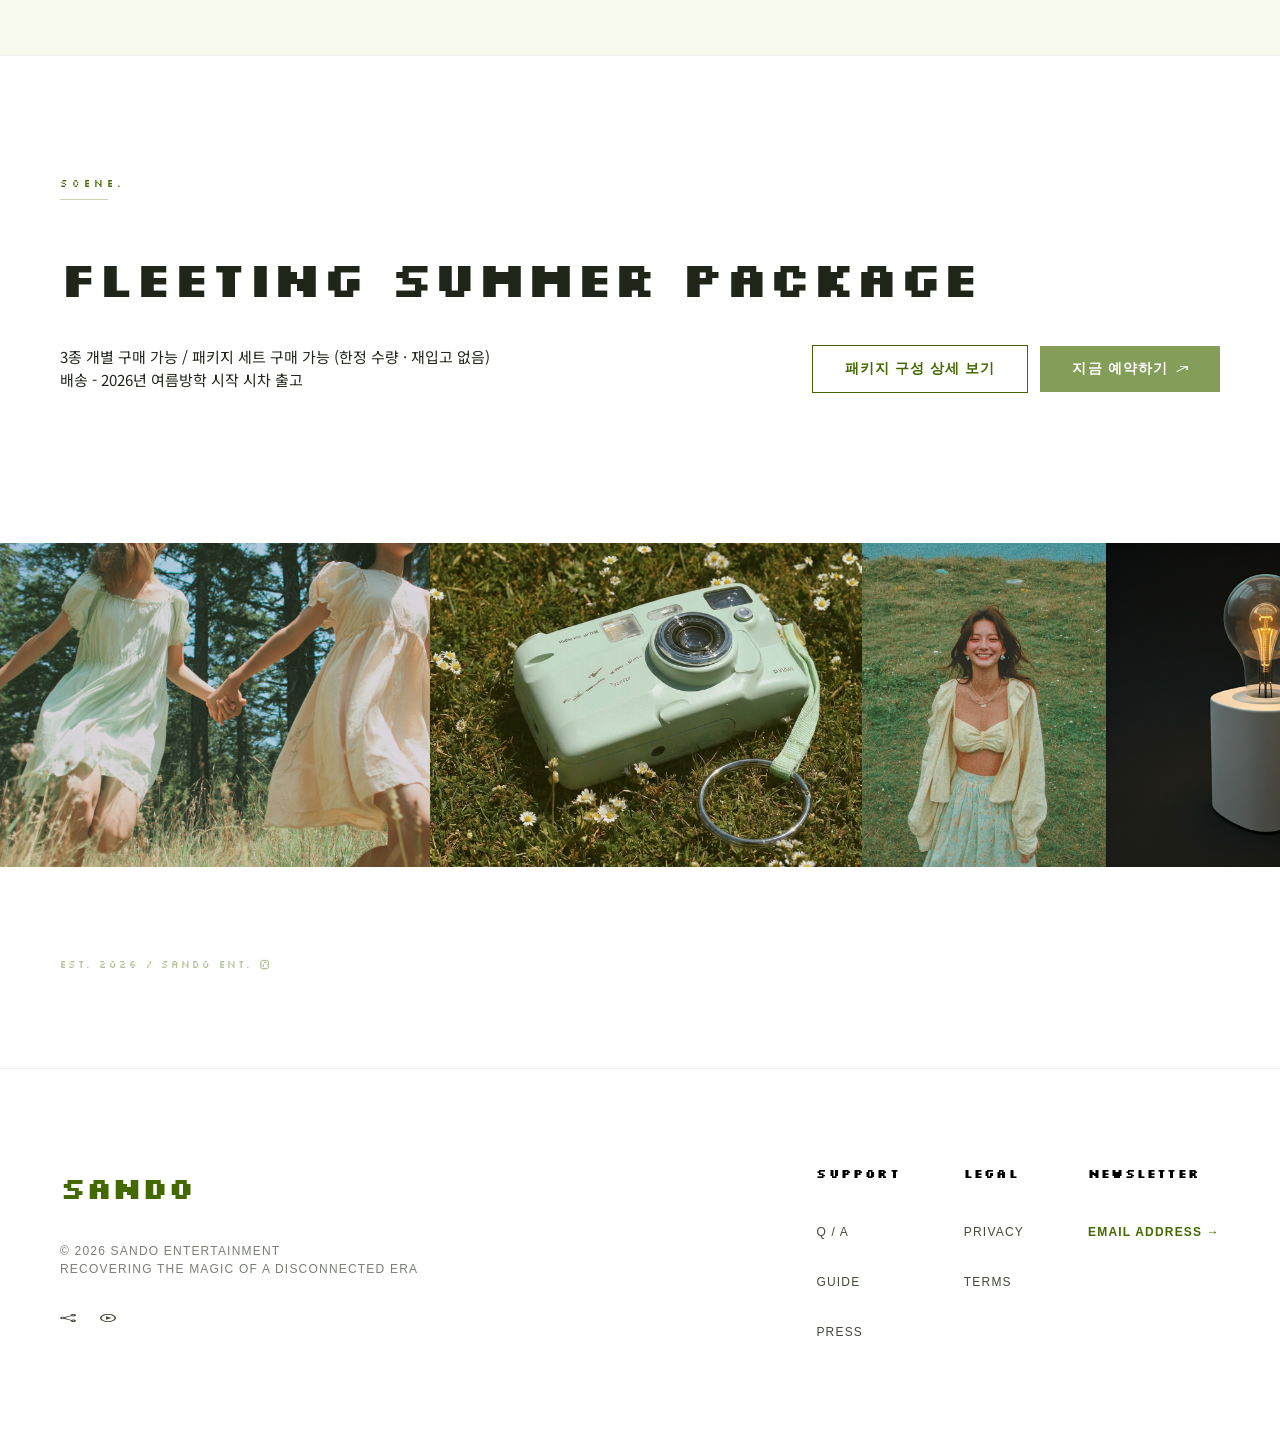
==== commit 677b1f01: "motion26.06.03" ====
--- a/product.html
+++ b/product.html
@@ -8,6 +8,7 @@
     <link rel="preconnect" href="https://fonts.gstatic.com" crossorigin>
     <link href="https://fonts.googleapis.com/css2?family=Noto+Sans+KR:wght@300;400;500;700&family=Silkscreen:wght@400;700&display=swap" rel="stylesheet">
     <link href="https://fonts.googleapis.com/css2?family=Reenie+Beanie&display=swap" rel="stylesheet">
+    <link href="https://unpkg.com/aos@2.3.1/dist/aos.css" rel="stylesheet">
     <link rel="stylesheet" href="style.css">
     <link rel="stylesheet" href="product.css">
 </head>
@@ -33,11 +34,12 @@
         <!-- Product Hero Section -->
         <section class="prod-hero">
             <div class="prod-hero-bg">
-                <img src="./assets/0f5c1de73b6f6106150dd583d5f68030591062e5.png" alt="Misty summer forest">
-                <img src="./assets/3e3a604d1bd790d6f71a1aa79a312eb55eeb90b3.png" alt="Overlay layer" class="overlay">
+                <video autoplay loop muted playsinline>
+                    <source src="./assets/social_young00_dreamy_floating_still_life_video_frame_a_mint_green_v_5d0d145d-1efa-432d-80ba-2ff8dab38961_0.mp4" type="video/mp4">
+                </video>
                 <div class="prod-hero-gradient"></div>
             </div>
-            <div class="prod-hero-content">
+            <div class="prod-hero-content" data-aos="fade-up" data-aos-duration="1500">
                 <p class="h-meta">SAN:DO Summer Goods 2026</p>
                 <h1 class="h-title">이 여름이 지나기 전에, 손에 쥘 수 있는 형태로.</h1>
                 <div class="h-logo">
@@ -50,21 +52,40 @@
         <!-- Product Problem Section (LOST ROMANCE) -->
         <section class="prod-problem">
             <div class="prod-problem-container">
-                <div class="p-header">
-                    <span class="p-sub">LOST ROMANCE</span>
-                    <span class="p-meta">모든 것이 너무 빨라진 세상, 우리는 멈춰 서서 노래합니다</span>
-                </div>
+                <!-- Top metadata -->
+                <div class="p-top-meta" data-aos="fade-down">
+                    <span class="p-lost-romance">L O S T&nbsp;&nbsp;R O M A N C E</span>
+                    <span class="p-top-desc">모든 것이 너무 빨라진 세상, 우리는 멈춰 서서 노래합니다</span>
+                </div>
+                
+                <!-- CSS Grid Layout -->
                 <div class="p-grid">
-                    <h2 class="p-title">EVERY SUMMER FADES.<br>SO DOES HE MERCH.</h2>
-                    <div class="p-text-left">
-                        <p>좋아하는 아티스트의 굿즈인데 막상 받고 나면<br>어디 두어야 할지 모르겠습니다. 로고가 너무<br>크거나, 색이 생각보다 싸 보이거나, 결국 한 번<br>꺼내보고 다시 넣게 되는 물건.</p>
-                    </div>
-                    <div class="p-text-right">
-                        <p>SAN:DO는 그 문제에서 출발했습니다. 책상 위에 두고 싶은 것. 가방에 달고 싶은 것. 사진에 자연스럽게 담기는 것.<br><strong>굿즈가 아니라 오브제.</strong></p>
-                    </div>
-                    <div class="p-polaroid">
-                        <img src="./assets/e24b43c8723f03f35e2521874c37699974aeeafe.png" alt="Vintage polaroids">
-                        <p class="p-polaroid-text">Bought it. Boxed it. Forgot it.</p>
+                    <!-- Glitch SVG Background -->
+                    <div class="p-glitch-bg">
+                        <img src="./assets/6124748a40c16284e0c6af9b0e1dd1a35c80a99c.svg" alt="">
+                    </div>
+                    
+                    <!-- Pixel Font Title -->
+                    <div class="p-title" data-aos="fade-right" data-aos-delay="200">
+                        <h2>EVERY SUMMER FADES. SO DOES<br>THE MERCH.</h2>
+                    </div>
+
+                    <!-- Absolute positioned texts -->
+                    <div class="p-texts" data-aos="fade-up" data-aos-delay="400">
+                        <div class="p-text-1">
+                            <p>좋아하는 아티스트의 굿즈인데 막상 받고 나면 어디 두어야 할지 모르겠습니다. 로고가 너무 크거나, 색이 생각보다 싸 보이거나, 결국 한 번 꺼내보고 다시 넣게 되는 물건.</p>
+                        </div>
+                        <div class="p-text-2">
+                            <p>SAN:DO는 그 문제에서 출발했습니다. 책상 위에 두고 싶은 것. 가방에 달고 싶은 것. 사진에 자연스럽게 담기는 것. <strong>굿즈가 아니라 오브제.</strong></p>
+                        </div>
+                    </div>
+
+                    <!-- Polaroid with handwritten text -->
+                    <div class="p-polaroid-wrapper">
+                        <!-- Main Polaroid image -->
+                        <div class="p-polaroid-img">
+                            <img src="./assets/572dac99bd306c57d9c5802b8e24c16a828185d7.png" alt="Polaroid photos">
+                        </div>
                     </div>
                 </div>
             </div>
@@ -73,16 +94,18 @@
         <!-- Features Bento Grid (How it works) -->
         <section class="prod-features">
             <div class="prod-features-bg">
-                <img src="./assets/0db8ee00f841c1a4d73f439235c188c990d31b74.png" alt="Features Background">
+                <video autoplay loop muted playsinline>
+                    <source src="./assets/social_young00_httpss.mj.run0kiSlE8K5tA_two_teenage_girls_running_ha_ad694206-2928-4992-a312-4cb6a2b0df77_2.mp4" type="video/mp4">
+                </video>
             </div>
             <div class="prod-features-container">
-                <div class="f-header">
+                <div class="f-header" data-aos="fade-up">
                     <p class="f-meta">How it works</p>
                     <h2>SAN:DO 굿즈를 소장하는 3단계</h2>
                 </div>
                 <div class="f-cards">
                     <!-- Card 1 -->
-                    <div class="f-card">
+                    <div class="f-card" data-aos="fade-up" data-aos-delay="100">
                         <div class="f-icon">
                             <img src="./assets/08d0e38753e40133297ec7baf056feb76902c6db.png" alt="Icon Discover" style="filter: brightness(0) invert(1);">
                         </div>
@@ -90,7 +113,7 @@
                         <p>창가에서, 가방 속에서, 책상 위에서 SAN:DO의 여름이 먼저 눈에 들어옵니다. 크리미 아이보리+소프트 민트.<br><strong>말하지 않아도 계절이 보입니다.</strong></p>
                     </div>
                     <!-- Card 2 -->
-                    <div class="f-card">
+                    <div class="f-card" data-aos="fade-up" data-aos-delay="200">
                         <div class="f-icon">
                             <img src="./assets/c31c5b6fe7ed250745d48049320b2f43e3fc1b10.svg" alt="Icon Memory">
                         </div>
@@ -98,7 +121,7 @@
                         <p>필름 카메라로 오늘의 여름을 찍고 카세트 키링을 흔들며 걷고 엽서를 책상에 세워둡니다. SAN:DO의 물건은 쓸수록<br><strong>이 여름을 기억</strong>하게 합니다.</p>
                     </div>
                     <!-- Card 3 -->
-                    <div class="f-card">
+                    <div class="f-card" data-aos="fade-up" data-aos-delay="300">
                         <div class="f-icon">
                             <img src="./assets/3f9572f7a1e01d085c5cf55efbc9a6c4448af354.svg" alt="Icon Keep">
                         </div>
@@ -113,8 +136,8 @@
         <section class="prod-solution">
             <div class="prod-solution-container">
                 <div class="s-header">
-                    <img class="s-header-img" src="./assets/3e3a604d1bd790d6f71a1aa79a312eb55eeb90b3.png" alt="Atmospheric scene">
-                    <div class="s-header-content">
+                    <img class="s-header-img" src="./assets/3e3a604d1bd790d6f71a1aa79a312eb55eeb90b3.png" alt="Atmospheric scene" data-aos="fade-up">
+                    <div class="s-header-content" data-aos="fade-up">
                         <h2>SANDO<span>의 음악은</span><br><strong>팬들이 원하던 것</strong><span>을 그대로 담았습니다</span></h2>
                         <p>우리는 자극적인 훅보다 마음을 울리는 멜로디를, 화려한 조명보다 나뭇잎 사이로 부서지는 햇살 같은 조명을 노래합니다. SANDO는 영원히 마르지 않을 청춘의 한 페이지를 당신에게 선물합니다.</p>
                     </div>
@@ -159,11 +182,13 @@
         <!-- Scenario Section -->
         <section class="prod-scenario">
             <div class="prod-scenario-bg">
-                <img src="./assets/0ff1df46b4c678da892bcd18316c9ffc3228aff6.png" class="sc-bg-1" alt="Girl smiling in field">
+                <video class="sc-bg-1" autoplay loop muted playsinline>
+                    <source src="./assets/social_young00_httpss.mj.runeDUQydXsIO8_--ar_256225_--video_1_--end__798abad2-75af-4a0e-8838-23caf32be7b1_3.mp4" type="video/mp4">
+                </video>
             </div>
             <div class="prod-scenario-container">
-                <p class="sc-meta">Scenario</p>
-                <div class="sc-content-wrapper">
+                <p class="sc-meta" data-aos="fade-right">Scenario</p>
+                <div class="sc-content-wrapper" data-aos="fade-up" data-aos-delay="200">
                     <div class="sc-left">
                         <h2>A SUMMER<br>MORNING WITH<br>SAN:DO</h2>
                         <p>여름은 특별히 뭔가를 하려던 건 아니다.<br>창가에 SAN:DO 카메라를 두고 빛이 들어오는 <span>각도를 기다렸다.</span><br>나뭇잎 그림자가 아이보리 바디 위에 떨어졌을 때 <span>그냥 사진을 찍었다.</span></p>
@@ -178,21 +203,22 @@
             </div>
         </section>
 
-        <!-- CTA & Package Section -->
+        <!-- CTA Section -->
         <section class="prod-cta">
             <div class="prod-cta-container">
                 <div class="c-meta-top">
-                    <p>SAN:DO Summer Goods 2026</p>
+                    <span>SCENE.</span>
                     <div class="c-line"></div>
                 </div>
-                <div class="c-meta-bottom">EST. 2026 / SANDO ENT. ®</div>
                 
-                <div class="c-content">
-                    <h2 class="c-title">FLEETING SUMMER PACKAGE</h2>
-                    <p class="c-desc">2개 이상 구매 시 15% 할인 + 한정 엽서 세트 증정. 재고 소진 시 마감. <br>에픽 - 2026년 여름 컬렉션 한정 캡슐 컬렉션.</p>
-                    <div class="c-actions">
-                        <button class="btn-primary">예약자 우선 구매권 받기</button>
-                        <button class="btn-primary" style="background:transparent; border:1px solid #436900; color:#436900;">구매 안내서 보기 ↗</button>
+                <div class="c-content" data-aos="fade-up">
+                    <h2 class="c-title">Fleeting Summer package</h2>
+                    <div class="c-bottom-row">
+                        <p class="c-desc">3종 개별 구매 가능 / 패키지 세트 구매 가능 (한정 수량 · 재입고 없음) <br>배송 - 2026년 여름방학 시작 시차 출고</p>
+                        <div class="c-actions">
+                            <button class="btn-primary" style="background:transparent; border:1px solid #436900; color:#436900;">패키지 구성 상세 보기</button>
+                            <button class="btn-primary" style="background:rgba(67,105,0,0.65); border:none; color:white; display:flex; align-items:center; gap:8px;">지금 예약하기 <img src="./assets/61a35f6481a9813a54b1b77d275d8791fe1ab130.svg" alt="arrow"></button>
+                        </div>
                     </div>
                 </div>
             </div>
@@ -214,6 +240,7 @@
                 </div>
             </div>
         </section>
+        <div class="c-meta-bottom">EST. 2026 / SANDO ENT. ®</div>
     </main>
 
     <!-- Footer -->
@@ -249,5 +276,13 @@
             </div>
         </div>
     </footer>
+    <script src="https://unpkg.com/aos@2.3.1/dist/aos.js"></script>
+    <script>
+        AOS.init({
+            duration: 1000,
+            once: true,
+            offset: 50
+        });
+    </script>
 </body>
 </html>
--- a/style.css
+++ b/style.css
@@ -49,7 +49,7 @@
 
 .header-container {
     width: 100%;
-    max-width: 1280px;
+    /* max-width: 1280px; removed for full width */
     padding: 0 60px;
     display: flex;
     align-items: center;
@@ -190,7 +190,7 @@
 
 .problem-container {
     width: 100%;
-    max-width: 1280px;
+    /* max-width: 1280px; removed for full width */
     padding: 0 60px;
     margin: 0 auto;
     position: relative;
@@ -222,19 +222,18 @@
     display: flex;
     justify-content: space-between;
     position: relative;
-    height: 574px;
+    /* height removed to be driven by aspect-ratio of children */
 }
 
 .problem-text {
     position: relative;
-    width: 482px;
-    height: 100%;
+    width: 41.5%;
 }
 
 .problem-title {
     position: absolute;
     left: 0;
-    top: 76px;
+    top: 13%;
     transform: translateY(-50%);
     font-family: var(--font-silk);
     font-size: 48px;
@@ -251,10 +250,10 @@
 
 .problem-desc {
     position: absolute;
-    left: 126px;
-    top: 264px;
+    left: 26%;
+    top: 46%;
     transform: translateY(-50%);
-    width: 348px;
+    width: 72%;
     font-size: 18px;
     color: var(--dark-text);
     line-height: 1.5;
@@ -263,61 +262,61 @@
 
 .problem-tape-1 {
     position: absolute;
-    left: 7px;
-    top: 361px;
-    width: 103px;
-    height: 37px;
+    left: 1.5%;
+    top: 63%;
+    width: 21.4%;
+    aspect-ratio: 103 / 37;
     background: rgba(151,196,89,0.2);
 }
 
 .problem-tape-2 {
     position: absolute;
-    left: 355px;
-    top: 537px;
-    width: 103px;
-    height: 37px;
+    left: 73.6%;
+    top: 93.5%;
+    width: 21.4%;
+    aspect-ratio: 103 / 37;
     background: rgba(151,196,89,0.2);
 }
 
 .problem-image {
     position: relative;
-    width: 650px;
-    height: 100%;
+    width: 56%;
+    aspect-ratio: 650 / 574;
 }
 
 .vintage-tape {
     position: absolute;
     left: 0;
-    top: 117px;
-    width: 312px;
-    height: 416px;
+    top: 20.4%;
+    width: 48%;
+    aspect-ratio: 312 / 416;
 }
 .vintage-tape img { width: 100%; height: 100%; object-fit: cover; }
 
 .blurred-city {
     position: absolute;
-    left: 323px;
+    left: 49.7%;
     top: 0;
-    width: 308px;
-    height: 411px;
+    width: 47.4%;
+    aspect-ratio: 308 / 411;
 }
 .blurred-city img { width: 100%; height: 100%; object-fit: cover; }
 
 .problem-tape-3 {
     position: absolute;
-    left: 1px;
-    top: 24px;
-    width: 51px;
-    height: 19px;
+    left: 0.15%;
+    top: 4.2%;
+    width: 7.8%;
+    aspect-ratio: 51 / 19;
     background: rgba(151,196,89,0.2);
 }
 
 .problem-tape-4 {
     position: absolute;
     left: 0;
-    top: 57px;
-    width: 103px;
-    height: 37px;
+    top: 10%;
+    width: 15.8%;
+    aspect-ratio: 103 / 37;
     background: rgba(151,196,89,0.2);
 }
 
@@ -329,7 +328,7 @@
 
 .solution-container {
     width: 100%;
-    max-width: 1280px;
+    /* max-width: 1280px; removed for full width */
     padding: 0 60px;
     margin: 0 auto;
     display: grid;
@@ -418,7 +417,7 @@
 
 .features-header {
     width: 100%;
-    max-width: 1280px;
+    /* max-width: 1280px; removed for full width */
     padding: 0 60px;
     margin: 0 auto;
     display: flex;
@@ -445,7 +444,7 @@
 }
 
 .features-desc-box {
-    max-width: 448px;
+    width: 38.6%;
     font-size: 16px;
     color: var(--dark-text);
     margin-top: 32px;
@@ -453,7 +452,7 @@
 
 .features-grid {
     width: 100%;
-    max-width: 1280px;
+    /* max-width: 1280px; removed for full width */
     padding: 0 60px;
     margin: 0 auto;
     display: grid;
@@ -544,7 +543,7 @@
     position: relative;
     z-index: 2;
     width: 100%;
-    max-width: 1280px;
+    /* max-width: 1280px; removed for full width */
     padding: 0 60px;
     margin: 0 auto;
 }
@@ -552,7 +551,7 @@
 .process-box {
     background: rgba(255, 255, 255, 0.7);
     border-left: 8px solid var(--primary-green);
-    max-width: 672px;
+    width: 57.9%;
     padding: 64px 64px 64px 72px;
 }
 
@@ -594,7 +593,7 @@
 /* CTA Section */
 .cta-section {
     position: relative;
-    height: 800px;
+    aspect-ratio: 1440 / 800;
     background-color: #f5f5f5;
     overflow: hidden;
     border-top: 1px solid #e5e7eb;
@@ -615,27 +614,30 @@
 
 .cta-text-bg {
     position: absolute;
-    top: 42%;
+    top: 45%;
     left: 50%;
     transform: translate(-50%, -50%);
     font-family: var(--font-silk);
-    font-size: 260px;
+    font-size: 18.5vw;
     color: rgba(255, 254, 234, 0.76);
     line-height: 0.8;
     text-align: center;
-    letter-spacing: -20px;
+    letter-spacing: -1vw;
     z-index: 1;
     pointer-events: none;
     white-space: nowrap;
+    width: 100%;
+    padding: 0 60px;
+    box-sizing: border-box;
 }
 
 .cta-girl {
     position: absolute;
-    top: -127px;
+    bottom: -3%;
     left: 50%;
     transform: translateX(-50%);
-    width: 1299px;
-    height: 866px;
+    width: 100%;
+    aspect-ratio: 1299 / 866;
     z-index: 2;
     pointer-events: none;
 }
@@ -647,7 +649,7 @@
 
 .cta-container {
     width: 100%;
-    max-width: 1280px;
+    /* max-width: 1280px; removed for full width */
     height: 100%;
     margin: 0 auto;
     position: relative;
@@ -750,7 +752,7 @@
 
 .footer-container {
     width: 100%;
-    max-width: 1280px;
+    /* max-width: 1280px; removed for full width */
     padding: 0 60px;
     margin: 0 auto;
     display: flex;
@@ -937,9 +939,15 @@
     gap: 128px;
 }
 
+.team-section-header-wrap {
+    border-bottom: 1px solid rgba(195, 201, 181, 0.5);
+    padding: 0 60px;
+}
+
 .team-section-header {
-    border-bottom: 1px solid rgba(195, 201, 181, 0.5);
-    padding-bottom: 24px;
+    max-width: 1280px;
+    margin: 0 auto;
+    padding: 80px 0;
 }
 
 .team-section-index {
@@ -959,31 +967,42 @@
     letter-spacing: -2.4px;
 }
 
+.team-members-section {
+    padding: 120px 60px;
+}
+
+.team-members-container {
+    max-width: 1280px;
+    margin: 0 auto;
+    display: flex;
+    flex-direction: column;
+    gap: 120px;
+}
+
 .team-member-card {
-    display: grid;
-    grid-template-columns: 1fr 1fr;
-    gap: 48px;
+    display: flex;
+    flex-direction: row;
+    gap: 80px;
+    align-items: flex-start;
+}
+
+.member-image-bg {
+    background-color: transparent;
+    width: 400px;
+    height: 400px;
+    flex-shrink: 0;
+    display: flex;
+    justify-content: center;
     align-items: center;
 }
 
-.member-image-bg {
-    background-color: #f3f5e8;
-    height: 600px;
-    width: 100%;
-    display: flex;
-    justify-content: center;
-    overflow: hidden;
-    position: relative;
-}
-
 .member-image {
     width: 100%;
     height: 100%;
-    object-fit: cover;
+    object-fit: contain;
 }
 
 .member-info {
-    max-width: 576px;
     display: flex;
     flex-direction: column;
     align-items: flex-start;
@@ -991,82 +1010,89 @@
 
 .member-name-en {
     font-family: var(--font-silk);
-    font-size: 32px;
-    font-weight: 700;
-    color: var(--primary-green);
-    letter-spacing: -0.32px;
+    font-size: 25.8px;
+    font-weight: 400;
+    color: #1a1d15;
+    letter-spacing: -0.25px;
     margin-bottom: 4px;
 }
 
 .member-name-kr {
-    font-size: 48px;
-    font-weight: 500;
+    font-size: 38.7px;
+    font-weight: 400;
+    font-family: 'Galmuri11', sans-serif;
     color: #1a1d15;
-    margin-bottom: 8px;
+    margin-bottom: 16px;
     line-height: 1.2;
 }
 
 .member-role {
     font-family: var(--font-silk);
-    font-size: 13px;
+    font-size: 12.6px;
     color: var(--primary-green);
     letter-spacing: 1.3px;
-    margin-bottom: 16px;
+    margin-bottom: 24px;
 }
 
 .member-desc {
     font-size: 16px;
-    color: var(--dark-text);
+    color: #43493a;
     margin-bottom: 24px;
-    line-height: 1.6;
+    line-height: 1.4;
 }
 
 .member-tag {
-    background-color: #c2f280;
+    background-color: transparent;
     color: #112000;
     font-family: var(--font-silk);
-    font-size: 12px;
+    font-size: 9.6px;
     font-weight: 700;
-    padding: 4px 8px;
-    letter-spacing: -0.6px;
-}
-
-/* Goal Section */
-.contact-section {
+    padding: 3px 6px;
+    border: 1px solid #112000;
+    letter-spacing: -0.5px;
+}
+
+/* Our Goal Section */
+.our-goal-section {
     background-color: #edefe2;
-    padding: 60px;
-    display: flex;
-    justify-content: flex-start;
     border-top: 1px solid rgba(195, 201, 181, 0.3);
     border-bottom: 1px solid rgba(195, 201, 181, 0.3);
+    position: relative;
+    padding: 340px 60px 140px 60px;
+    overflow: hidden;
+    display: flex;
+    justify-content: center;
+    z-index: 1; /* Establish stacking context */
+}
+
+.goal-bg-text {
+    position: absolute;
+    top: 160px;
+    left: 50%;
+    transform: translate(-50%, -50%);
+    font-family: var(--font-silk);
+    font-size: 250px;
+    color: #436900;
+    white-space: nowrap;
+    z-index: -1; /* Push behind the container */
+    pointer-events: none;
+    letter-spacing: -8.4px;
+    line-height: 1;
 }
 
 .goal-container {
-    max-width: 896px;
-    margin-left: 10%;
-}
-
-.goal-title-en {
-    font-family: var(--font-silk);
-    font-size: 64px;
-    font-weight: 400;
-    color: var(--primary-green);
-    letter-spacing: -3.2px;
-    margin-bottom: 8px;
-}
-
-.goal-title-kr {
-    font-size: 32px;
-    font-weight: 700;
-    color: #1a1d15;
-    margin-bottom: 24px;
+    position: relative;
+    z-index: 10; /* Bring to front */
+    max-width: 1280px;
+    width: 100%;
 }
 
 .goal-content p {
-    font-size: 18px;
-    color: var(--dark-text);
-    margin-bottom: 48px;
-    line-height: 1.8;
+    font-size: 24px;
+    color: #43493a;
+    line-height: 1.6;
+    margin-bottom: 60px;
+    max-width: 900px;
 }
 
 .goal-tags {
@@ -1075,9 +1101,9 @@
 }
 
 .goal-tags span {
-    background-color: var(--light-bg);
+    background-color: #f9faee;
     border: 1px solid rgba(195, 201, 181, 0.5);
-    padding: 8px 16px;
+    padding: 9px 17px;
     font-family: var(--font-silk);
     font-size: 14px;
     font-weight: 700;
--- a/product.css
+++ b/product.css
@@ -11,7 +11,7 @@
 /* 1. Hero Section */
 .prod-hero {
     position: relative;
-    height: 865px;
+    aspect-ratio: 1440 / 865;
     display: flex;
     justify-content: center;
     align-items: center;
@@ -25,7 +25,8 @@
     z-index: 0;
 }
 
-.prod-hero-bg img {
+.prod-hero-bg img,
+.prod-hero-bg video {
     width: 100%;
     height: 100%;
     object-fit: cover;
@@ -50,7 +51,7 @@
     flex-direction: column;
     align-items: center;
     gap: 16px;
-    max-width: 1152px;
+    width: 80%;
 }
 
 .h-meta {
@@ -72,8 +73,8 @@
 }
 
 .h-logo {
-    width: 575px;
-    height: 286px;
+    width: 50%;
+    aspect-ratio: 575 / 286;
     margin: 30px 0;
 }
 
@@ -104,99 +105,141 @@
 }
 
 .prod-problem-container {
-    max-width: 1280px;
+    width: 100%;
     padding: 0 60px;
     margin: 0 auto;
 }
 
-.p-header {
+/* Top Metadata */
+.p-top-meta {
     display: flex;
     justify-content: space-between;
     align-items: center;
-    margin-bottom: 60px;
-}
-
-.p-sub {
-    font-family: var(--font-silk);
+    margin-bottom: 68px;
+}
+
+.p-lost-romance {
+    font-family: 'Silkscreen', cursive;
     font-size: 12px;
     color: #436900;
     letter-spacing: 3.6px;
-    text-transform: uppercase;
-}
-
-.p-meta {
+    font-weight: 700;
+}
+
+.p-top-desc {
+    font-family: var(--font-pretendard);
     font-size: 15px;
     color: rgba(67, 105, 0, 0.4);
     letter-spacing: -1px;
 }
 
+/* Grid Layout */
 .p-grid {
     display: grid;
-    grid-template-columns: 1fr 1fr;
-    grid-template-areas:
-        "title tape"
-        "left  tape"
-        "right tape";
-    gap: 20px 40px;
-    min-height: 724px;
-}
-
+    grid-template-columns: repeat(6, 1fr);
+    grid-template-rows: repeat(3, 1fr);
+    aspect-ratio: 1160 / 724;
+    position: relative;
+    gap: 0;
+}
+
+/* Glitch Background */
+.p-glitch-bg {
+    position: absolute;
+    left: 0;
+    top: 0;
+    width: 61%;
+    aspect-ratio: 462 / 460;
+    pointer-events: none;
+    z-index: 1;
+}
+
+.p-glitch-bg img {
+    width: 100%;
+    height: 100%;
+}
+
+/* Title */
 .p-title {
-    grid-area: title;
+    grid-column: 1 / span 3;
+    z-index: 2;
+    padding-top: 40px;
+    position: relative;
+    width: 100%;
+    display: flex;
+    flex-direction: column;
+    justify-content: center;
+}
+
+.p-title h2 {
     font-family: 'Silkscreen', cursive;
     font-size: 50px;
     color: #202519;
     letter-spacing: -0.5px;
     line-height: 1.1;
-    margin-bottom: 40px;
+    margin: 0;
     text-transform: uppercase;
 }
 
-.p-text-left {
-    grid-area: left;
-    max-width: 348px;
-}
-
-.p-text-right {
-    grid-area: right;
-    max-width: 326px;
-    margin-left: 51px;
-}
-
-.p-text-left p, .p-text-right p {
+/* Absolute Texts */
+.p-texts {
+    grid-column: 1 / span 3;
+    grid-row: 2;
+    position: relative;
+    align-self: stretch;
+    justify-self: stretch;
+    color: #43493a;
     font-size: 18px;
-    color: #43493a;
+    font-family: var(--font-pretendard);
+}
+
+.p-texts p {
+    word-break: keep-all;
     line-height: 1.5;
-}
-
-.p-polaroid {
-    grid-area: tape;
-    position: relative;
-    width: 100%;
-    height: 100%;
-    display: flex;
-    justify-content: center;
-    align-items: center;
-}
-
-.p-polaroid img {
-    position: absolute;
-    width: 150%;
-    height: auto;
-    object-fit: contain;
-    left: -20%;
+    margin: 0;
+    font-size: 18px;
+}
+
+.p-text-1 {
+    position: absolute;
+    left: 0;
+    top: 4.2vw;
+    width: 60%;
+}
+
+.p-text-2 {
+    position: absolute;
+    left: 8.8%;
+    top: 13.1vw;
+    width: 56.2%;
+}
+
+.p-text-2 p strong {
+    font-weight: 700;
+}
+
+/* Polaroid Wrapper */
+.p-polaroid-wrapper {
+    position: relative;
+    grid-column: 3 / span 4;
+    justify-self: end;
+    width: 100%;
+    aspect-ratio: 757 / 460;
+}
+
+.p-polaroid-img {
+    position: absolute;
+    top: 0;
+    left: 0;
+    width: 100%;
+    height: 100%;
     z-index: 1;
 }
 
-.p-polaroid-text {
-    position: absolute;
-    font-family: 'Reenie Beanie', cursive;
-    font-size: 96px;
-    color: #223836;
-    transform: rotate(-6.54deg);
-    z-index: 2;
-    top: 50%;
-    left: 40%;
+.p-polaroid-img img {
+    width: 100%;
+    height: 100%;
+    object-fit: cover;
 }
 
 /* 3. Features Section */
@@ -212,7 +255,8 @@
     z-index: 0;
 }
 
-.prod-features-bg img {
+.prod-features-bg img,
+.prod-features-bg video {
     width: 100%;
     height: 100%;
     object-fit: cover;
@@ -228,7 +272,7 @@
 .prod-features-container {
     position: relative;
     z-index: 1;
-    max-width: 1280px;
+    width: 100%;
     padding: 0 60px;
     margin: 0 auto;
 }
@@ -321,7 +365,7 @@
 .prod-solution-container {
     position: relative;
     z-index: 1;
-    max-width: 1280px;
+    width: 100%;
     padding: 0 60px;
     margin: 0 auto;
 }
@@ -331,6 +375,10 @@
     margin-bottom: 60px;
     overflow: hidden;
     border-radius: 20px;
+    aspect-ratio: 1160 / 400;
+    display: flex;
+    flex-direction: column;
+    justify-content: center;
 }
 
 .s-header-img {
@@ -369,23 +417,23 @@
 .s-header p {
     font-size: 18px;
     color: white;
-    max-width: 470px;
+    width: 40.5%;
     line-height: 1.4;
 }
 
 .s-scatter-grid {
     position: relative;
-    height: 550px;
-    max-width: 1160px;
+    width: 100%;
+    aspect-ratio: 1160 / 550;
     margin: 0 auto;
 }
 
 .s-item {
     position: absolute;
-    border: 1.2px solid rgba(0, 0, 0, 0.05);
+    border: max(1px, 0.1vw) solid rgba(0, 0, 0, 0.05);
     background: white;
-    padding: 28px;
-    box-shadow: 0 10px 30px rgba(0,0,0,0.1);
+    padding: 2.18vw;
+    box-shadow: 0 1vw 3vw rgba(0,0,0,0.1);
 }
 
 .s-border-bg {
@@ -405,29 +453,28 @@
 
 .s-item h3 {
     font-family: var(--font-silk);
-    font-size: 24.6px;
+    font-size: 1.92vw;
     text-transform: uppercase;
-    letter-spacing: 1.47px;
-    margin-bottom: 40px;
+    letter-spacing: 0.11vw;
+    margin-bottom: 3.12vw;
 }
 
 .s-item h4 {
-    font-size: 14.7px;
+    font-size: 1.15vw;
     font-weight: 700;
-    margin-bottom: 12px;
+    margin-bottom: 0.93vw;
 }
 
 .s-item p {
-    font-size: 14.7px;
+    font-size: 1.15vw;
     line-height: 1.5;
 }
 
 /* Scattered Coordinates (from Figma) */
-.s-discover { left: 0; top: -14px; transform: rotate(-10.45deg); width: 320px; }
-
-.s-archive { left: 50%; top: -10px; transform: rotate(-6.03deg) translateX(-50%); width: 330px; }
-.s-explore { left: 20%; top: 224px; transform: rotate(9.62deg); width: 320px; z-index: 2; }
-.s-share { right: 0; top: 163px; transform: rotate(-21.36deg); width: 340px; }
+.s-discover { left: 2.5%; top: -2.5%; transform: rotate(-10.45deg); width: 27.6%; }
+.s-archive { left: 52.5%; top: -1.8%; transform: rotate(-6.03deg) translateX(-50%); width: 28.4%; }
+.s-explore { left: 22.5%; top: 40.7%; transform: rotate(9.62deg); width: 27.6%; z-index: 2; }
+.s-share { left: 68.2%; top: 29.6%; transform: rotate(-21.36deg); width: 29.3%; }
 
 @media (max-width: 1000px) {
     .s-scatter-grid {
@@ -447,8 +494,8 @@
 /* 5. Scenario Section */
 .prod-scenario {
     position: relative;
-    height: 835px;
-    padding: 60px 0;
+    aspect-ratio: 1280 / 950;
+    padding: 5vw 0;
     overflow: hidden;
 }
 
@@ -468,7 +515,7 @@
 .prod-scenario-container {
     position: relative;
     z-index: 1;
-    max-width: 1280px;
+    width: 100%;
     padding: 0 60px;
     margin: 0 auto;
     height: 100%;
@@ -482,6 +529,7 @@
     color: #c6d8a6;
     letter-spacing: 3.6px;
     text-transform: uppercase;
+    text-align: center;
     margin-bottom: 40px;
 }
 
@@ -493,7 +541,7 @@
 
 .sc-left {
     align-self: flex-start;
-    max-width: 540px;
+    width: 46.5%;
 }
 
 .sc-left h2 {
@@ -502,7 +550,7 @@
     color: #202519;
     letter-spacing: -0.5px;
     line-height: 1.1;
-    margin-bottom: 40px;
+    margin-bottom: 64px;
 }
 
 .sc-left p {
@@ -514,10 +562,10 @@
 
 .sc-right {
     align-self: flex-end;
-    max-width: 514px;
+    width: 44.3%;
     text-align: right;
     margin-top: auto;
-    margin-bottom: 50px;
+    margin-bottom: 4vw;
 }
 
 .sc-right p {
@@ -540,15 +588,15 @@
 }
 
 .sc-float-left {
-    width: 343px;
-    left: 60px;
-    top: 55%;
+    width: 29.5%;
+    left: 0;
+    top: 50%;
 }
 
 .sc-float-right {
-    width: 463px;
-    right: 60px;
-    top: -10%;
+    width: 40%;
+    right: 0;
+    top: 5%;
 }
 
 /* 6. CTA & Package Section */
@@ -560,20 +608,18 @@
 }
 
 .prod-cta-container {
-    max-width: 1280px;
+    width: 100%;
     padding: 0 60px;
     margin: 0 auto;
     position: relative;
 }
 
 .c-meta-top {
-    position: absolute;
-    top: 0;
-    left: 0;
     font-family: var(--font-silk);
     font-size: 10px;
     color: #436900;
     letter-spacing: 4px;
+    margin-bottom: 40px;
 }
 .c-line {
     width: 48px;
@@ -583,50 +629,69 @@
 }
 
 .c-meta-bottom {
-    position: absolute;
-    bottom: 0;
-    left: 0;
+    position: relative;
+    text-align: left;
+    padding: 25px 60px 96px 60px;
     font-family: var(--font-silk);
     font-size: 10px;
     color: rgba(67, 105, 0, 0.4);
     letter-spacing: 2px;
+    text-transform: uppercase;
+    background: white;
 }
 
 .c-content {
     display: flex;
     flex-direction: column;
-    align-items: flex-end;
-    text-align: right;
-    margin-bottom: 60px;
+    align-items: flex-start;
+    text-align: left;
+    margin-bottom: 30px;
 }
 
 .c-title {
     font-family: 'Silkscreen', cursive;
-    font-size: 24px;
+    font-size: 50px;
     color: #202519;
-    letter-spacing: 2.4px;
-    margin-bottom: 12px;
+    letter-spacing: -0.5px;
+    margin-bottom: 30px;
+}
+
+.c-bottom-row {
+    display: flex;
+    width: 100%;
+    justify-content: space-between;
+    align-items: center;
+    gap: 40px;
 }
 
 .c-desc {
-    font-size: 13px;
-    color: #43493a;
-    line-height: 1.6;
-    margin-bottom: 30px;
+    font-size: 15px;
+    color: #202519;
+    line-height: 1.5;
+    margin-bottom: 0;
 }
 
 .c-actions {
     display: flex;
-    gap: 16px;
+    align-items: center;
+    gap: 12px;
 }
 
 .c-actions .btn-primary {
-    padding: 12px 24px;
-    letter-spacing: 1px;
+    padding: 14px 32px;
+    letter-spacing: 1.1px;
+    font-weight: 600;
+    font-size: 14px;
+}
+
+.c-actions img {
+    width: 12px;
+    height: 12px;
+    object-fit: contain;
 }
 
 .c-images-marquee {
-    margin-top: 60px;
+    margin-top: 0;
     overflow: hidden;
     white-space: nowrap;
     width: 100%;
@@ -634,12 +699,12 @@
 
 .marquee-track {
     display: inline-flex;
-    gap: 20px;
+    gap: 0;
     animation: marquee-scroll 20s linear infinite;
 }
 
 .marquee-track img {
-    height: 250px;
+    height: 324px;
     width: auto;
     object-fit: cover;
     flex-shrink: 0;
@@ -647,5 +712,5 @@
 
 @keyframes marquee-scroll {
     0% { transform: translateX(0); }
-    100% { transform: translateX(calc(-50% - 10px)); } /* -50% of the entire track minus half the gap */
-}
+    100% { transform: translateX(-50%); }
+}
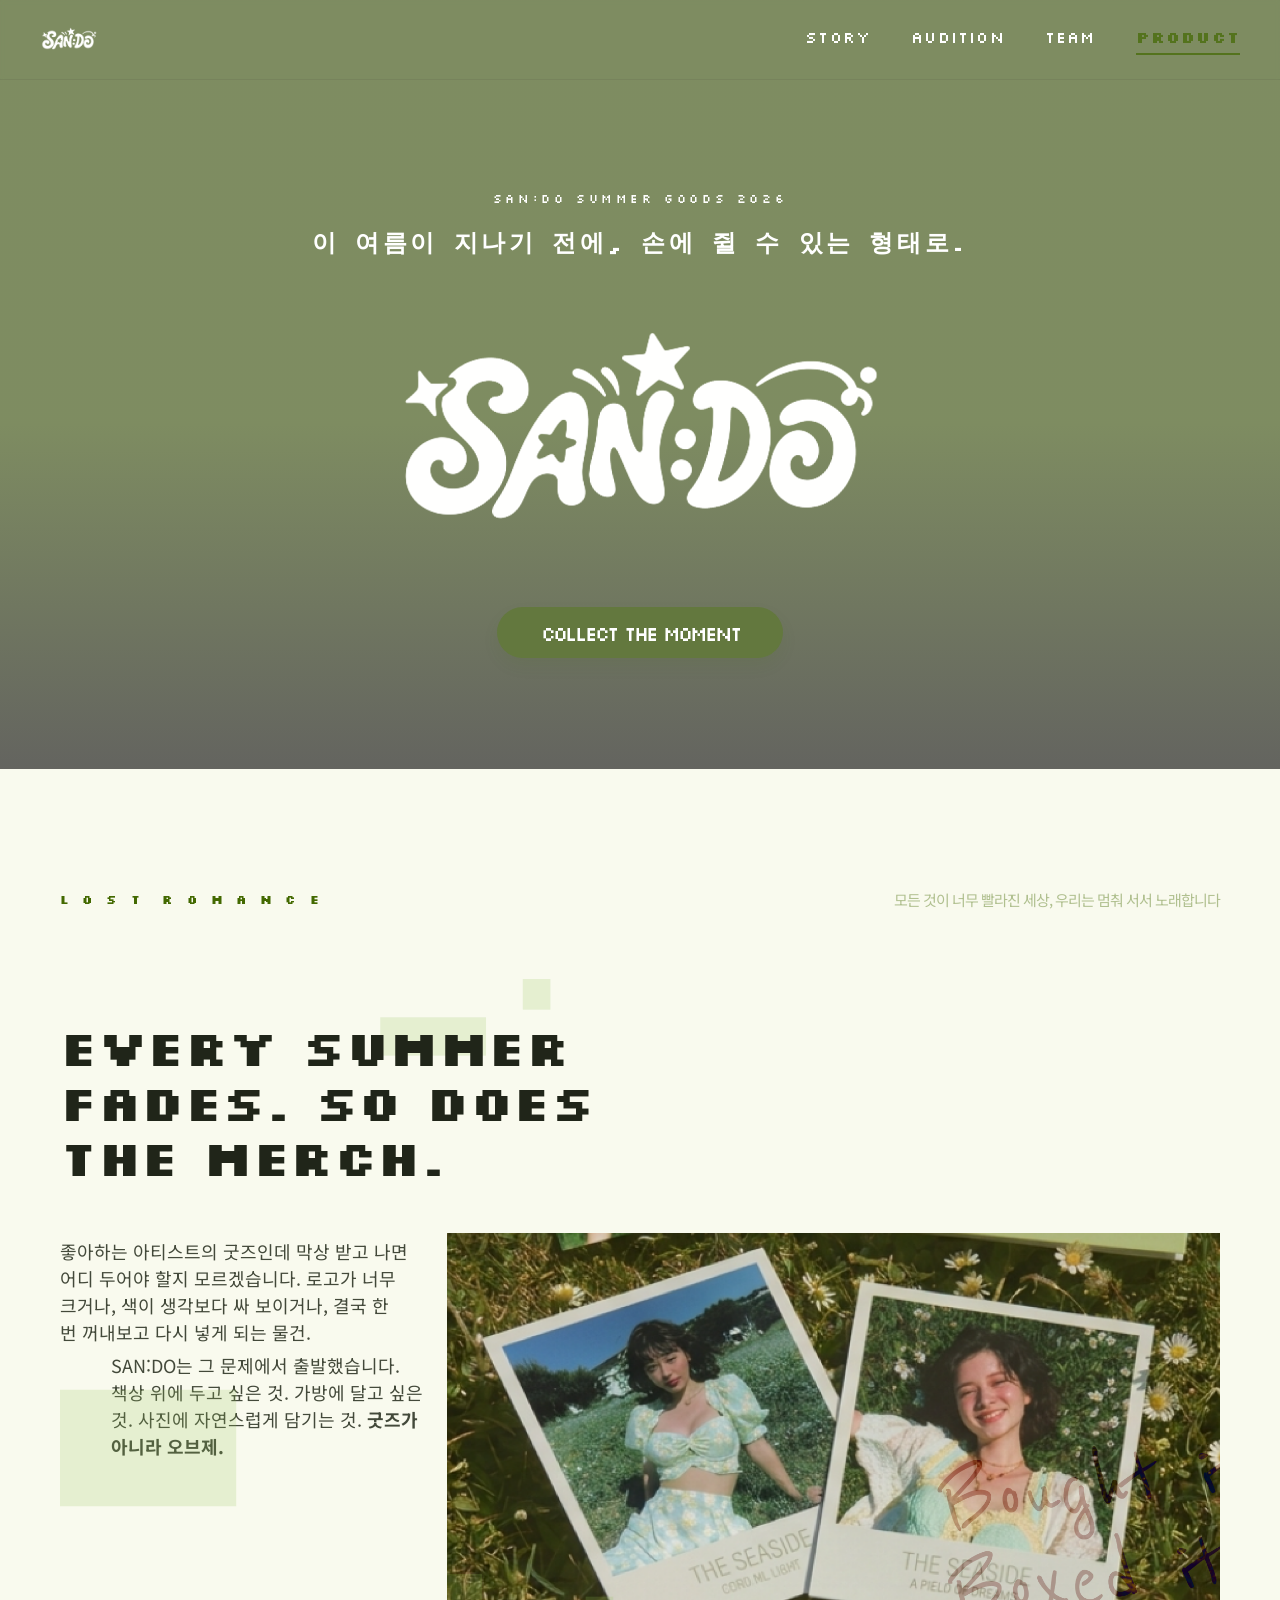
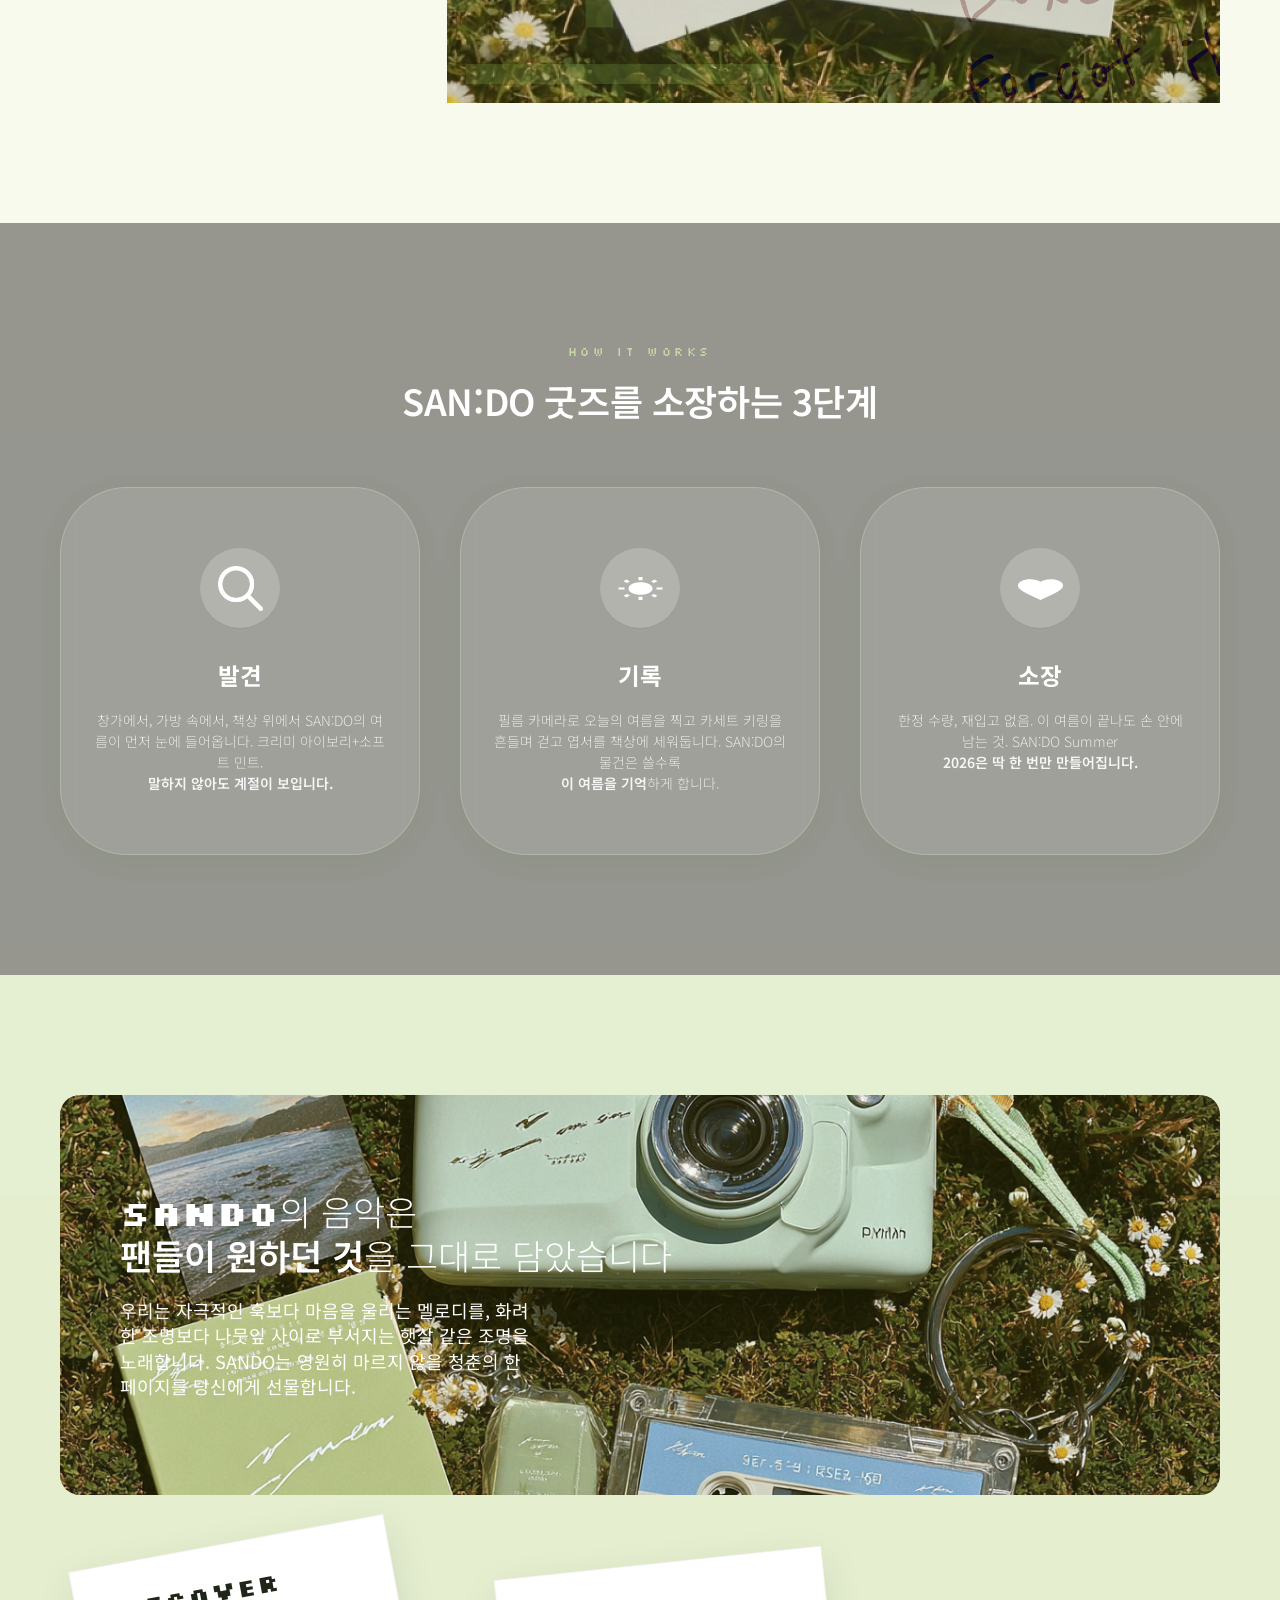
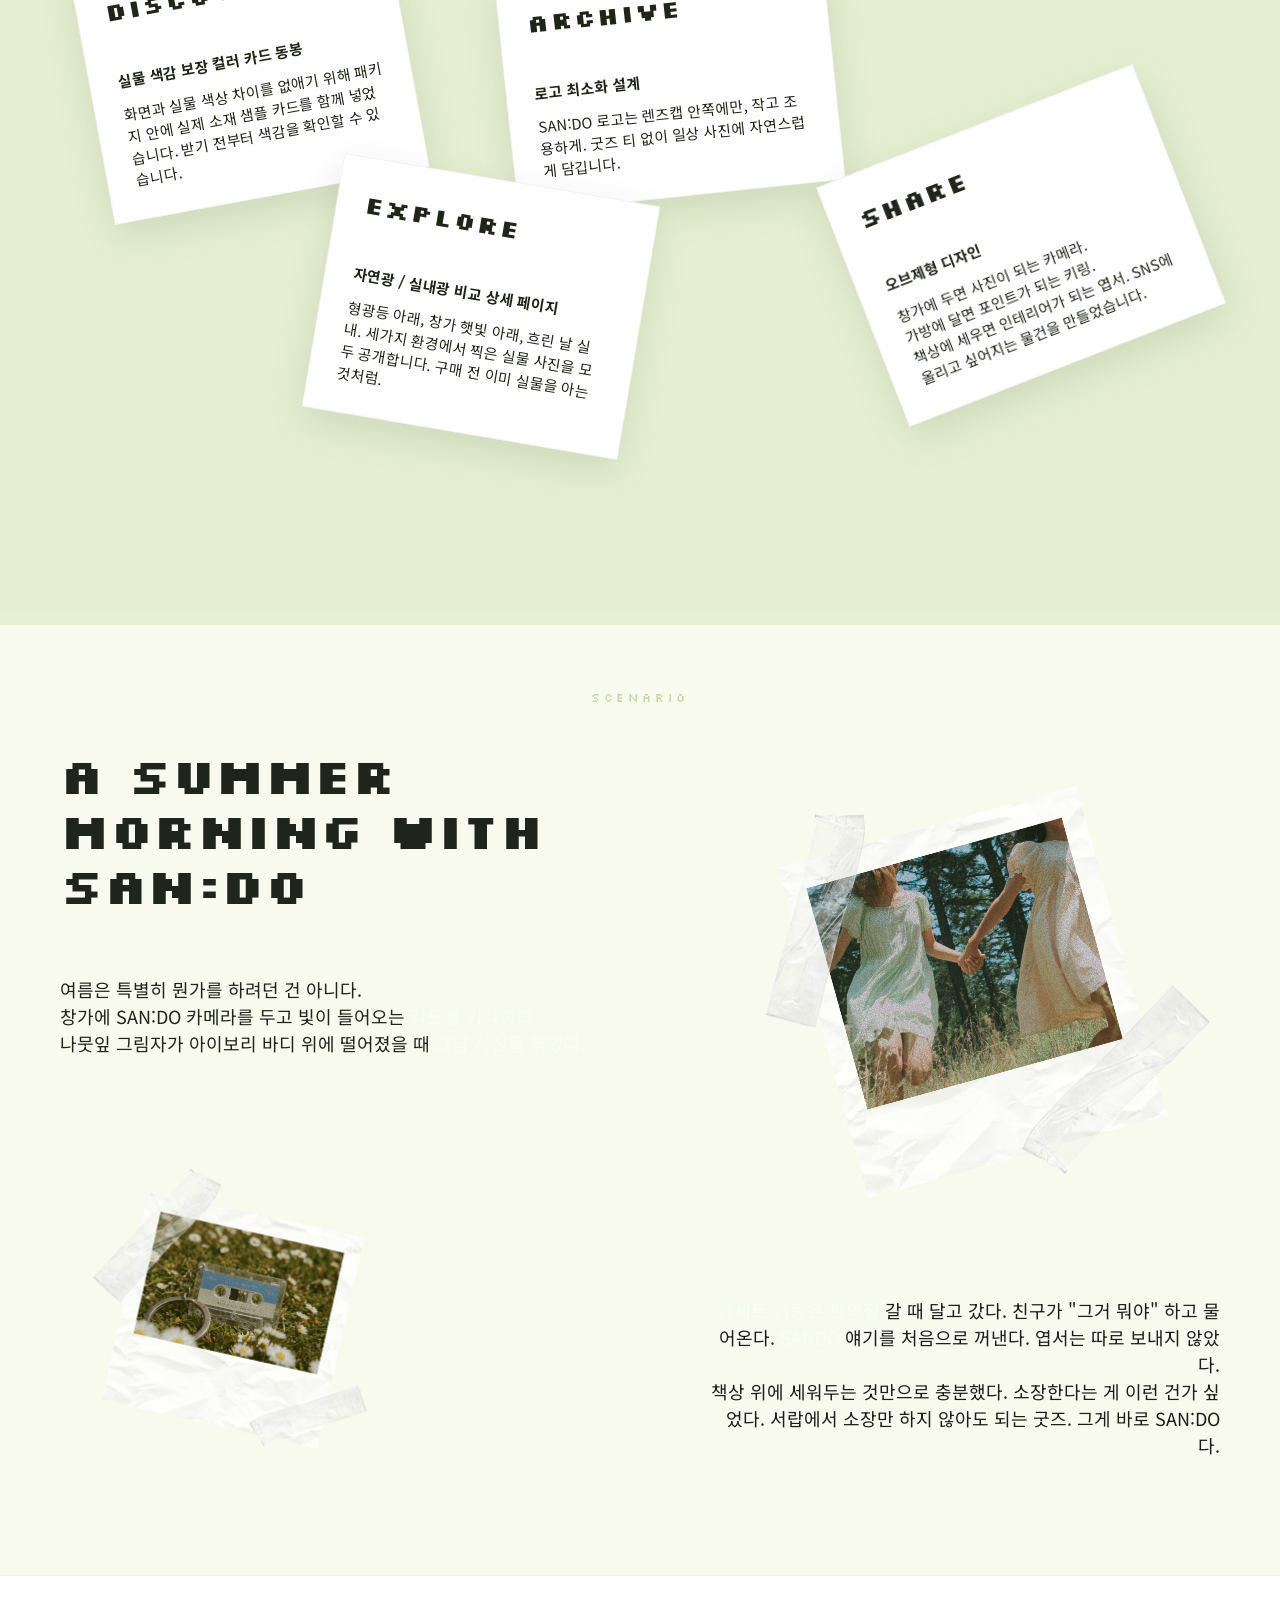
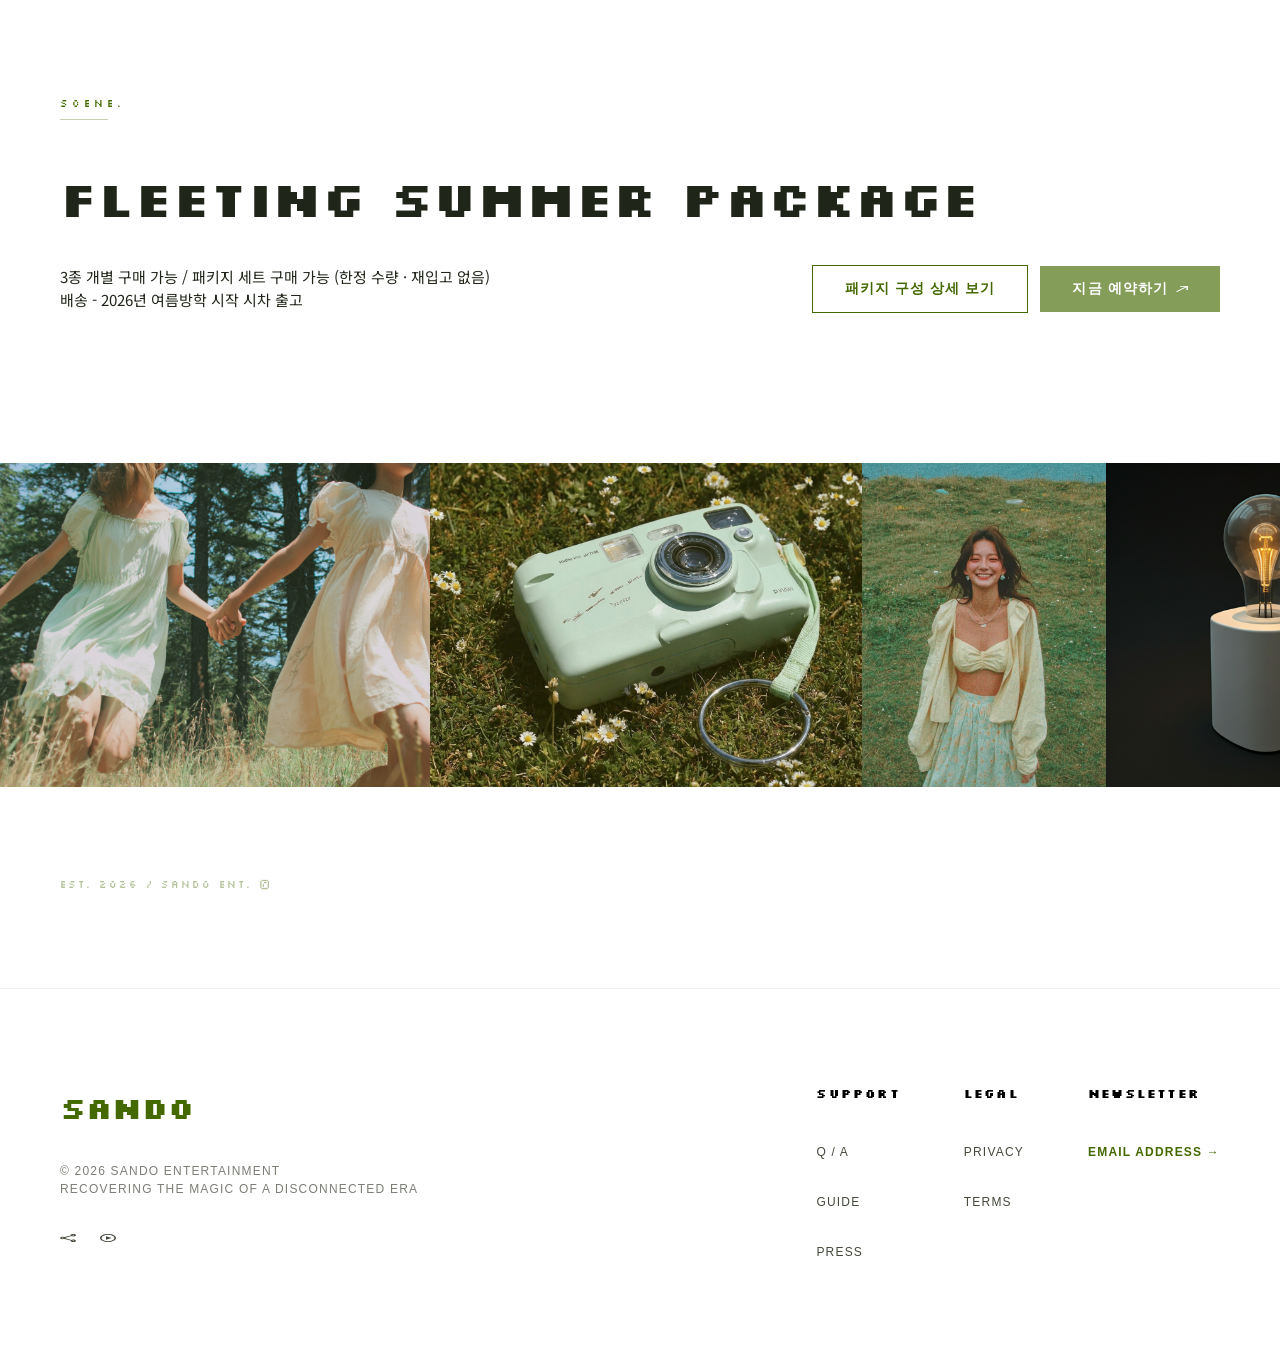
==== commit ed233f97: "패럴렉스" ====
--- a/product.html
+++ b/product.html
@@ -16,17 +16,15 @@
     <!-- Header -->
     <header class="header">
         <div class="header-container">
-            <div class="logo">SANDO</div>
+            <a href="index.html" class="logo">
+                <img src="./assets/f1b13951a0cc73b2ca8febee6d7815320dd03bef.png" alt="SANDO" style="height:29px; filter: brightness(0) invert(1);">
+            </a>
             <nav class="nav-links">
                 <a href="index.html#story">STORY</a>
-                <a href="index.html#vision">VISION</a>
-                <a href="index.html#artists">ARTISTS</a>
+                <a href="index.html#audition">AUDITION</a>
                 <a href="team.html">TEAM</a>
                 <a href="product.html" class="active">PRODUCT</a>
-                <a href="index.html#process">PROCESS</a>
-                <a href="index.html#contact">CONTACT</a>
             </nav>
-            <button class="btn-primary">AUDITION</button>
         </div>
     </header>
 
--- a/style.css
+++ b/style.css
@@ -17,6 +17,7 @@
 html {
     scroll-behavior: smooth;
     scroll-padding-top: 80px; /* offset for fixed header */
+    overflow-x: hidden;
 }
 
 body {
@@ -35,48 +36,62 @@
 /* Header */
 .header {
     position: fixed;
-    top: 0;
-    left: 0;
-    width: 100%;
+    top: 0; left: 0; width: 100%;
     height: 80px;
-    background: rgba(249, 250, 238, 0.9);
+    background: transparent;
     backdrop-filter: blur(2px);
+    z-index: 1000;
+    display: flex; align-items: center; justify-content: center;
     border-bottom: 1px solid rgba(0, 0, 0, 0.05);
-    z-index: 100;
-    display: flex;
-    justify-content: center;
+    transition: background-color 0.3s ease;
 }
 
 .header-container {
     width: 100%;
-    /* max-width: 1280px; removed for full width */
-    padding: 0 60px;
-    display: flex;
+    max-width: 1600px;
+    padding: 0 40px;
+    display: flex;
+    justify-content: space-between;
     align-items: center;
-    justify-content: space-between;
 }
 
 .logo {
     font-family: var(--font-silk);
     font-size: 24px;
     font-weight: 700;
-    color: var(--primary-green);
-    letter-spacing: -1.2px;
+    color: var(--white);
+    letter-spacing: 2px;
+    text-decoration: none;
 }
 
 .nav-links {
     display: flex;
-    gap: 48px;
+    gap: 40px;
 }
 
 .nav-links a {
     text-decoration: none;
-    font-family: var(--font-silk);
-    font-size: 12px;
-    color: var(--dark-text);
+    color: var(--white);
+    font-size: 16px;
+    font-family: var(--font-silk);
+    text-transform: uppercase;
     letter-spacing: 1.2px;
-}
-
+    transition: opacity 0.2s;
+}
+
+.nav-links a:hover, .nav-links a.active {
+    opacity: 0.7;
+}
+
+/* Light background variant for Team page */
+.header.light-theme .logo,
+.header.light-theme .nav-links a {
+    color: var(--black);
+}
+.header.light-theme {
+    background: rgba(249, 250, 238, 0.8);
+    backdrop-filter: blur(10px);
+}
 
 .btn-primary {
     background-color: var(--primary-green);
@@ -97,7 +112,7 @@
     display: flex;
     align-items: center;
     justify-content: center;
-    margin-top: 80px;
+    padding-top: 80px;
     overflow: hidden;
 }
 
@@ -106,7 +121,7 @@
     inset: 0;
 }
 
-.hero-bg .bg-img {
+.hero-bg .bg-img, .hero-bg video {
     width: 100%;
     height: 100%;
     object-fit: cover;
@@ -177,7 +192,7 @@
 
 @keyframes scroll {
     0% { transform: translateX(0); }
-    100% { transform: translateX(-50%); }
+    100% { transform: translateX(-100%); }
 }
 
 /* Problem Section */
@@ -295,7 +310,7 @@
 
 .blurred-city {
     position: absolute;
-    left: 49.7%;
+    right: 0;
     top: 0;
     width: 47.4%;
     aspect-ratio: 308 / 411;
@@ -1111,3 +1126,111 @@
     letter-spacing: -0.7px;
 }
 
+/* Responsiveness for Problem Section */
+@media (max-width: 1150px) {
+    .problem-content {
+        flex-direction: column;
+        height: auto;
+        align-items: center;
+        gap: 60px;
+    }
+    .problem-text {
+        width: 100%;
+        max-width: 500px;
+        height: auto;
+        display: flex;
+        flex-direction: column;
+        gap: 24px;
+        padding-bottom: 40px;
+    }
+    .problem-title {
+        position: relative;
+        left: auto;
+        top: auto;
+        transform: none;
+        text-align: center;
+    }
+    .problem-desc {
+        position: relative;
+        left: auto;
+        top: auto;
+        transform: none;
+        width: 100%;
+        text-align: center;
+    }
+    .problem-tape-1, .problem-tape-2 {
+        display: none;
+    }
+    .problem-image {
+        width: 100%;
+        max-width: 650px;
+        height: 480px;
+    }
+}
+
+@media (max-width: 768px) {
+    .problem-container {
+        padding: 0 20px;
+    }
+    .problem-section {
+        padding: 80px 0;
+    }
+    .problem-header {
+        flex-direction: column;
+        align-items: flex-start;
+        gap: 12px;
+    }
+    .problem-title {
+        font-size: 36px;
+    }
+    .problem-image {
+        height: 380px;
+    }
+    .vintage-tape {
+        width: 48%;
+        height: auto;
+        aspect-ratio: 0.75;
+        top: 60px;
+    }
+    .blurred-city {
+        width: 48%;
+        height: auto;
+        aspect-ratio: 0.75;
+    }
+    .problem-tape-4 {
+        width: 80px;
+        height: 28px;
+    }
+}
+
+
+/* ==========================================================================
+   Full-page Scroll Snapping for Home Page
+   ========================================================================== */
+html.home-page {
+    scroll-snap-type: y mandatory;
+    scroll-behavior: smooth;
+}
+
+body.home-page {
+    /* Removed overflow: hidden so native window scroll works for AOS */
+    margin: 0;
+}
+
+.scroll-container > section,
+.scroll-container > footer {
+    height: 100vh;
+    width: 100%;
+    scroll-snap-align: start;
+    scroll-snap-stop: always;
+    overflow: hidden;
+    position: relative;
+    box-sizing: border-box;
+}
+
+/* Specific section overrides for 100vh */
+.scroll-container .marquee-section {
+    height: auto;
+    scroll-snap-align: none;
+}
+
--- a/product.css
+++ b/product.css
@@ -16,7 +16,7 @@
     justify-content: center;
     align-items: center;
     overflow: hidden;
-    margin-top: 80px; /* Offset for fixed header */
+    padding-top: 80px; /* Offset for fixed header */
 }
 
 .prod-hero-bg {
@@ -233,6 +233,7 @@
     left: 0;
     width: 100%;
     height: 100%;
+<<<<<<< HEAD
     z-index: 1;
 }
 
@@ -240,6 +241,32 @@
     width: 100%;
     height: 100%;
     object-fit: cover;
+=======
+    display: flex;
+    justify-content: center;
+    align-items: center;
+}
+
+.p-polaroid img {
+    position: absolute;
+    width: 120%;
+    height: auto;
+    object-fit: contain;
+    right: 0;
+    left: auto;
+    z-index: 1;
+}
+
+.p-polaroid-text {
+    position: absolute;
+    font-family: 'Reenie Beanie', cursive;
+    font-size: 96px;
+    color: #223836;
+    transform: rotate(-6.54deg);
+    z-index: 2;
+    top: 50%;
+    left: 30%;
+>>>>>>> 21b9ce5eea368bd01899ab04b2259666e2d57d63
 }
 
 /* 3. Features Section */
@@ -714,3 +741,52 @@
     0% { transform: translateX(0); }
     100% { transform: translateX(-50%); }
 }
+
+/* Responsiveness for Product Problem Section */
+@media (max-width: 1024px) {
+    .p-grid {
+        grid-template-columns: 1fr;
+        grid-template-areas:
+            "title"
+            "left"
+            "right"
+            "tape";
+        gap: 30px;
+        min-height: auto;
+    }
+    .p-text-right {
+        margin-left: 0;
+        max-width: 348px;
+    }
+    .p-polaroid {
+        height: 500px;
+    }
+    .p-polaroid img {
+        width: 100%;
+        left: 0;
+        right: 0;
+        margin: 0 auto;
+    }
+    .p-polaroid-text {
+        font-size: 80px;
+        left: 50%;
+        transform: translate(-50%, -50%) rotate(-6.54deg);
+        top: 50%;
+    }
+}
+
+@media (max-width: 768px) {
+    .prod-problem-container {
+        padding: 0 20px;
+    }
+    .p-title {
+        font-size: 36px;
+        margin-bottom: 20px;
+    }
+    .p-polaroid {
+        height: 380px;
+    }
+    .p-polaroid-text {
+        font-size: 60px;
+    }
+}
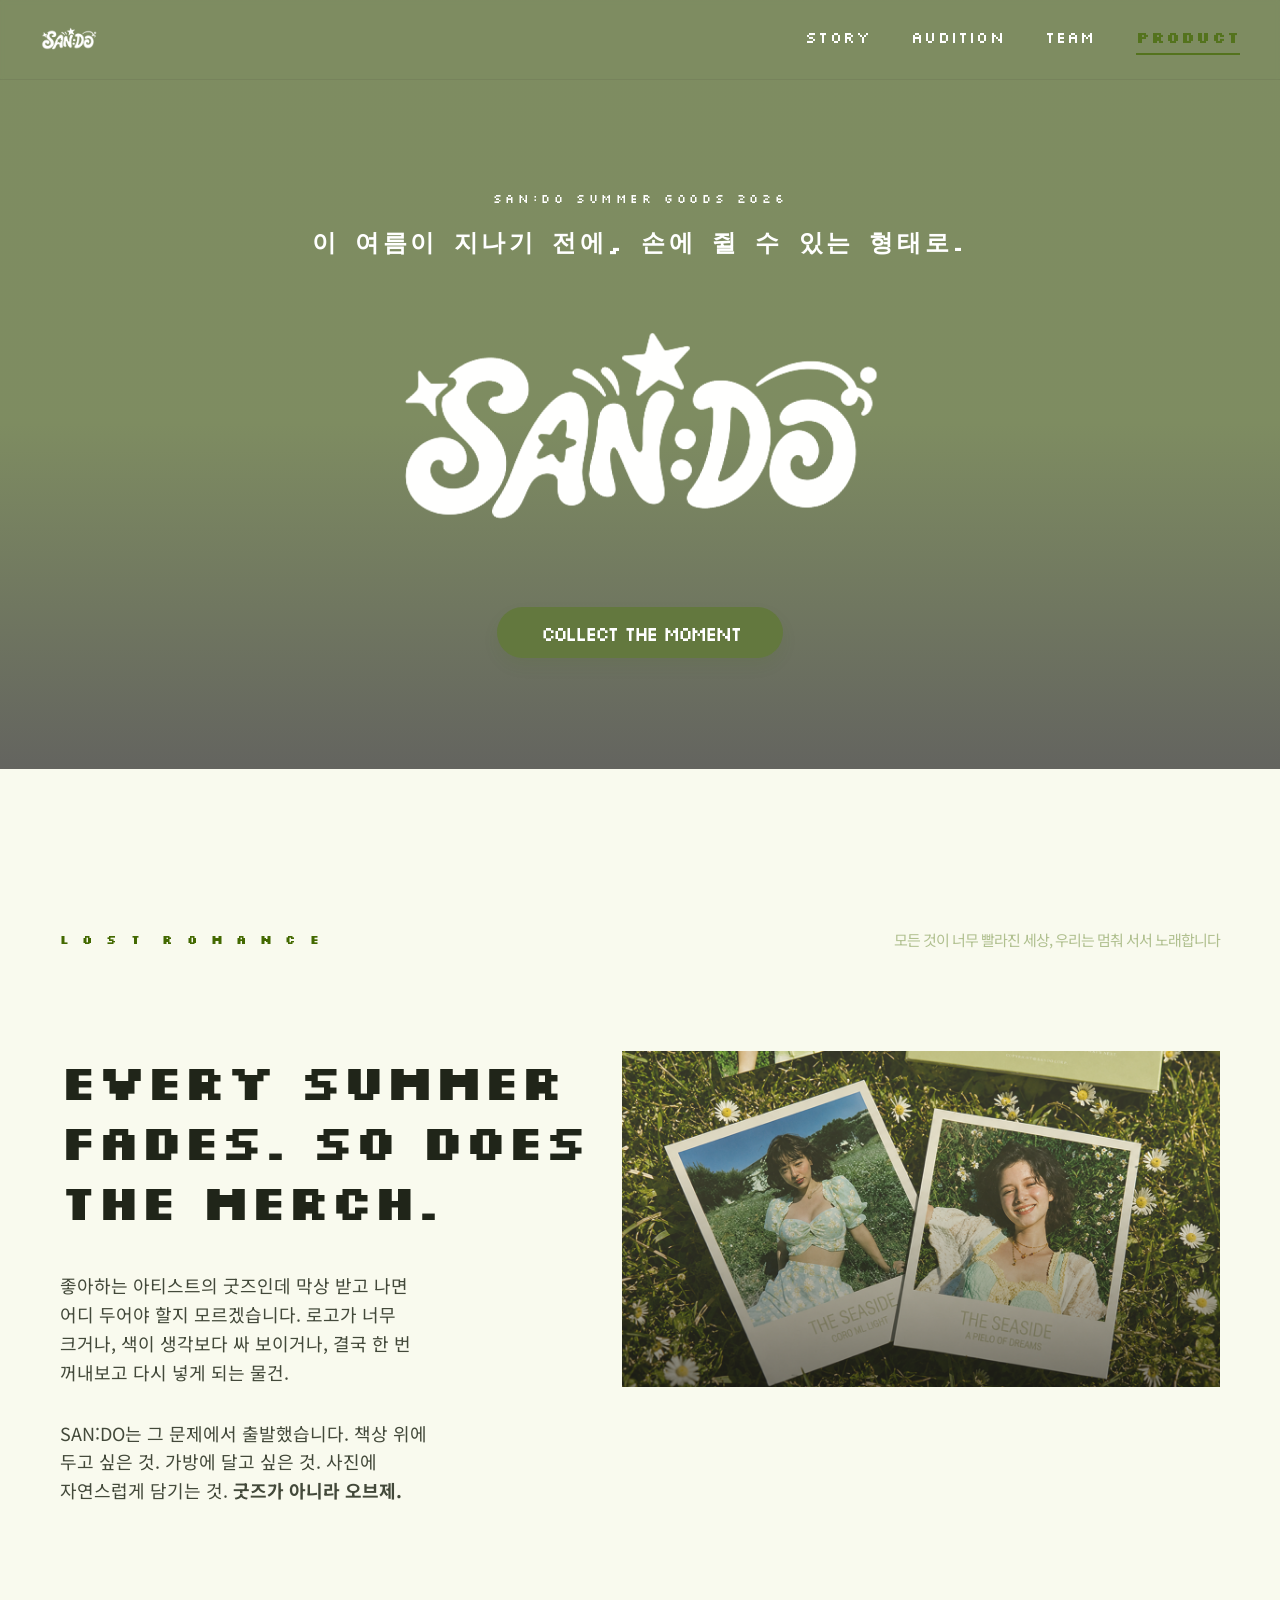
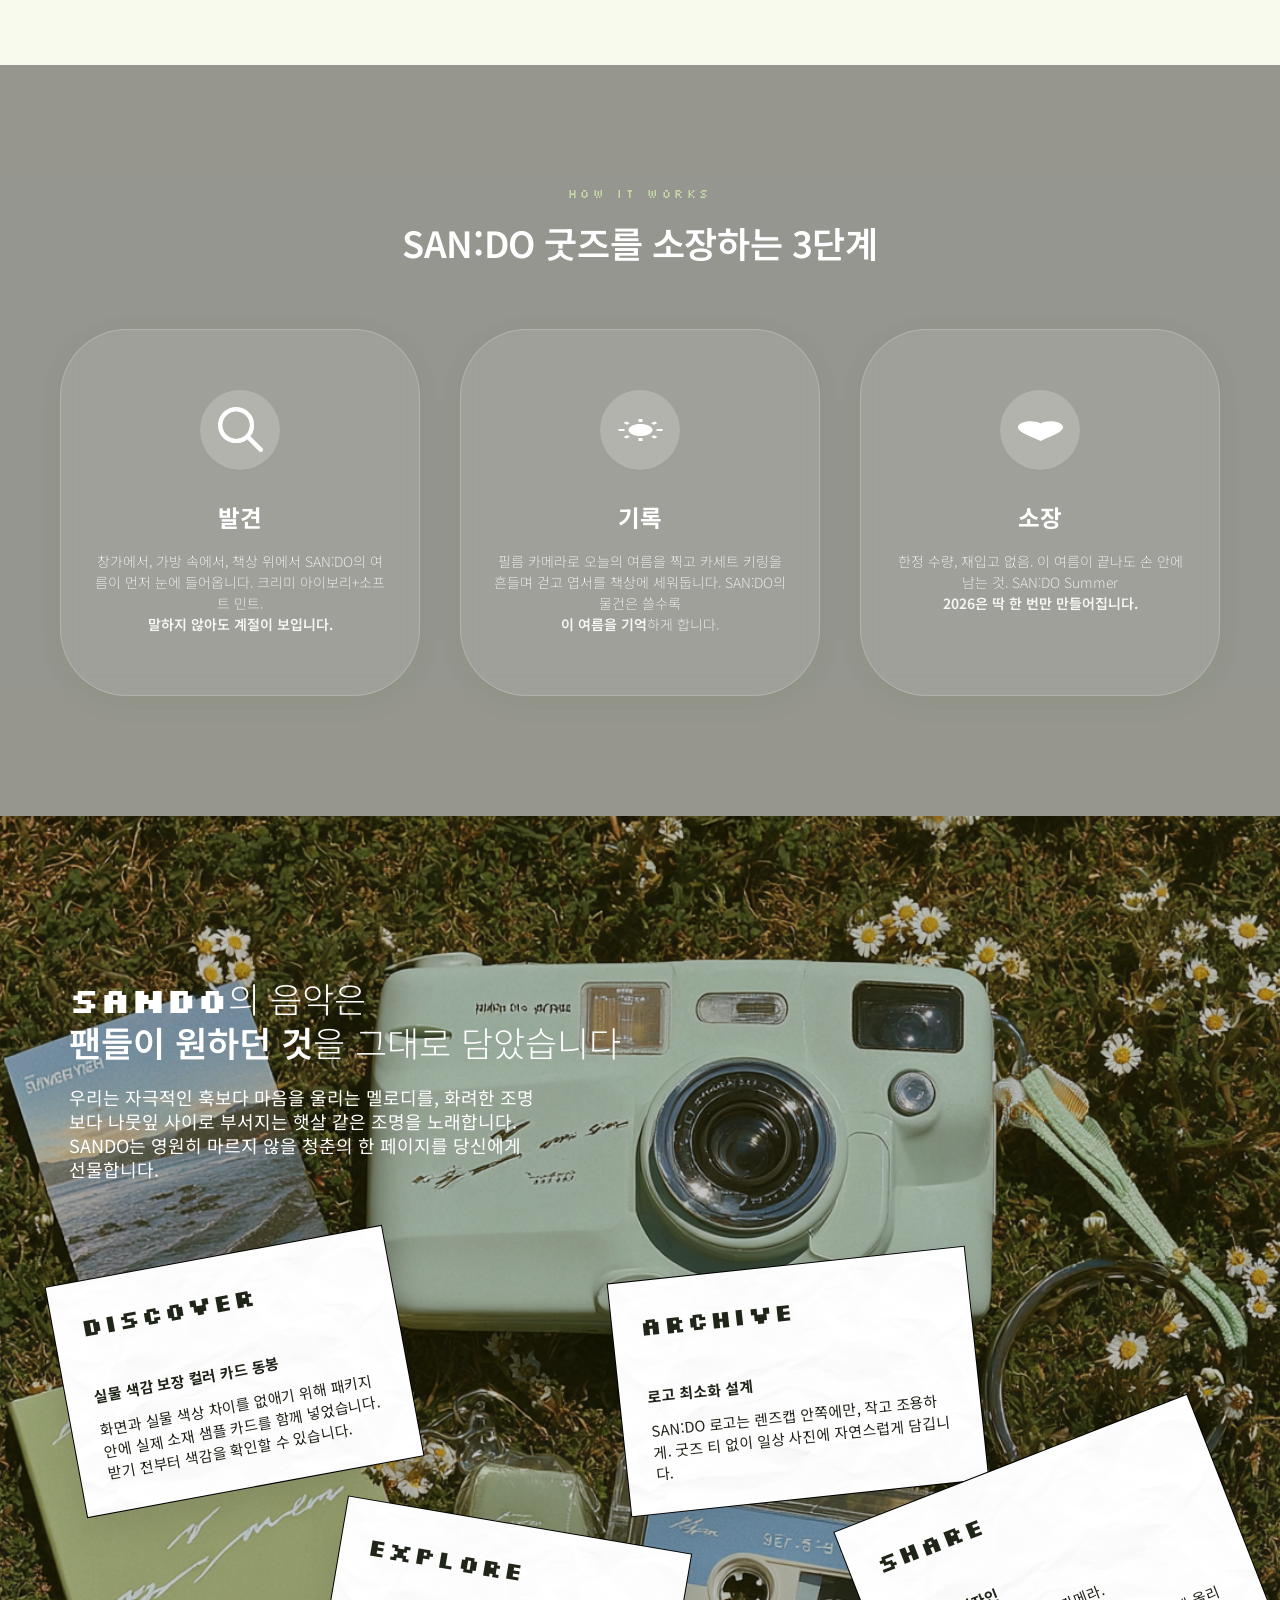
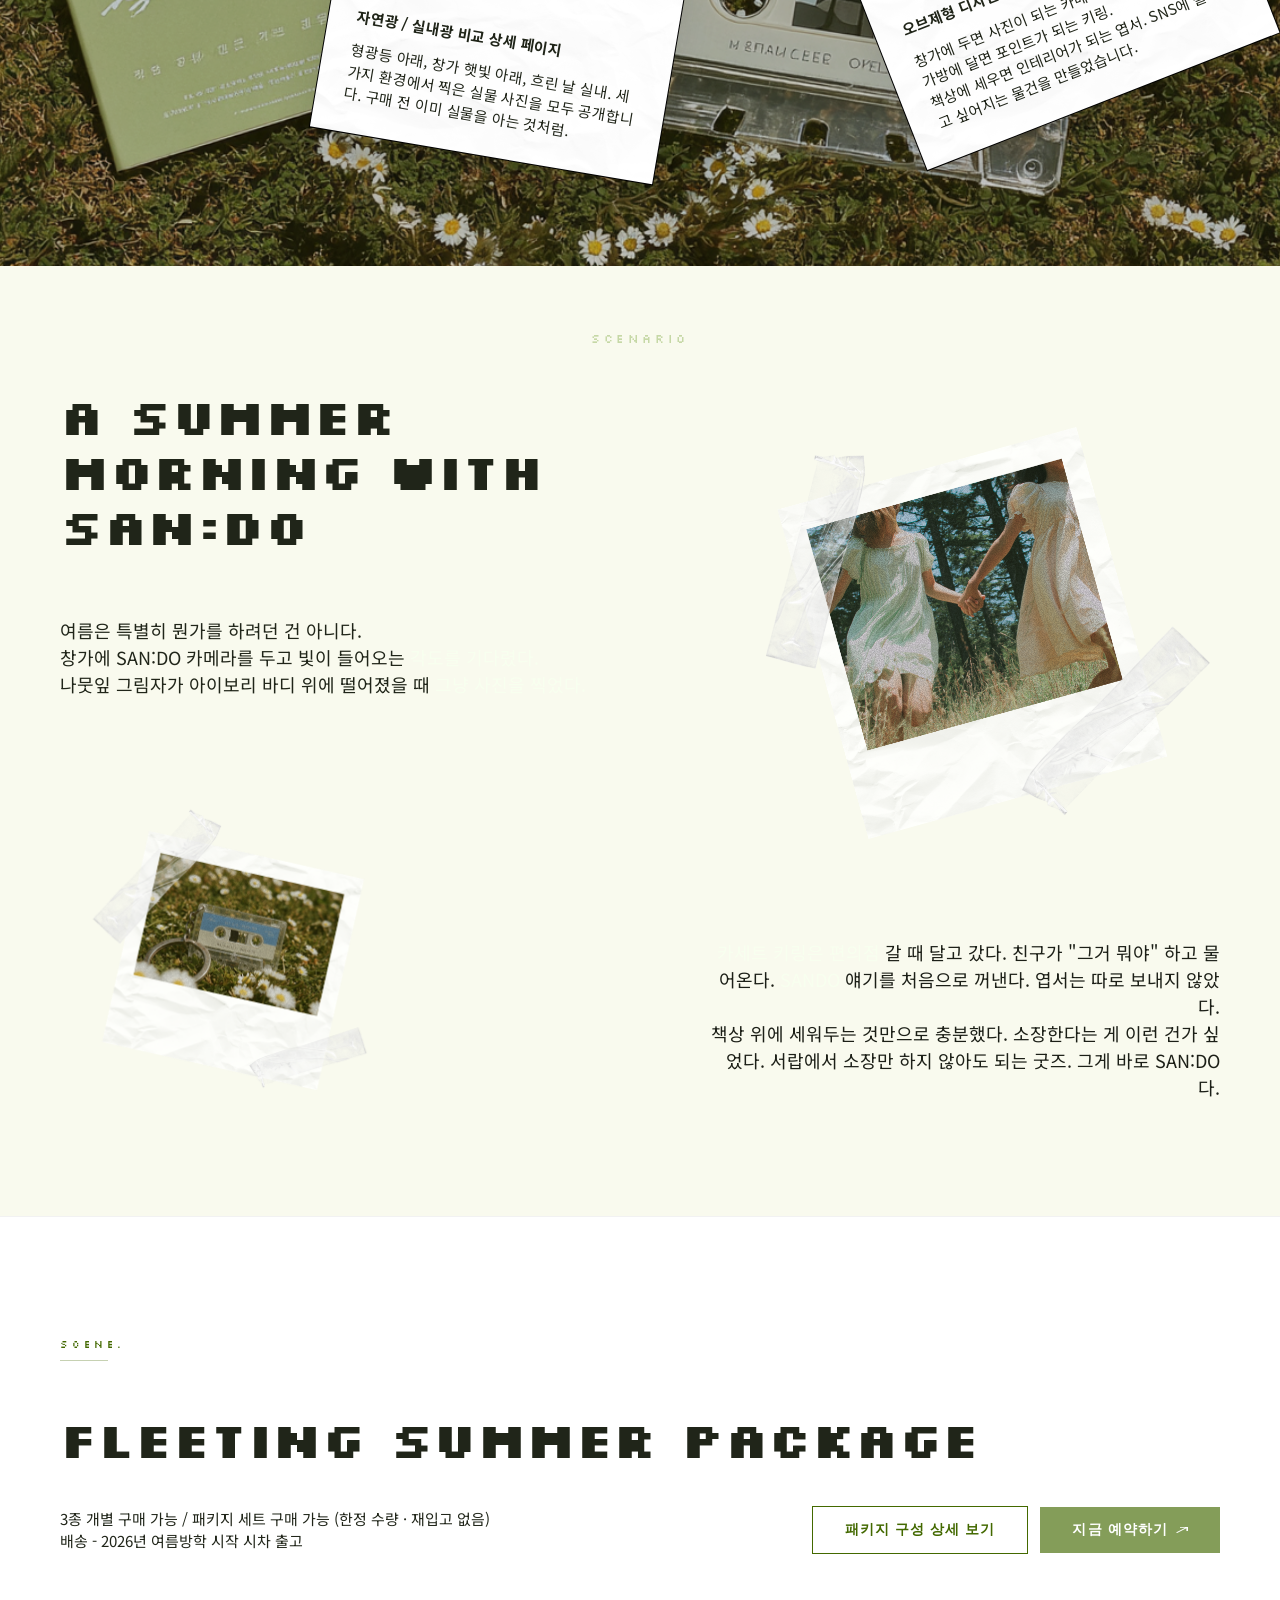
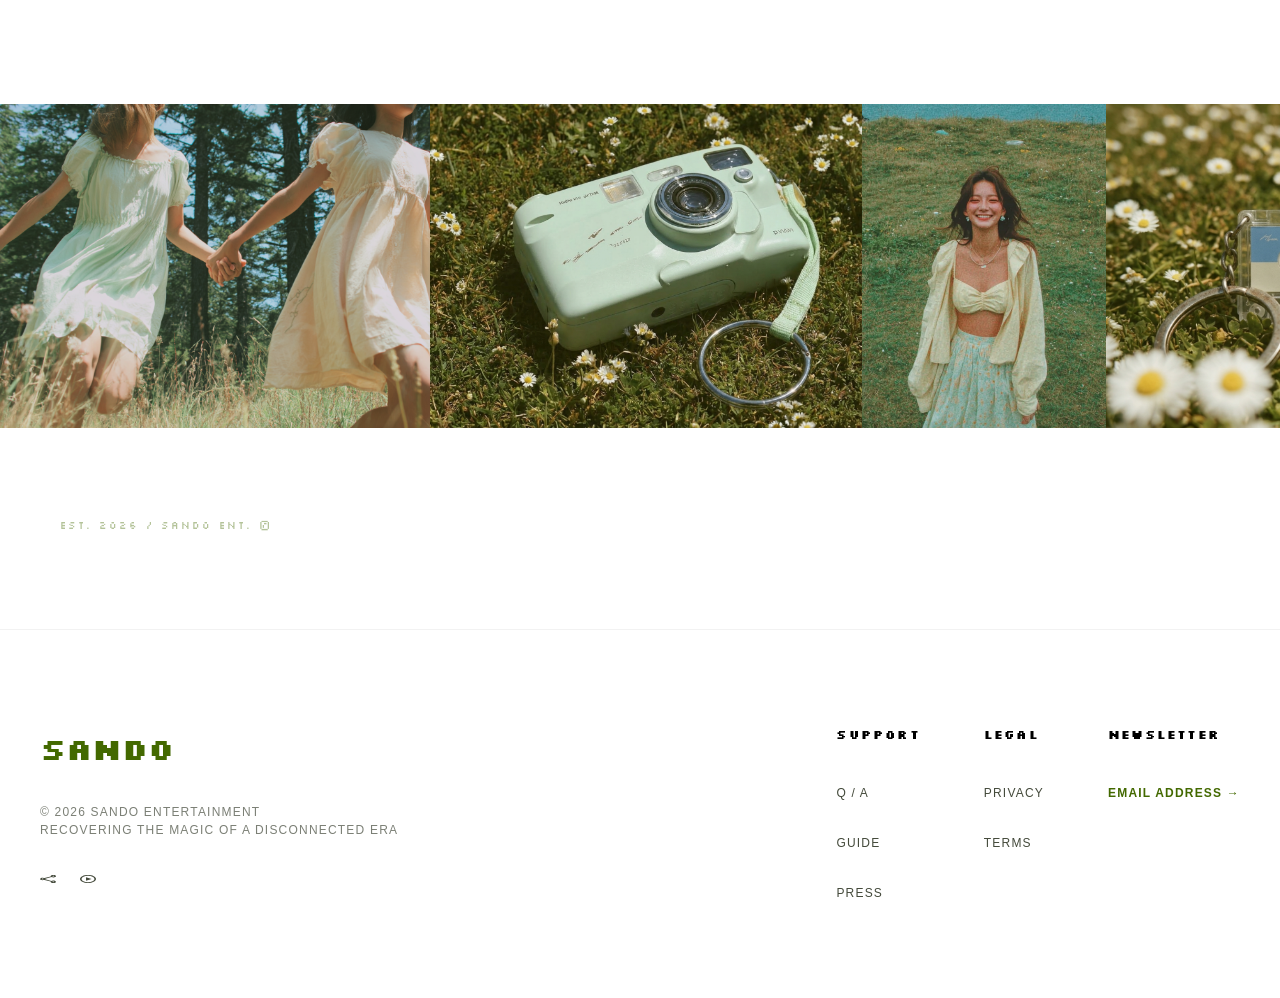
==== commit 18af6494: "기타페이지 수정" ====
--- a/product.html
+++ b/product.html
@@ -58,31 +58,27 @@
                 
                 <!-- CSS Grid Layout -->
                 <div class="p-grid">
-                    <!-- Glitch SVG Background -->
-                    <div class="p-glitch-bg">
-                        <img src="./assets/6124748a40c16284e0c6af9b0e1dd1a35c80a99c.svg" alt="">
-                    </div>
-                    
-                    <!-- Pixel Font Title -->
-                    <div class="p-title" data-aos="fade-right" data-aos-delay="200">
-                        <h2>EVERY SUMMER FADES. SO DOES<br>THE MERCH.</h2>
-                    </div>
-
-                    <!-- Absolute positioned texts -->
-                    <div class="p-texts" data-aos="fade-up" data-aos-delay="400">
-                        <div class="p-text-1">
-                            <p>좋아하는 아티스트의 굿즈인데 막상 받고 나면 어디 두어야 할지 모르겠습니다. 로고가 너무 크거나, 색이 생각보다 싸 보이거나, 결국 한 번 꺼내보고 다시 넣게 되는 물건.</p>
-                        </div>
-                        <div class="p-text-2">
-                            <p>SAN:DO는 그 문제에서 출발했습니다. 책상 위에 두고 싶은 것. 가방에 달고 싶은 것. 사진에 자연스럽게 담기는 것. <strong>굿즈가 아니라 오브제.</strong></p>
-                        </div>
-                    </div>
-
-                    <!-- Polaroid with handwritten text -->
-                    <div class="p-polaroid-wrapper">
-                        <!-- Main Polaroid image -->
-                        <div class="p-polaroid-img">
-                            <img src="./assets/572dac99bd306c57d9c5802b8e24c16a828185d7.png" alt="Polaroid photos">
+
+                    <div class="p-left">
+                        <!-- Pixel Font Title -->
+                        <div class="p-title" data-aos="fade-right" data-aos-delay="200">
+                            <h2>EVERY SUMMER<br>FADES. SO DOES<br>THE MERCH.</h2>
+                        </div>
+
+                        <!-- Texts -->
+                        <div class="p-texts" data-aos="fade-up" data-aos-delay="400">
+                            <div class="p-text-1">
+                                <p>좋아하는 아티스트의 굿즈인데 막상 받고 나면 어디 두어야 할지 모르겠습니다. 로고가 너무 크거나, 색이 생각보다 싸 보이거나, 결국 한 번 꺼내보고 다시 넣게 되는 물건.</p>
+                            </div>
+                            <div class="p-text-2">
+                                <p>SAN:DO는 그 문제에서 출발했습니다. 책상 위에 두고 싶은 것. 가방에 달고 싶은 것. 사진에 자연스럽게 담기는 것. <strong>굿즈가 아니라 오브제.</strong></p>
+                            </div>
+                        </div>
+                    </div>
+
+                    <div class="p-right">
+                        <div class="p-polaroid-img" data-aos="fade-left" data-aos-delay="600">
+                            <img src="./assets/polaroid.png" alt="Polaroid">
                         </div>
                     </div>
                 </div>
@@ -130,16 +126,21 @@
             </div>
         </section>
 
-        <!-- Solution Section -->
+        <!-- Product Solution Section -->
         <section class="prod-solution">
+            <!-- Full section background -->
+            <div class="s-bg-wrapper">
+                <img src="./assets/3e3a604d1bd790d6f71a1aa79a312eb55eeb90b3.png" class="s-bg-img" alt="Atmospheric scene">
+                <div class="s-bg-overlay"></div>
+            </div>
+
             <div class="prod-solution-container">
-                <div class="s-header">
-                    <img class="s-header-img" src="./assets/3e3a604d1bd790d6f71a1aa79a312eb55eeb90b3.png" alt="Atmospheric scene" data-aos="fade-up">
-                    <div class="s-header-content" data-aos="fade-up">
-                        <h2>SANDO<span>의 음악은</span><br><strong>팬들이 원하던 것</strong><span>을 그대로 담았습니다</span></h2>
-                        <p>우리는 자극적인 훅보다 마음을 울리는 멜로디를, 화려한 조명보다 나뭇잎 사이로 부서지는 햇살 같은 조명을 노래합니다. SANDO는 영원히 마르지 않을 청춘의 한 페이지를 당신에게 선물합니다.</p>
-                    </div>
-                </div>
+                <!-- Text Area -->
+                <div class="s-header-text" data-aos="fade-up">
+                    <h2>SANDO<span class="s-font-light">의 음악은</span><br><strong>팬들이 원하던 것</strong><span class="s-font-light">을 그대로 담았습니다</span></h2>
+                    <p>우리는 자극적인 훅보다 마음을 울리는 멜로디를, 화려한 조명보다 나뭇잎 사이로 부서지는 햇살 같은 조명을 노래합니다. SANDO는 영원히 마르지 않을 청춘의 한 페이지를 당신에게 선물합니다.</p>
+                </div>
+
                 <div class="s-scatter-grid">
                     <div class="s-item s-discover">
                         <img src="./assets/ff30c8f0ad429ba9806da89dfd8c26ec9ca79576.png" class="s-border-bg" alt="Border">
@@ -227,13 +228,11 @@
                     <img src="./assets/659dbe9e403d3c29e346c2e5e92b3bb9619fe875.png" alt="Camera 1">
                     <img src="./assets/0651afc535155f71f9658d27788e2fa9156295b1.png" alt="Tape 1">
                     <img src="./assets/63467bdc56bd4790c4f66187277db30922817a37.png" alt="Tape 2">
-                    <img src="./assets/c326b71dd088b9d7db8285b4ead1c779285d6bfa.png" alt="Camera 2">
                     <img src="./assets/75484bb5bf83f4497d686b1134157f14a152d9fc.png" alt="Girl">
                     <!-- Duplicate for infinite scroll -->
                     <img src="./assets/659dbe9e403d3c29e346c2e5e92b3bb9619fe875.png" alt="Camera 1">
                     <img src="./assets/0651afc535155f71f9658d27788e2fa9156295b1.png" alt="Tape 1">
                     <img src="./assets/63467bdc56bd4790c4f66187277db30922817a37.png" alt="Tape 2">
-                    <img src="./assets/c326b71dd088b9d7db8285b4ead1c779285d6bfa.png" alt="Camera 2">
                     <img src="./assets/75484bb5bf83f4497d686b1134157f14a152d9fc.png" alt="Girl">
                 </div>
             </div>
@@ -279,7 +278,71 @@
         AOS.init({
             duration: 1000,
             once: true,
-            offset: 50
+            offset: 100
+        });
+
+        // Draggable Memos Logic
+        document.addEventListener("DOMContentLoaded", () => {
+            const items = document.querySelectorAll('.s-item');
+            let activeItem = null;
+            let initialX;
+            let initialY;
+            let highestZIndex = 10;
+
+            items.forEach(item => {
+                item._currentX = 0;
+                item._currentY = 0;
+                item.addEventListener('mousedown', dragStart);
+                item.addEventListener('touchstart', dragStart, {passive: false});
+            });
+
+            document.addEventListener('mouseup', dragEnd);
+            document.addEventListener('touchend', dragEnd);
+            document.addEventListener('mousemove', drag);
+            document.addEventListener('touchmove', drag, {passive: false});
+
+            function dragStart(e) {
+                if (e.target.closest('.s-item')) {
+                    activeItem = e.target.closest('.s-item');
+                    highestZIndex++;
+                    activeItem.style.zIndex = highestZIndex;
+                    activeItem.style.transition = 'box-shadow 0.2s ease, transform 0s';
+
+                    if (e.type === "touchstart") {
+                        initialX = e.touches[0].clientX - activeItem._currentX;
+                        initialY = e.touches[0].clientY - activeItem._currentY;
+                    } else {
+                        initialX = e.clientX - activeItem._currentX;
+                        initialY = e.clientY - activeItem._currentY;
+                    }
+                }
+            }
+
+            function dragEnd(e) {
+                if (activeItem) {
+                    activeItem.style.transition = 'box-shadow 0.2s ease, transform 0.1s ease-out';
+                    initialX = activeItem._currentX;
+                    initialY = activeItem._currentY;
+                    activeItem = null;
+                }
+            }
+
+            function drag(e) {
+                if (activeItem) {
+                    if (e.cancelable) e.preventDefault();
+                
+                    if (e.type === "touchmove") {
+                        activeItem._currentX = e.touches[0].clientX - initialX;
+                        activeItem._currentY = e.touches[0].clientY - initialY;
+                    } else {
+                        activeItem._currentX = e.clientX - initialX;
+                        activeItem._currentY = e.clientY - initialY;
+                    }
+
+                    activeItem.style.setProperty('--tx', `${activeItem._currentX}px`);
+                    activeItem.style.setProperty('--ty', `${activeItem._currentY}px`);
+                }
+            }
         });
     </script>
 </body>
--- a/style.css
+++ b/style.css
@@ -50,6 +50,7 @@
     width: 100%;
     max-width: 1600px;
     padding: 0 40px;
+    margin: 0 auto;
     display: flex;
     justify-content: space-between;
     align-items: center;
@@ -108,23 +109,30 @@
 /* Hero Section */
 .hero-section {
     position: relative;
-    height: 865px;
-    display: flex;
+    width: 100%;
+    height: 100vh;
+    display: flex;
+    flex-direction: column;
     align-items: center;
     justify-content: center;
-    padding-top: 80px;
     overflow: hidden;
 }
 
 .hero-bg {
     position: absolute;
-    inset: 0;
-}
-
-.hero-bg .bg-img, .hero-bg video {
+    top: 0;
+    left: 0;
+    width: 100%;
+    height: 100%;
+    z-index: 0;
+}
+
+.hero-bg .bg-img, .hero-video {
     width: 100%;
     height: 100%;
     object-fit: cover;
+    transform: translateZ(0); /* Hardware acceleration for Chrome */
+    -webkit-transform: translateZ(0);
 }
 
 .hero-overlay {
@@ -205,8 +213,8 @@
 
 .problem-container {
     width: 100%;
-    /* max-width: 1280px; removed for full width */
-    padding: 0 60px;
+    max-width: 1600px;
+    padding: 0 40px;
     margin: 0 auto;
     position: relative;
 }
@@ -343,8 +351,8 @@
 
 .solution-container {
     width: 100%;
-    /* max-width: 1280px; removed for full width */
-    padding: 0 60px;
+    max-width: 1600px;
+    padding: 0 40px;
     margin: 0 auto;
     display: grid;
     grid-template-columns: 1fr 1fr;
@@ -432,8 +440,8 @@
 
 .features-header {
     width: 100%;
-    /* max-width: 1280px; removed for full width */
-    padding: 0 60px;
+    max-width: 1600px;
+    padding: 0 40px;
     margin: 0 auto;
     display: flex;
     justify-content: space-between;
@@ -467,8 +475,8 @@
 
 .features-grid {
     width: 100%;
-    /* max-width: 1280px; removed for full width */
-    padding: 0 60px;
+    max-width: 1600px;
+    padding: 0 40px;
     margin: 0 auto;
     display: grid;
     grid-template-columns: repeat(3, 1fr);
@@ -558,8 +566,8 @@
     position: relative;
     z-index: 2;
     width: 100%;
-    /* max-width: 1280px; removed for full width */
-    padding: 0 60px;
+    max-width: 1600px;
+    padding: 0 40px;
     margin: 0 auto;
 }
 
@@ -642,7 +650,7 @@
     pointer-events: none;
     white-space: nowrap;
     width: 100%;
-    padding: 0 60px;
+    padding: 0 40px;
     box-sizing: border-box;
 }
 
@@ -664,11 +672,11 @@
 
 .cta-container {
     width: 100%;
-    /* max-width: 1280px; removed for full width */
+    max-width: 1600px;
     height: 100%;
     margin: 0 auto;
     position: relative;
-    padding: 0 60px;
+    padding: 0 40px;
     z-index: 3;
 }
 
@@ -681,7 +689,7 @@
 
 .cta-meta.top-left {
     top: 64px;
-    left: 60px;
+    left: 40px;
     font-size: 10px;
     letter-spacing: 4px;
     color: var(--primary-green);
@@ -703,9 +711,9 @@
 
 .cta-content {
     position: absolute;
-    bottom: 48px;
-    left: 60px;
-    right: 60px;
+    bottom: 64px;
+    left: 40px;
+    right: 40px;
     z-index: 3;
     display: flex;
     justify-content: space-between;
@@ -767,8 +775,8 @@
 
 .footer-container {
     width: 100%;
-    /* max-width: 1280px; removed for full width */
-    padding: 0 60px;
+    max-width: 1600px;
+    padding: 0 40px;
     margin: 0 auto;
     display: flex;
     justify-content: space-between;
@@ -1003,8 +1011,8 @@
 
 .member-image-bg {
     background-color: transparent;
-    width: 400px;
-    height: 400px;
+    width: 438.5px;
+    height: 484px;
     flex-shrink: 0;
     display: flex;
     justify-content: center;
@@ -1014,7 +1022,7 @@
 .member-image {
     width: 100%;
     height: 100%;
-    object-fit: contain;
+    object-fit: cover;
 }
 
 .member-info {
--- a/product.css
+++ b/product.css
@@ -101,7 +101,7 @@
 /* 2. Problem Section */
 .prod-problem {
     background-color: #f9faee;
-    padding: 120px 0;
+    padding: 160px 0;
 }
 
 .prod-problem-container {
@@ -115,7 +115,7 @@
     display: flex;
     justify-content: space-between;
     align-items: center;
-    margin-bottom: 68px;
+    margin-bottom: 100px;
 }
 
 .p-lost-romance {
@@ -133,14 +133,13 @@
     letter-spacing: -1px;
 }
 
-/* Grid Layout */
+/* Layout */
 .p-grid {
-    display: grid;
-    grid-template-columns: repeat(6, 1fr);
-    grid-template-rows: repeat(3, 1fr);
-    aspect-ratio: 1160 / 724;
-    position: relative;
-    gap: 0;
+    display: flex;
+    justify-content: space-between;
+    align-items: stretch;
+    position: relative;
+    gap: 40px;
 }
 
 /* Glitch Background */
@@ -159,114 +158,75 @@
     height: 100%;
 }
 
+.p-left {
+    display: flex;
+    flex-direction: column;
+    justify-content: space-between;
+    width: 45%;
+    gap: 40px;
+}
+
+.p-right {
+    width: 55%;
+    display: flex;
+    justify-content: flex-end;
+}
+
 /* Title */
 .p-title {
-    grid-column: 1 / span 3;
-    z-index: 2;
-    padding-top: 40px;
-    position: relative;
-    width: 100%;
-    display: flex;
-    flex-direction: column;
-    justify-content: center;
+    position: relative;
+    width: 100%;
 }
 
 .p-title h2 {
     font-family: 'Silkscreen', cursive;
     font-size: 50px;
     color: #202519;
-    letter-spacing: -0.5px;
-    line-height: 1.1;
+    letter-spacing: -1px;
+    line-height: 1.2;
     margin: 0;
-    text-transform: uppercase;
-}
-
-/* Absolute Texts */
+    white-space: nowrap;
+}
+
+/* Texts */
 .p-texts {
-    grid-column: 1 / span 3;
-    grid-row: 2;
-    position: relative;
-    align-self: stretch;
-    justify-self: stretch;
+    display: flex;
+    flex-direction: column;
+    gap: 32px;
     color: #43493a;
     font-size: 18px;
     font-family: var(--font-pretendard);
+    max-width: 380px;
 }
 
 .p-texts p {
     word-break: keep-all;
-    line-height: 1.5;
+    line-height: 1.6;
     margin: 0;
-    font-size: 18px;
 }
 
 .p-text-1 {
-    position: absolute;
-    left: 0;
-    top: 4.2vw;
-    width: 60%;
+    width: 100%;
 }
 
 .p-text-2 {
-    position: absolute;
-    left: 8.8%;
-    top: 13.1vw;
-    width: 56.2%;
+    width: 100%;
 }
 
 .p-text-2 p strong {
     font-weight: 700;
 }
 
-/* Polaroid Wrapper */
-.p-polaroid-wrapper {
-    position: relative;
-    grid-column: 3 / span 4;
-    justify-self: end;
-    width: 100%;
-    aspect-ratio: 757 / 460;
-}
-
+/* Polaroid Image */
 .p-polaroid-img {
-    position: absolute;
-    top: 0;
-    left: 0;
-    width: 100%;
-    height: 100%;
-<<<<<<< HEAD
-    z-index: 1;
+    width: 100%;
+    height: auto;
 }
 
 .p-polaroid-img img {
     width: 100%;
-    height: 100%;
-    object-fit: cover;
-=======
-    display: flex;
-    justify-content: center;
-    align-items: center;
-}
-
-.p-polaroid img {
-    position: absolute;
-    width: 120%;
     height: auto;
     object-fit: contain;
-    right: 0;
-    left: auto;
-    z-index: 1;
-}
-
-.p-polaroid-text {
-    position: absolute;
-    font-family: 'Reenie Beanie', cursive;
-    font-size: 96px;
-    color: #223836;
-    transform: rotate(-6.54deg);
-    z-index: 2;
-    top: 50%;
-    left: 30%;
->>>>>>> 21b9ce5eea368bd01899ab04b2259666e2d57d63
 }
 
 /* 3. Features Section */
@@ -382,7 +342,28 @@
 .prod-solution {
     position: relative;
     background: rgba(151, 196, 89, 0.2);
-    padding: 120px 0;
+    height: 1050px;
+    overflow: hidden;
+}
+
+.s-bg-wrapper {
+    position: absolute;
+    inset: 0;
+    width: 100%;
+    height: 100%;
+    z-index: 0;
+}
+
+.s-bg-img {
+    width: 100%;
+    height: 100%;
+    object-fit: cover;
+}
+
+.s-bg-overlay {
+    position: absolute;
+    inset: 0;
+    background: rgba(0, 0, 0, 0.2);
 }
 
 .prod-solution-bg {
@@ -393,37 +374,20 @@
     position: relative;
     z-index: 1;
     width: 100%;
-    padding: 0 60px;
+    max-width: 1280px;
+    height: 100%;
     margin: 0 auto;
 }
 
-.s-header {
-    position: relative;
-    margin-bottom: 60px;
-    overflow: hidden;
-    border-radius: 20px;
-    aspect-ratio: 1160 / 400;
-    display: flex;
-    flex-direction: column;
-    justify-content: center;
-}
-
-.s-header-img {
-    position: absolute;
-    inset: 0;
-    width: 100%;
-    height: 100%;
-    object-fit: cover;
-    z-index: 0;
-}
-
-.s-header-content {
-    position: relative;
+.s-header-text {
+    position: absolute;
+    left: 69px;
+    top: 161px;
     z-index: 1;
-    padding: 60px;
-}
-
-.s-header h2 {
+    color: white;
+}
+
+.s-header-text h2 {
     font-family: var(--font-silk);
     font-size: 35px;
     color: white;
@@ -431,36 +395,45 @@
     margin-bottom: 20px;
 }
 
-.s-header h2 span {
+.s-header-text h2 span {
     font-family: var(--font-kr);
     font-weight: 300;
 }
 
-.s-header h2 strong {
+.s-header-text h2 strong {
     font-family: var(--font-kr);
     font-weight: 600;
 }
 
-.s-header p {
+.s-header-text p {
     font-size: 18px;
     color: white;
-    width: 40.5%;
-    line-height: 1.4;
+    width: 470px;
+    line-height: 24px;
 }
 
 .s-scatter-grid {
-    position: relative;
-    width: 100%;
-    aspect-ratio: 1160 / 550;
+    position: absolute;
+    inset: 0;
+    width: 100%;
+    height: 100%;
     margin: 0 auto;
 }
 
 .s-item {
     position: absolute;
     border: max(1px, 0.1vw) solid rgba(0, 0, 0, 0.05);
-    background: white;
+    background: black;
     padding: 2.18vw;
     box-shadow: 0 1vw 3vw rgba(0,0,0,0.1);
+    transform: translate(var(--tx, 0px), var(--ty, 0px)) rotate(var(--rot, 0deg));
+    cursor: grab;
+    transition: box-shadow 0.2s ease, transform 0.1s ease-out;
+}
+
+.s-item:active {
+    cursor: grabbing;
+    box-shadow: 0 2vw 5vw rgba(0,0,0,0.2);
 }
 
 .s-border-bg {
@@ -498,10 +471,10 @@
 }
 
 /* Scattered Coordinates (from Figma) */
-.s-discover { left: 2.5%; top: -2.5%; transform: rotate(-10.45deg); width: 27.6%; }
-.s-archive { left: 52.5%; top: -1.8%; transform: rotate(-6.03deg) translateX(-50%); width: 28.4%; }
-.s-explore { left: 22.5%; top: 40.7%; transform: rotate(9.62deg); width: 27.6%; z-index: 2; }
-.s-share { left: 68.2%; top: 29.6%; transform: rotate(-21.36deg); width: 29.3%; }
+.s-discover { left: 4.9%; top: 41.7%; --rot: -10.45deg; width: 26.8%; }
+.s-archive { left: 48.3%; top: 42.6%; --rot: -6.03deg; width: 28.1%; }
+.s-explore { left: 25.5%; top: 67.3%; --rot: 9.62deg; width: 27.3%; z-index: 2; }
+.s-share { left: 67.7%; top: 60.7%; --rot: -21.36deg; width: 29.7%; }
 
 @media (max-width: 1000px) {
     .s-scatter-grid {
